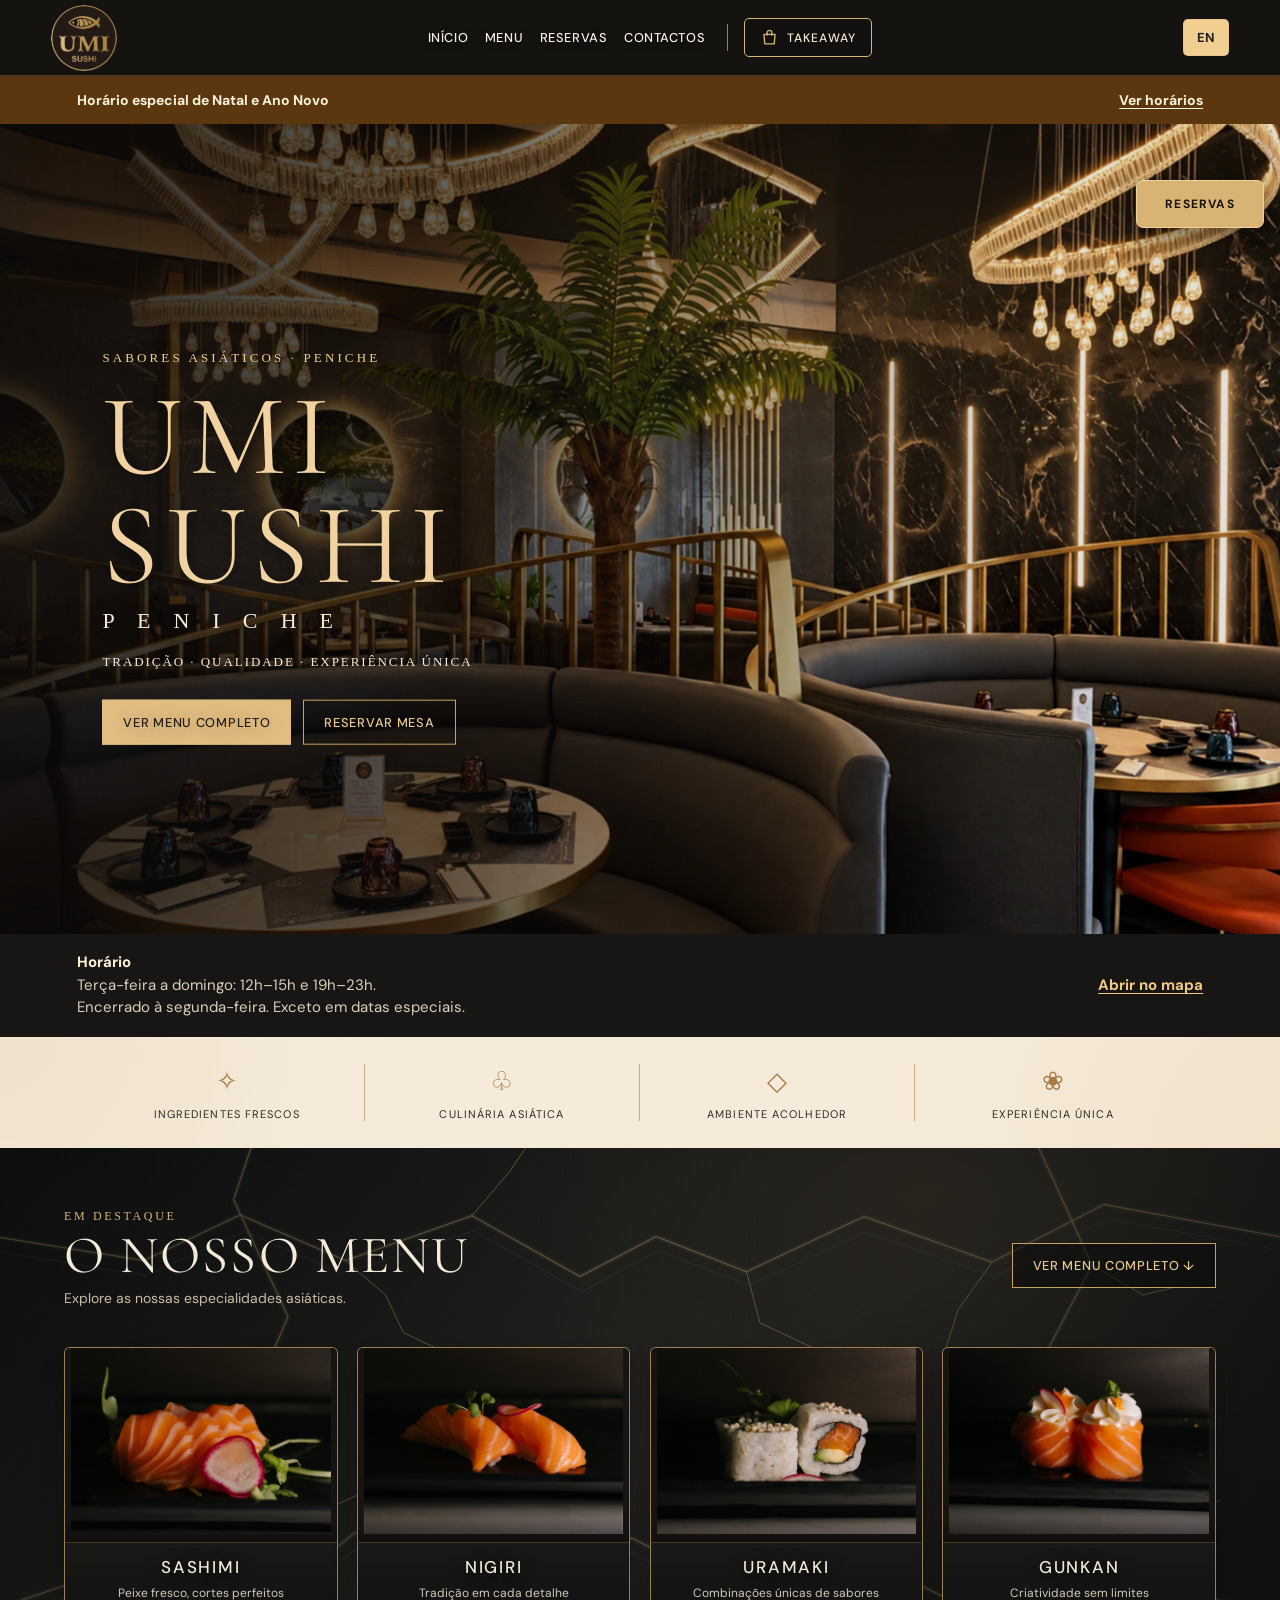
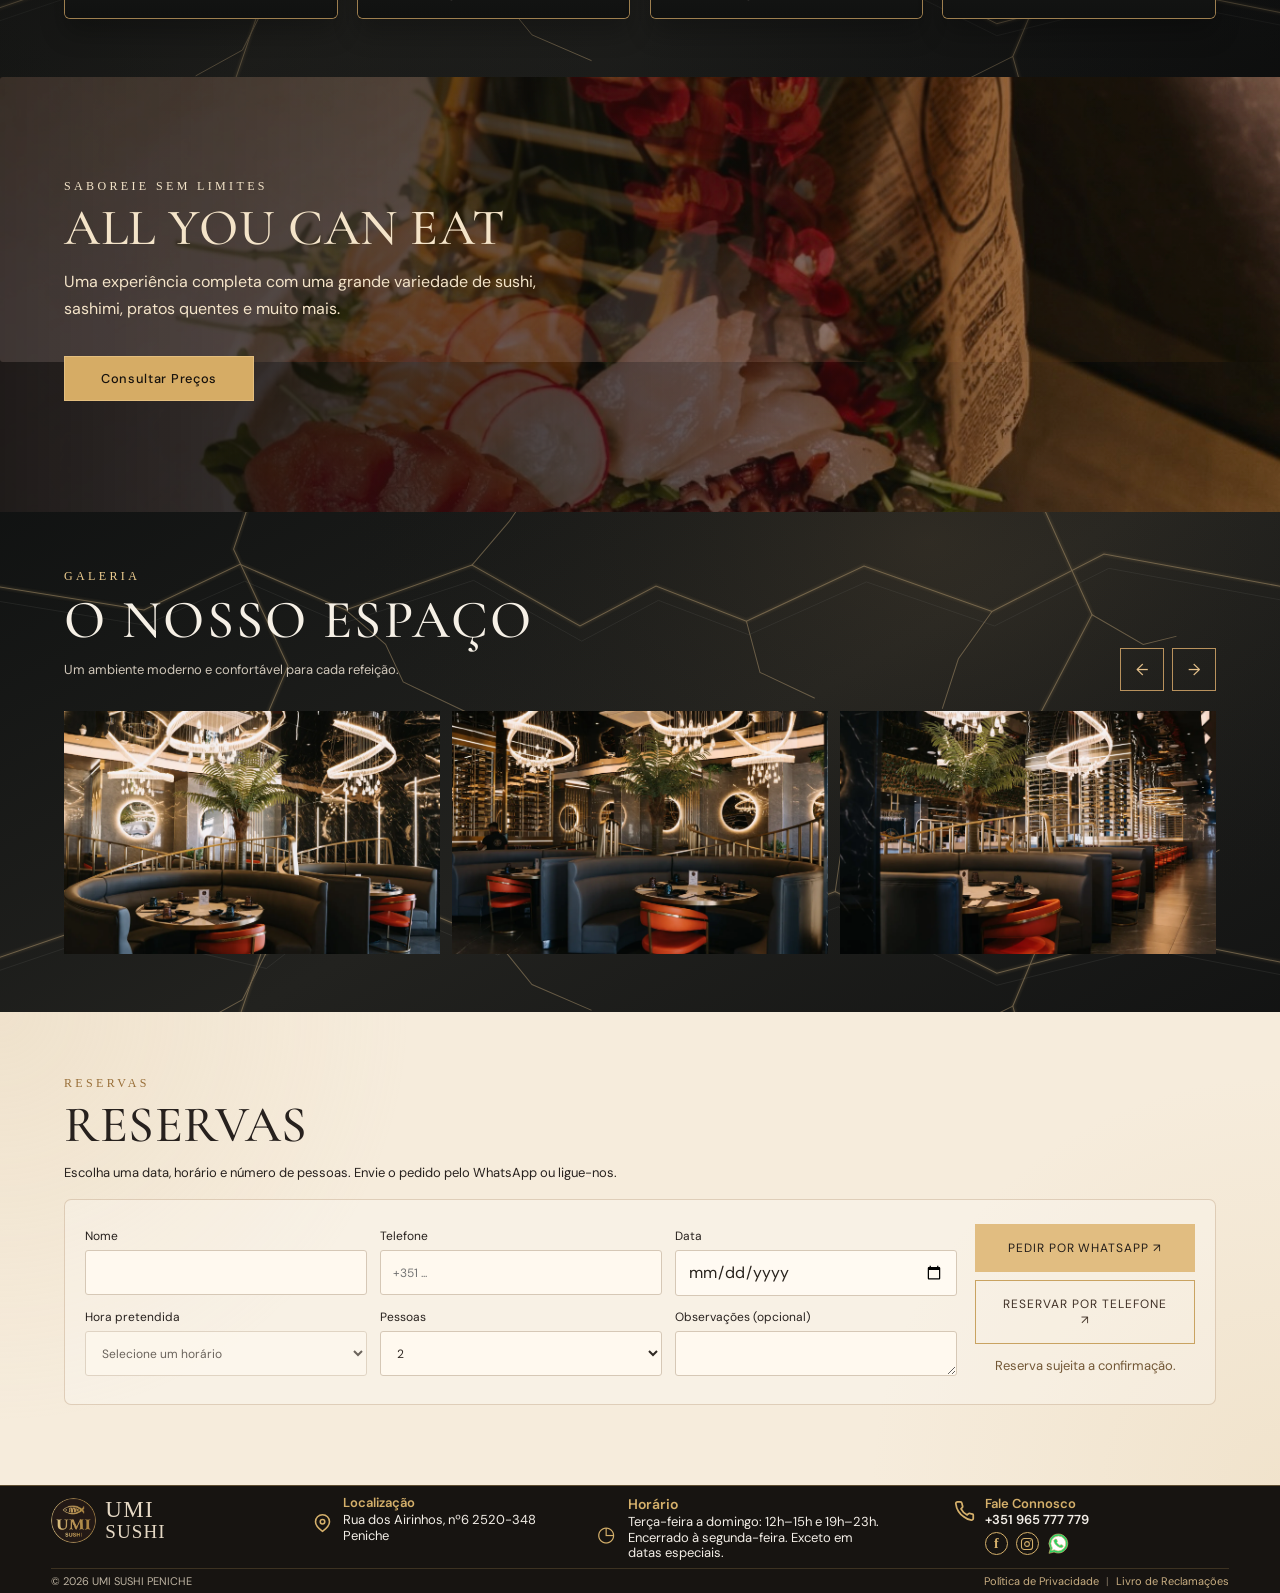
==== index.html @ 0b7741d7 "V3: restore line break in English opening hours" ====
<html lang="pt"><head><link rel="canonical" href="https://umisushipeniche.pt/">
<meta property="og:type" content="restaurant">
<meta property="og:site_name" content="UMI SUSHI PENICHE">
<meta property="og:title" content="UMI SUSHI Peniche |  All You Can Eat">
<meta property="og:description" content="UMI SUSHI Peniche – Restaurante asiático com sushi All You Can Eat, sashimi e pratos quentes. Consulte o menu, preços, reserve uma mesa ou encomende takeaway online.">
<meta property="og:url" content="https://umisushipeniche.pt/">
<meta property="og:image" content="https://umisushipeniche.pt/assets/umi-hero.png">
<meta property="og:locale" content="pt_PT">
<meta name="twitter:card" content="summary_large_image">
<link rel="icon" type="image/png" href="/assets/umi-logo-original.png"/><meta charset="utf-8"/><meta content="width=device-width,initial-scale=1" name="viewport"/><meta name="description" content="UMI SUSHI Peniche – Restaurante asiático com sushi All You Can Eat, sashimi e pratos quentes. Consulte o menu, preços, reserve uma mesa ou encomende takeaway online."><title>UMI SUSHI Peniche |  All You Can Eat</title><link href="https://fonts.googleapis.com" rel="preconnect"/><link href="https://fonts.gstatic.com" rel="preconnect" crossorigin/><link href="https://fonts.googleapis.com/css2?family=DM+Sans:wght@400;500;600;700&amp;family=Cormorant+Garamond:wght@400;500;600;700&amp;display=swap" rel="stylesheet" media="print" onload="this.media='all'"/><noscript><link href="https://fonts.googleapis.com/css2?family=DM+Sans:wght@400;500;600;700&amp;family=Cormorant+Garamond:wght@400;500;600;700&amp;display=swap" rel="stylesheet"/></noscript><link rel="preload" as="image" href="assets/umi-home-desktop.webp" type="image/webp" fetchpriority="high"/><link href="styles.css?v=v3-home-visit" rel="stylesheet"/><link href="popup.css?v=v3-season-notice" rel="stylesheet"/><script>if(location.hash==="#allDishes"){location.replace("/menu"+location.search);}</script><style>#menu #categoryTabs{display:none!important}#menu .dishGrid>.dish:nth-child(n+5){display:none!important}</style><script type="application/ld+json">{"@context":"https://schema.org","@type":"Restaurant","@id":"https://umisushipeniche.pt/#restaurant","name":"UMI SUSHI PENICHE","legalName":"UMI-UMI,UNIPESSOAL,LDA","url":"https://umisushipeniche.pt/","image":"https://umisushipeniche.pt/assets/umi-hero.png","logo":"https://umisushipeniche.pt/assets/umi-logo-original.png","telephone":"+351965777779","email":"umisushi.peniche@gmail.com","servesCuisine":["Asian","Japanese"],"menu":"https://umisushipeniche.pt/menu","address":{"@type":"PostalAddress","streetAddress":"Rua dos Airinhos nº6","postalCode":"2520-348","addressLocality":"Peniche","addressCountry":"PT"},"sameAs":["https://www.instagram.com/umisushipeniche/","https://www.facebook.com/p/Umi-Sushi-Peniche-61571923571435/"],"openingHoursSpecification":[{"@type":"OpeningHoursSpecification","dayOfWeek":["Tuesday","Wednesday","Thursday","Friday","Saturday","Sunday"],"opens":"12:00","closes":"15:00"},{"@type":"OpeningHoursSpecification","dayOfWeek":["Tuesday","Wednesday","Thursday","Friday","Saturday","Sunday"],"opens":"19:00","closes":"23:00"}],"hasMap":"https://maps.app.goo.gl/YWFvCZhDVTTmF6eE6","alternateName":"UMI SUSHI","description":"Uma experiência completa com uma grande variedade de sushi, sashimi, pratos quentes e muito mais.","acceptsReservations":true}</script><script type="application/ld+json">{"@context":"https://schema.org","@type":"WebSite","@id":"https://umisushipeniche.pt/#website","name":"UMI SUSHI Peniche","alternateName":"UMI SUSHI","url":"https://umisushipeniche.pt/","inLanguage":"pt-PT","publisher":{"@id":"https://umisushipeniche.pt/#restaurant"}}</script></head><body>
<header class="top"><a aria-label="UMI SUSHI" class="logo" href="#home"><img alt="UMI SUSHI" src="assets/umi-logo-original.png"/></a><nav><a data-t="navHome" href="#home">Início</a><a data-t="navMenu" href="#menu">Menu</a><a data-t="navBooking" href="#booking">Reservas</a><a data-t="navContact" href="#contact" aria-haspopup="dialog" aria-controls="contactDialog">Contactos</a><a class="navOrder umiNavTakeaway" href="/takeaway" id="headerTakeaway" rel="noopener noreferrer" target="_blank"><svg aria-hidden="true" class="umiTakeawayIcon" viewBox="0 0 24 24" width="19" height="19" fill="none" stroke="currentColor" stroke-width="1.65" stroke-linecap="round" stroke-linejoin="round"><path d="M5 8h14l-1 12H6L5 8Z"/><path d="M9 9V6a3 3 0 0 1 6 0v3"/></svg><span data-t="navTakeaway">TAKEAWAY</span></a></nav><div class="topActions"><button aria-label="Change language" id="lang" type="button">EN</button></div></header>
<main id="home">
<details class="seasonNotice" id="seasonNotice" hidden>
  <summary><span id="seasonTitle">Horário especial de Natal e Ano Novo</span><span class="seasonAction" id="seasonAction">Ver horários</span></summary>
  <div class="seasonDetails"><ul id="seasonDates"></ul><img id="seasonPoster" hidden alt="" loading="lazy" decoding="async"></div>
</details>
<section class="hero"><img class="heroImage" id="heroImage" src="assets/umi-home-desktop.webp" alt="" fetchpriority="high" decoding="async" width="1600" height="900"/><div class="shade"></div><div class="heroCopy"><span class="eyebrow" data-t="heroEyebrow">SABORES ASIÁTICOS · PENICHE</span><h1 id="heroTitle">UMI SUSHI</h1><div class="heroPlace">P E N I C H E</div><p id="heroSubtitle">TRADIÇÃO · QUALIDADE · EXPERIÊNCIA ÚNICA</p><div class="heroActions"><a class="btn goldbtn" data-t="seeMenu" href="/menu">Ver menu completo</a><a class="btn line" data-t="book" href="#booking">Reservar mesa</a></div></div></section>
<div class="heroVisit">
  <div><strong data-t="hours">Horário</strong><p id="heroHours">Terça-feira a domingo: 12h–15h e 19h–23h.<br>Encerrado à segunda-feira. Exceto em datas especiais.</p></div>
  <a id="heroMap" data-t="map" href="https://maps.app.goo.gl/YWFvCZhDVTTmF6eE6" target="_blank" rel="noopener">Abrir no mapa</a>
</div>
<section class="qualities light"><div>✧ <span data-t="quality1">INGREDIENTES FRESCOS</span></div><div>♧ <span data-t="quality2">CULINÁRIA ASIÁTICA</span></div><div>◇ <span data-t="quality3">AMBIENTE ACOLHEDOR</span></div><div>❀ <span data-t="quality4">EXPERIÊNCIA ÚNICA</span></div></section>
<section class="section darkSection menu" id="menu"><div class="sectionHead"><div><span class="eyebrow" data-t="menuEyebrow">EM DESTAQUE</span><h2 data-t="menuTitle">O NOSSO MENU</h2><p data-t="menuInfo">Explore as nossas especialidades.</p></div><a class="btn line" data-t="viewFullMenu" href="/menu">Ver menu completo ↓</a></div><div class="tabs" id="categoryTabs" hidden></div><div class="dishGrid" id="dishGrid"><article class="dish featuredDish"><div class="umiDishVisual umiPosterCrop" style="background-image:url('assets/menu-sashimi.jpeg')"><img src="assets/menu-sashimi.jpeg" alt="SASHIMI" loading="lazy"></div><div class="umiDishLabel"><h3>SASHIMI</h3><p class="umiDishDescription">Peixe fresco, cortes perfeitos</p></div></article><article class="dish featuredDish"><div class="umiDishVisual umiPosterCrop" style="background-image:url('assets/menu-nigiri.jpeg')"><img src="assets/menu-nigiri.jpeg" alt="NIGIRI" loading="lazy"></div><div class="umiDishLabel"><h3>NIGIRI</h3><p class="umiDishDescription">Tradição em cada detalhe</p></div></article><article class="dish featuredDish"><div class="umiDishVisual umiPosterCrop" style="background-image:url('assets/menu-uramaki.jpeg')"><img src="assets/menu-uramaki.jpeg" alt="URAMAKI" loading="lazy"></div><div class="umiDishLabel"><h3>URAMAKI</h3><p class="umiDishDescription">Combinações únicas de sabores</p></div></article><article class="dish featuredDish"><div class="umiDishVisual umiPosterCrop" style="background-image:url('assets/menu-gunkan.jpeg')"><img src="assets/menu-gunkan.jpeg" alt="GUNKAN" loading="lazy"></div><div class="umiDishLabel"><h3>GUNKAN</h3><p class="umiDishDescription">Criatividade sem limites</p></div></article></div><p class="menuEmpty" data-t="menuEmpty" hidden="" id="menuEmpty">O menu será atualizado em breve.</p></section>
<section class="prices section light" id="prices"><div><span class="eyebrow dark" data-t="pricesEyebrow">SABOREIE SEM LIMITES</span><h2>ALL YOU CAN EAT</h2><p id="introText">Uma experiência completa com uma grande variedade de sushi, sashimi, pratos quentes e muito mais.</p><button type="button" id="priceToggle" class="btn umiPriceToggle" aria-expanded="false" aria-haspopup="dialog" aria-controls="priceDialog">Consultar Preços</button></div><div class="priceVisual" id="featureImage"></div></section>
<section class="section darkSection space" id="space"><div class="sectionHead"><div><span class="eyebrow" data-t="galleryEyebrow">GALERIA</span><h2 data-t="spaceTitle">O NOSSO ESPAÇO</h2><p data-t="spaceDescription">Um ambiente moderno e confortável para cada refeição.</p></div><div class="arrows"><button aria-label="Previous photo" id="galleryPrev">←</button><button aria-label="Next photo" id="galleryNext">→</button></div></div><div class="gallery" id="gallery"></div></section>

<div class="umiContactOverlay" id="contactDialog" hidden><div class="umiContactBackdrop" data-contact-close="true"></div><section class="umiContact darkSection" id="contact" role="dialog" aria-modal="true" aria-labelledby="contactTitle" tabindex="-1"><button class="umiContactClose" id="contactClose" type="button" aria-label="Fechar">×</button><div class="umiContactIntro"><div class="umiContactBrand"><img src="assets/umi-logo-original.png" alt="UMI SUSHI Peniche" width="52" height="52"><span class="eyebrow">UMI SUSHI · PENICHE</span></div><h2 id="contactTitle">CONTACTE-NOS</h2><p id="contactDescription">Para qualquer questão mais específica, utilize o formulário em baixo. Entraremos em contacto o mais breve possível.</p><p class="umiContactAddress"><strong>Morada:</strong> Rua dos Airinhos nº6, 2520-348 Peniche</p></div><form id="contactForm" class="umiContactForm" novalidate><div class="umiContactRow"><label for="contactName"><span data-contact-label="name">Nome</span><input id="contactName" name="name" autocomplete="name" maxlength="100" required></label><label for="contactEmail"><span>Email</span><input id="contactEmail" name="email" type="email" autocomplete="email" maxlength="254" required></label></div><label for="contactPhone"><span data-contact-label="phone">Telefone</span><input id="contactPhone" name="phone" type="tel" autocomplete="tel" maxlength="30"></label><label for="contactMessage"><span data-contact-label="message">Mensagem</span><textarea id="contactMessage" name="message" rows="5" minlength="10" maxlength="3000" required></textarea></label><div class="umiContactTrap" aria-hidden="true"><label>Website<input name="website" tabindex="-1" autocomplete="off"></label></div><label class="umiContactConsent"><input id="contactConsent" type="checkbox" required><span id="contactConsentText">Li e aceito a <a href="privacy.html" target="_blank" rel="noopener">Política de Privacidade</a> relativa ao tratamento dos dados deste contacto.</span></label><div class="umiContactSubmit"><button class="btn goldbtn" type="submit" id="contactSubmit">Enviar</button><p id="contactStatus" role="status" aria-live="polite"></p></div></form></section></div>
<section class="booking section light" id="booking"><div class="bookingText"><span class="eyebrow dark" data-t="bookingEyebrow">RESERVAS</span><h2 data-t="bookingTitle">Reserve a sua mesa</h2><p data-t="bookingDesc">Envie o pedido e aguarde confirmação.</p></div><form id="bookingForm"><div class="bookingFields"><label><span data-t="name">Nome</span><input autocomplete="name" id="guestName" maxlength="80" required=""/></label><label><span data-t="guestPhoneLabel">Telefone</span><input autocomplete="tel" id="guestPhone" inputmode="tel" maxlength="25" minlength="6" placeholder="+351 ..." required="" type="tel"/></label><label><span data-t="date">Data</span><input id="bookingDate" required="" type="date"/></label><label><span data-t="time">Hora</span><select id="bookingTime" required=""></select></label><label><span data-t="guests">Pessoas</span><select id="guests" required=""></select></label><label class="notes"><span data-t="notes">Observações (opcional)</span><textarea id="notes" maxlength="350" rows="1"></textarea></label></div><div class="bookingActions"><button class="btn goldbtn" data-t="whatsapp" type="submit">Pedir reserva ↗</button><a class="btn outlinebtn" data-t="phone" id="callBtn" href="tel:+351965777779">Ligar ↗</a><p class="confirm" data-t="confirmation">Reserva sujeita a confirmação.</p><p id="bookingStatus" role="status"></p></div></form></section>

<div id="priceDialog" class="umiPriceOverlay" hidden><div class="umiPriceBackdrop" data-price-close="true"></div><section class="umiPriceDialog" role="dialog" aria-modal="true" aria-labelledby="priceDialogTitle" tabindex="-1"><button type="button" class="umiPriceClose" id="priceClose" aria-label="Fechar">×</button><div class="umiPriceContent"><span class="eyebrow">SABOREIE SEM LIMITES</span><h2 id="priceDialogTitle">ALL YOU CAN EAT</h2><p id="priceDialogIntro"></p><div aria-label="Menu tasting prices" class="tastingPrices" id="tastingPrices"></div></div></section></div></main>
<footer class="umiCompactFooter" id="contactos">
  <div class="umiFooterMain">
    <a class="footerBrand umiFooterHome" href="#home" aria-label="Voltar ao início — UMI SUSHI"><img alt="" loading="lazy" src="assets/umi-logo-original.png"/><span>UMI<small>SUSHI</small></span></a>
    <a class="footerItem" id="mapLink" href="https://maps.app.goo.gl/YWFvCZhDVTTmF6eE6" target="_blank" rel="noopener"><span class="footerIcon umiMapPin" aria-hidden="true"><svg viewBox="0 0 24 24" width="23" height="23" fill="none" stroke="currentColor" stroke-width="1.8" stroke-linecap="round" stroke-linejoin="round"><path d="M20 10c0 5.25-8 11-8 11S4 15.25 4 10a8 8 0 1 1 16 0Z"/><circle cx="12" cy="10" r="2.6"/></svg></span><span id="addressText">Rua dos Airinhos, nº6<br>2520-348 Peniche</span></a>
    <div class="footerItem footerHours"><span class="footerIcon">◷</span><span><span data-t="hours">Horário</span><span id="hoursText">Terça a domingo · 12h–15h / 19h–23h<br>Segunda-feira encerrado · Exceto dias especiais</span></span></div>
    <div class="umiFooterPhoneWrap"><a class="footerItem umiFooterPhoneButton" id="footerPhoneLink" href="tel:+351965777779"><span class="footerIcon" aria-hidden="true"><svg xmlns="http://www.w3.org/2000/svg" width="1em" height="1em" viewBox="0 0 24 24" fill="none" stroke="currentColor" stroke-width="2" stroke-linecap="round" stroke-linejoin="round" style="display:inline-block;vertical-align:-0.125em" aria-hidden="true"><path d="M22 16.92v3a2 2 0 0 1-2.18 2A19.79 19.79 0 0 1 11.19 18a19.5 19.5 0 0 1-6-6A19.79 19.79 0 0 1 2.09 3.18 2 2 0 0 1 4.08 1h3a2 2 0 0 1 2 1.72c.12.97.35 1.92.68 2.83a2 2 0 0 1-.45 2.11L8.04 8.93a16 16 0 0 0 7.03 7.03l1.27-1.27a2 2 0 0 1 2.11-.45c.91.33 1.86.56 2.83.68A2 2 0 0 1 22 16.92z"/></svg></span><span><span data-t="footerContact">Fale Connosco</span><small>+351 965 777 779</small></span></a></div>
    <div class="footerSocial"><a id="facebookLink" href="https://www.facebook.com/p/Umi-Sushi-Peniche-61571923571435/" target="_blank" rel="noopener noreferrer" aria-label="Facebook">f</a><a id="instagramLink" href="https://www.instagram.com/umisushipeniche/" target="_blank" rel="noopener noreferrer" aria-label="Instagram"><svg viewBox="0 0 24 24" width="23" height="23" fill="none" stroke="currentColor" stroke-width="1.8" stroke-linecap="round" stroke-linejoin="round" aria-hidden="true"><rect x="2.5" y="2.5" width="19" height="19" rx="5"/><circle cx="12" cy="12" r="4.1"/><circle cx="17.6" cy="6.5" r="1" fill="currentColor" stroke="none"/></svg></a><a class="footerWhatsApp" id="footerWhatsappIcon" href="https://wa.me/351965777779" target="_blank" rel="noopener noreferrer" aria-label="WhatsApp"><svg viewBox="0 0 32 32" width="22" height="22" aria-hidden="true"><path fill="#25D366" d="M16 1.5a14.5 14.5 0 0 0-12.4 22L1.5 31l7.7-2A14.5 14.5 0 1 0 16 1.5Z"/><path fill="#fff" d="M16 4.6A11.4 11.4 0 0 0 6.2 22l.4.7-1.1 4 4.1-1.1.7.4A11.4 11.4 0 1 0 16 4.6Zm-5.2 5.2c.3-.4.6-.5 1-.5h.7c.2 0 .5.1.7.6l1.1 2.5c.1.3.1.6-.1.9l-.8 1c1.1 2 2.8 3.7 5 4.7l.9-1c.3-.3.6-.4 1-.2l2.3 1.1c.4.2.5.4.5.8-.1 1.4-1.4 2.5-2.8 2.6-2.3.1-5.3-1.5-7.5-3.6-2.4-2.3-4-5.2-3.9-7.2.1-.7.7-1.3 1.9-1.7Z"/></svg></a></div>
  </div>
  <div class="umiFooterBottom"><small>© <span id="year"></span> UMI SUSHI PENICHE</small><div><a href="privacy.html" data-t="privacy">Política de Privacidade</a><span class="footerSep">|</span><a href="https://www.livroreclamacoes.pt/Inicio/" target="_blank" rel="noopener">Livro de Reclamações</a></div></div>
</footer><a aria-label="Reservas" class="floatingReserva" data-t="floatReserva" href="#booking">RESERVAS</a><script src="script.js?v=v3-home-visit-2"></script><script defer src="popup.js?v=v3-season-notice"></script><script defer src="analytics.js?v=umi-prelaunch-20261029"></script></body></html>
---- styles.css ----
:root{--dark:#201e1d;--dark2:#2b2927;--gold:#c4a06b;--goldlight:#e6c78f;--cream:#f3ecdf;--ink:#27211e}*{box-sizing:border-box}html{scroll-behavior:smooth}body{margin:0;font-family:"DM Sans",sans-serif;color:var(--ink);background:var(--cream)}h1,h2,h3,p{margin-top:0}h1,h2{font-family:"Cormorant Garamond",Georgia,serif;font-weight:500}h2{font-size:clamp(38px,4vw,62px);line-height:1.05;margin:8px 0 12px}a{color:inherit;text-decoration:none}button,input,textarea,select{font:inherit}button{cursor:pointer}.top{height:84px;background:#191919ed;color:#f8f1e7;display:flex;align-items:center;gap:32px;padding:0 5%;position:sticky;top:0;z-index:10;border-bottom:1px solid #c4a06b55;backdrop-filter:blur(12px)}.logo{flex:none;display:block}.logo img{width:72px;height:72px;object-fit:contain;border-radius:50%}.top nav{display:flex;gap:clamp(10px,1.8vw,28px);align-items:center;flex:1;justify-content:center}.top nav a{font-size:11px;letter-spacing:.09em;text-transform:uppercase;white-space:nowrap}.top nav a:hover,.footerLinks a:hover{color:var(--goldlight)}.topActions{display:flex;gap:10px;align-items:center}.navOrder{padding:13px 19px;border:1px solid var(--gold);color:var(--goldlight);font-size:12px;white-space:nowrap}.topActions button{padding:12px 14px;background:var(--goldlight);border:0;color:#201e1d}.hero{height:min(650px,75vw);min-height:480px;position:relative;color:#f7ebdc;overflow:hidden}.heroImage,.shade{position:absolute;inset:0}.heroImage{background-size:cover;background-position:center 48%}.shade{background:linear-gradient(90deg,rgba(23,19,17,.82) 0%,rgba(23,19,17,.55) 39%,rgba(23,19,17,.03) 90%)}.heroCopy{position:relative;padding:125px 8%;max-width:730px}.hero h1{font-size:clamp(65px,9vw,130px);line-height:.9;color:#f1d5a3;margin:20px 0 6px;letter-spacing:.02em}.heroPlace{font-family:Georgia,serif;font-size:23px;letter-spacing:.4em;margin:10px 0 20px}.heroCopy p{font-size:15px;letter-spacing:.12em;max-width:480px}.eyebrow{color:var(--goldlight);letter-spacing:.28em;font-family:Georgia,serif;font-size:12px}.eyebrow.dark{color:#986e37}.heroActions{display:flex;gap:14px;margin-top:32px}.btn{display:inline-flex;justify-content:center;align-items:center;gap:8px;padding:15px 25px;border:1px solid var(--gold);font-size:12px;letter-spacing:.08em;text-transform:uppercase;transition:.2s}.btn:hover{filter:brightness(1.12);transform:translateY(-1px)}.goldbtn{background:#e1bd81;color:#231d19;border-color:#e1bd81}.line{background:transparent;color:#ebc992}.light{background-color:var(--cream);background-image:radial-gradient(circle at 0 0,#dfc9a54a,transparent 30%),radial-gradient(circle at 100% 100%,#e3cda54a,transparent 30%)}.qualities{display:grid;grid-template-columns:repeat(4,1fr);padding:34px 7%;gap:0}.qualities>div{text-align:center;display:flex;flex-direction:column;gap:9px;font-size:27px;color:#a77c44;border-right:1px solid #c8aa83}.qualities>div:last-child{border:0}.qualities span{font-size:11px;color:#302924;letter-spacing:.1em}.section{padding:65px max(5%,calc((100% - 1300px)/2))}.darkSection{color:#f6f0e6;background-color:var(--dark);background-image:repeating-linear-gradient(125deg,transparent 0 180px,#b48e5420 181px,transparent 183px),radial-gradient(ellipse at 60% 20%,#4b4236 0%,transparent 60%)}.sectionHead{display:flex;justify-content:space-between;align-items:end;gap:20px;margin-bottom:25px}.sectionHead p{color:#d0c7ba;font-size:13px}.menu .tabs{display:flex;gap:9px;flex-wrap:wrap;margin:18px 0 22px}.tabs button{background:transparent;color:#e7d7bd;border:1px solid #a8875b88;padding:8px 13px;border-radius:2px;font-size:12px}.tabs button.active{background:#d5b27b;color:#221b15}.dishGrid{display:grid;grid-template-columns:repeat(4,minmax(0,1fr));gap:18px}.dish{border:1px solid #b9925d6b;background:#191919;overflow:hidden}.dish img{width:100%;height:200px;object-fit:cover;display:block}.dish>div{padding:14px;text-align:center}.dish small{color:var(--goldlight)}.dish h3{margin:5px 0 0;font-size:15px;font-weight:500}.prices{display:grid;grid-template-columns:1fr 1fr;gap:40px;align-items:center;min-height:340px}.prices p{max-width:500px;line-height:1.7}.priceText{white-space:pre-line;font-weight:600}.priceVisual{height:270px;background-size:cover;background-position:center;border-radius:3px;box-shadow:0 20px 35px #352a222b}.gallery{display:flex;gap:12px;overflow-x:auto;scroll-snap-type:x mandatory;scrollbar-width:thin}.gallery figure{margin:0;min-width:31%;scroll-snap-align:start;position:relative}.gallery img{width:100%;height:250px;object-fit:cover}.gallery figcaption{font-size:12px;color:#d8bd93}.arrows{display:flex;gap:8px}.arrows button{background:transparent;color:#e5c18b;border:1px solid #b9925d;padding:10px 15px}.booking{display:block}.bookingText{margin-bottom:18px}.bookingText p{font-size:13px}.booking form{display:grid;grid-template-columns:1fr auto;gap:18px;align-items:center;border:1px solid #b89a7666;padding:20px}.bookingFields{display:grid;grid-template-columns:repeat(3,1fr);gap:13px}.bookingFields label{font-size:12px;display:flex;flex-direction:column;gap:6px}.bookingFields input,.bookingFields select,.bookingFields textarea{width:100%;border:1px solid #d6c8b6;background:#fff9ef;color:#302923;padding:12px;min-height:45px;border-radius:3px}.bookingActions{max-width:220px;text-align:center}.bookingActions .btn{width:100%;margin:4px 0}.bookingActions .outlinebtn{color:#403127}.confirm{font-size:11px;margin:8px 0}.takeaway{display:flex;align-items:center;justify-content:space-between;gap:30px;flex-wrap:wrap}.takeaway p{color:#d8c7af}.takeaway #takeawayStatus{font-size:12px}.visit{display:grid;grid-template-columns:1fr 1fr;gap:35px}.visit h3{margin:22px 0 4px;font-size:13px}.visitImage{background-size:cover;background-position:center;min-height:260px}.visit a{color:#8b6637}footer{background:#171716;color:#e6d5b7;padding:30px 6%;display:flex;align-items:center;justify-content:space-between;gap:20px;flex-wrap:wrap;font-size:12px}.footerBrand{display:flex;align-items:center;gap:12px;font-family:Georgia,serif;font-size:20px}.footerBrand img{width:56px;height:56px;border-radius:50%}.footerBrand small{display:block;font-family:"DM Sans",sans-serif;font-size:9px;letter-spacing:.12em;margin-top:4px}.footerLinks{display:flex;gap:15px;flex-wrap:wrap}.stickyBook{display:none}#bookingStatus{font-size:11px;color:#78552e}@media(max-width:900px){.top{height:auto;min-height:75px;padding:8px 3%;gap:12px}.logo img{width:56px;height:56px}.top nav{overflow-x:auto;justify-content:flex-start;gap:15px}.top nav a{font-size:10px}.topActions{gap:4px}.navOrder{padding:10px 8px;font-size:10px}.topActions button{padding:10px}.hero{min-height:510px}.heroCopy{padding:130px 6%}.dishGrid{grid-template-columns:repeat(2,1fr)}.booking form{grid-template-columns:1fr}.bookingActions{max-width:none}.bookingActions .btn{width:auto}.gallery figure{min-width:48%}}@media(max-width:600px){.top{flex-wrap:wrap}.top nav{order:3;width:100%;flex:auto;padding:8px 0}.topActions{margin-left:auto}.hero{height:550px;min-height:0}.heroCopy{padding:140px 6% 40px}.hero h1{font-size:67px}.heroPlace{font-size:15px}.qualities{grid-template-columns:repeat(2,1fr);gap:22px}.qualities>div:nth-child(2){border:0}.section{padding:46px 5%}.sectionHead{align-items:start;flex-wrap:wrap}.dishGrid{gap:10px}.dish img{height:145px}.prices,.visit{grid-template-columns:1fr}.priceVisual{height:190px}.gallery figure{min-width:82%}.bookingFields{grid-template-columns:1fr 1fr}.bookingFields .notes{grid-column:span 2}.bookingActions .btn{width:100%}.stickyBook{display:block;position:fixed;bottom:15px;right:15px;background:#e2bf86;padding:13px 17px;z-index:9;box-shadow:0 4px 20px #0005;font-size:12px}.heroActions{flex-wrap:wrap}}
/* Original UMI photography */
.heroImage{background-position:center 42%;background-color:#211c18}
.shade{background:linear-gradient(90deg,rgba(15,13,12,.85),rgba(15,13,12,.58) 43%,rgba(15,13,12,.14))}
@media(max-width:600px){.heroImage{background-position:50% 37%}}

/* UMI V3 visual refinement: true transparent circular brand and cinematic hero */
.top .logo img{width:68px;height:68px;border-radius:50%;background:transparent;object-fit:contain;filter:drop-shadow(0 3px 9px rgba(0,0,0,.3))}
.footerBrand img{border-radius:50%;background:transparent;object-fit:contain}
.hero{isolation:isolate;background:#16110e;min-height:560px;height:min(720px,80vh)}
.heroImage{background-size:cover;background-position:50% 45%;transform:scale(1.055);animation:umiHeroBreath 19s ease-in-out infinite alternate;will-change:transform}
.shade{background:linear-gradient(90deg,rgba(14,10,8,.87) 0%,rgba(18,12,9,.70) 31%,rgba(18,12,9,.29) 63%,rgba(18,12,9,.12) 100%),linear-gradient(0deg,rgba(10,8,7,.38),transparent 35%)}
.heroCopy{padding-top:clamp(105px,13vh,160px);padding-bottom:100px;text-shadow:0 2px 20px rgba(0,0,0,.35)}
.hero h1{font-size:clamp(66px,8.5vw,124px);letter-spacing:.015em;text-shadow:0 3px 25px rgba(0,0,0,.5)}
.hero .eyebrow{font-size:13px;line-height:1.8;letter-spacing:.24em}
.heroCopy p{line-height:1.8;letter-spacing:.04em;font-size:16px;max-width:440px}
.hero:after{content:'';position:absolute;z-index:0;inset:0;pointer-events:none;background:radial-gradient(ellipse at 75% 20%,rgba(229,178,103,.13),transparent 40%);mix-blend-mode:screen}
.heroCopy{z-index:1}
@keyframes umiHeroBreath{0%{transform:scale(1.055) translate3d(0,0,0)}100%{transform:scale(1.13) translate3d(-1.2%,.7%,0)}}
@media(max-width:760px){.hero{height:650px;min-height:560px}.heroImage{background-position:51% 45%}.heroCopy{padding:145px 7% 70px}.hero h1{font-size:clamp(55px,12vw,82px)}.shade{background:linear-gradient(90deg,rgba(12,9,8,.83),rgba(12,9,8,.43)),linear-gradient(0deg,rgba(12,9,8,.5),transparent 35%)}}
@media(prefers-reduced-motion:reduce){.heroImage{animation:none;transform:none}.btn{transition:none}}

/* UMI SUSHI V3 — design aligned to supplied visual reference */
:root{--dark:#141413;--dark2:#1b1918;--gold:#c9a361;--goldlight:#f0cf91;--cream:#f4ecdf}
.top{height:76px;background:rgba(16,16,15,.97);padding:0 4%;gap:20px}
.top .logo img{width:82px;height:82px;filter:drop-shadow(0 4px 12px #0008)}
.top nav a{font-size:10px}.navOrder{border-radius:4px;padding:13px 15px;font-size:10px}.navOrder.delivery{background:transparent}
.hero{height:590px;min-height:540px}.heroImage{background-position:50% 48%;filter:saturate(1.08) contrast(1.06)}
.shade{background:linear-gradient(90deg,rgba(12,10,9,.88),rgba(12,10,9,.65) 35%,rgba(12,10,9,.13) 80%)}
.heroCopy{padding:125px 8% 60px;max-width:820px}.hero h1{font-size:clamp(70px,9vw,124px);color:#f0d3a0}
.heroPlace{font-size:22px}.heroCopy p{font-family:Georgia,serif;font-size:13px;letter-spacing:.15em;text-transform:uppercase}
.qualities{padding:27px 7%;background-color:#f6ebdb}.qualities>div{font-size:26px}
.section{padding-top:48px;padding-bottom:50px}.darkSection{background-color:#151514;background-image:radial-gradient(ellipse at 70% 10%,#6b543020,transparent 55%),repeating-linear-gradient(120deg,transparent 0 185px,#c6a16616 186px,transparent 188px)}
.sectionHead{margin-bottom:18px}.sectionHead h2{font-size:clamp(38px,4.2vw,58px);letter-spacing:.04em}
.menuEmpty{border:1px solid #c3a06a55;padding:22px;color:#d8c7aa;font-size:14px}
.prices{min-height:340px}.priceVisual{height:285px;background-color:#241d18}
.gallery figure{min-width:calc(33.33% - 8px)}.gallery img{height:255px}
.booking{background-color:#f6ecdc}.booking form{background:#ffffff44;border-radius:7px}
.footerBrand img{width:65px;height:65px}
@media(max-width:1100px){.top{gap:9px;padding:0 2%}.top nav{gap:10px}.top nav a{font-size:9px}.navOrder{padding:10px 9px}}
@media(max-width:800px){.top{height:auto;min-height:78px;flex-wrap:wrap;padding:7px 4%}.top nav{order:3;width:100%;flex:auto;overflow-x:auto;padding:8px 0}.top .logo img{width:58px;height:58px}.topActions{margin-left:auto}.hero{height:610px}.heroCopy{padding:135px 6% 55px}.gallery figure{min-width:48%}}
@media(max-width:600px){.topActions .delivery{display:none}.hero{height:590px}.heroCopy{padding:145px 6% 35px}.hero h1{font-size:clamp(59px,13vw,82px)}.heroPlace{font-size:15px}.gallery figure{min-width:84%}}
@media(prefers-reduced-motion:reduce){.heroImage{animation:none}}

/* V3 2026-10-20: compact logo, floating reservation and editable tasting prices */
.top .logo img{width:66px!important;height:66px!important;max-width:66px!important;object-fit:contain}
.top .logo{flex-shrink:0}
.floatingReserva{position:fixed;right:18px;top:50%;transform:translateY(-50%);z-index:110;background:#d8b374;color:#19140e;text-decoration:none;padding:16px 12px;border:1px solid #f0d39a;border-radius:9px;box-shadow:0 8px 28px #0008;font-weight:700;letter-spacing:.1em;writing-mode:vertical-rl;transition:background .2s,box-shadow .2s}
.floatingReserva:hover,.floatingReserva:focus-visible{background:#f0d39a;box-shadow:0 10px 30px #000a}
.tastingPrices{display:grid;grid-template-columns:repeat(2,minmax(0,1fr));gap:14px;margin-top:20px;max-width:720px}
.tastingPriceCard{padding:18px;background:rgba(255,255,255,.74);border:1px solid rgba(151,106,48,.34);border-radius:12px;color:#28201a}
.tastingPriceCard h3{font-size:1.2rem;color:#8c5d27;margin:0 0 12px}
.tastingPriceRow{display:flex;flex-direction:column;gap:3px;padding:10px 0;border-top:1px solid #c5a57955;font-size:.91rem}
.tastingPriceRow strong{font-size:1rem}
.tastingNotice{grid-column:1/-1;line-height:1.6;font-size:.92rem}
#hoursText{white-space:pre-line}
@media(max-width:750px){.top .logo img{width:48px!important;height:48px!important;max-width:48px!important}.floatingReserva{right:9px;padding:12px 9px;font-size:12px}.tastingPrices{grid-template-columns:1fr}}

/* Contact phone: easy to tap on desktop and mobile */
#contactPhoneLink,.footerPhone{font-weight:700;text-decoration:underline;text-underline-offset:4px}#contactPhoneLink:hover,.footerPhone:hover{color:#b48c52}

/* UMI V3 layout refinements — 2026-10-21 */
#headerTakeaway{text-transform:uppercase!important;letter-spacing:.1em}
.floatingReserva{writing-mode:horizontal-tb!important;top:50%;right:12px;transform:translateY(-50%);white-space:nowrap;display:inline-flex;align-items:center;justify-content:center;padding:13px 18px;border-radius:7px;font-size:12px}
.bookingFields{min-width:0}.bookingFields>label{min-width:0}
.bookingFields input,.bookingFields select,.bookingFields textarea{min-width:0;max-width:100%;box-sizing:border-box}
#bookingDate{display:block;width:100%;min-width:0;max-width:100%;font-size:16px;appearance:auto;-webkit-appearance:auto}
.booking form{min-width:0;max-width:100%}
footer{align-items:flex-start;gap:24px;padding:40px 6%;}
.footerContact{flex:1 1 240px;min-width:0;line-height:1.55}
.footerContact h3{color:var(--goldlight);font-size:14px;letter-spacing:.08em;margin:0 0 10px}
.footerContact p{margin:0 0 8px;white-space:pre-line}
.footerContact a{color:var(--goldlight);text-decoration:underline;text-underline-offset:3px}
.footerLinks{flex:1 1 200px}
@media(max-width:600px){
 .booking form{padding:14px 10px;gap:14px}
 .bookingFields{grid-template-columns:minmax(0,1fr) minmax(0,1fr);gap:10px}
 .bookingFields input,.bookingFields select,.bookingFields textarea{padding:9px 7px;font-size:16px}
 #bookingDate{padding-left:6px;padding-right:3px;letter-spacing:-.025em}
 .floatingReserva{top:auto;bottom:18px;right:10px;transform:none;padding:11px 13px;font-size:11px}
 footer{display:grid;grid-template-columns:1fr;gap:18px;padding:32px 6%}
 .footerContact,.footerLinks{width:100%}
}

/* UMI compact black-and-gold footer, inspired by restaurant's reference image */
.umiCompactFooter{display:block!important;background:#141312;color:#eee7da;padding:12px 4% 8px!important;border-top:1px solid #9d793d80;background-image:repeating-linear-gradient(128deg,transparent 0 180px,#b48e5410 181px,transparent 183px)}
.umiFooterMain{display:flex;align-items:center;justify-content:space-between;gap:16px;max-width:1450px;margin:auto}
.umiCompactFooter .footerBrand{flex:none;gap:9px;font:20px/1.05 Georgia,serif;letter-spacing:.06em;white-space:nowrap}
.umiCompactFooter .footerBrand img{width:45px;height:45px;object-fit:contain}
.umiCompactFooter .footerBrand small{font:18px/1.1 Georgia,serif;letter-spacing:.06em;margin:0}
.umiCompactFooter .footerItem{display:flex;align-items:center;gap:10px;min-width:0;font-size:11px;line-height:1.45;color:#e9e2d6}
.umiCompactFooter .footerItem:hover,.umiCompactFooter .footerSocial a:hover,.umiCompactFooter .umiFooterBottom a:hover{color:#eac789}
.umiCompactFooter .footerItem small{display:block;font-size:11px}
.umiCompactFooter .footerIcon{font-size:26px;color:#d5b06b;line-height:1;flex:none}
.umiCompactFooter #hoursText{display:block;white-space:pre-line;max-width:260px;font-size:10px;color:#d9d0c1}
.umiCompactFooter #addressText{white-space:pre-line;font-size:10px}
.umiCompactFooter .footerSocial{display:flex;align-items:center;gap:12px;flex:none}
.umiCompactFooter .footerSocial a{display:grid;place-items:center;border:1.5px solid #d5b06b;border-radius:50%;color:#d5b06b;width:29px;height:29px;font:700 18px Georgia,serif}
.umiCompactFooter .umiFooterBottom{max-width:1450px;margin:8px auto 0;display:flex;justify-content:flex-end;align-items:center;gap:20px;font-size:9px;color:#bdb3a2}
.umiCompactFooter .umiFooterBottom small{margin-right:auto;font-size:9px}
.umiCompactFooter .footerSep{margin:0 7px;color:#7c705e}
@media(max-width:900px){.umiFooterMain{flex-wrap:wrap;justify-content:center;gap:16px 24px}.umiCompactFooter{padding:15px 4%!important}.umiCompactFooter .footerItem{flex:0 1 auto}.umiCompactFooter .umiFooterBottom{justify-content:center}}
@media(max-width:600px){.umiFooterMain{display:grid;grid-template-columns:1fr 1fr;gap:15px 12px;align-items:start}.umiCompactFooter .footerBrand{grid-column:1/2}.umiCompactFooter .footerSocial{justify-content:flex-end}.umiCompactFooter .footerItem{font-size:10px}.umiCompactFooter .footerIcon{font-size:20px}.umiCompactFooter .footerHours{grid-column:1/3}.umiCompactFooter .umiFooterBottom{flex-direction:column;gap:6px;text-align:center}.umiCompactFooter .umiFooterBottom small{margin-right:0}}


/* Use crisp original logo; avoid blurry shadow/filters */
.top .logo img,.umiCompactFooter .footerBrand img,.footerBrand img{filter:none!important;image-rendering:auto;object-fit:contain;background:transparent}

/* Homepage: four featured dishes only; full catalog stays in menu.html */
#menu .dishGrid>.dish:nth-child(n+5){display:none!important}
#menu #categoryTabs{display:none!important}

/* UMI homepage refinements 2026-10-25 */
.top{background:rgba(20,18,17,.22);backdrop-filter:blur(8px);-webkit-backdrop-filter:blur(8px);border-bottom:1px solid rgba(230,199,143,.22)}
.heroCopy{background:transparent!important;box-shadow:none!important}
.floatingReserva{position:fixed!important;top:20vh!important;right:16px!important;bottom:auto!important;transform:none!important;writing-mode:horizontal-tb!important;min-width:128px!important;padding:15px 24px!important;text-align:center;white-space:nowrap;z-index:110}
#priceDetails[hidden]{display:none!important}.umiPriceToggle{margin:18px 0 6px;background:#2c251e;color:#f5d59f;border-color:#bd945c;min-width:165px}.umiPriceToggle:focus-visible{outline:3px solid #b58b50;outline-offset:3px}
.prices{background-image:linear-gradient(100deg,rgba(243,236,223,.96),rgba(243,236,223,.90)),url('assets/menu-tasting.jpeg');background-size:cover;background-position:center}.priceVisual{min-height:310px;background-position:center;background-size:cover;box-shadow:0 20px 45px rgba(36,27,17,.23)}
.footerSocial a{display:inline-flex;align-items:center;justify-content:center}.footerSocial svg{display:block}
@media(max-width:600px){.floatingReserva{top:20vh!important;right:8px!important;bottom:auto!important;min-width:106px!important;padding:12px 13px!important;font-size:11px!important}.priceVisual{min-height:230px}}

/* UMI 2026-10-25: compact price teaser, immersive independent modal */
#prices.prices{position:relative;min-height:360px;height:clamp(350px,37vw,465px);overflow:hidden;display:flex;align-items:center;background:linear-gradient(90deg,rgba(14,12,11,.92) 0%,rgba(14,12,11,.68) 53%,rgba(14,12,11,.18) 100%),url('assets/menu-tasting.jpeg') center/cover no-repeat;color:#f4e4c9}
#prices.prices>div:first-child{position:relative;z-index:2;max-width:560px}
#prices.prices h2,#prices.prices p,#prices.prices .eyebrow{color:#f4e4c9}
#prices.prices .priceVisual{position:absolute;inset:0;z-index:0;opacity:.16;pointer-events:none;box-shadow:none;min-height:0;background-size:cover;background-position:center}
#prices .umiPriceToggle{background:#d6ac65;color:#17120d;border:1px solid #e3be7e;font-weight:700;min-width:190px;text-transform:none}
.umiPriceOverlay[hidden]{display:none!important}.umiPriceOverlay{position:fixed;inset:0;z-index:10000;display:grid;place-items:center;padding:22px}.umiPriceBackdrop{position:absolute;inset:0;background:rgba(0,0,0,.78);backdrop-filter:blur(5px)}
.umiPriceDialog{position:relative;z-index:1;width:min(860px,100%);max-height:min(88dvh,850px);overflow:auto;border:1px solid #d4a85f;border-radius:14px;background:linear-gradient(90deg,rgba(9,9,9,.97) 0%,rgba(10,10,10,.94) 53%,rgba(10,10,10,.55) 100%),url('assets/menu-tasting.jpeg') center right/cover no-repeat;box-shadow:0 24px 85px rgba(0,0,0,.72);color:#f8e7c9}
.umiPriceContent{padding:clamp(25px,4vw,52px);max-width:660px}.umiPriceContent .eyebrow{color:#d7b16e}.umiPriceContent h2{font-family:'Cormorant Garamond',Georgia,serif;font-size:clamp(36px,5vw,60px);margin:8px 0 10px;color:#f1d39d}.umiPriceContent>p{color:#e5d7c4}.umiPriceContent .tastingPrices{display:grid;grid-template-columns:1fr;gap:10px;max-width:540px}.umiPriceContent .tastingPriceCard{background:rgba(0,0,0,.58);border:1px solid rgba(212,168,95,.6);border-radius:8px;padding:12px 16px;color:#f5ebdd}.umiPriceContent .tastingPriceCard h3{color:#e7bc73}.umiPriceContent .tastingPriceRow{color:#f5ebdd}.umiPriceContent .tastingNotice{color:#e5d7c4}.umiPriceClose{position:absolute;right:13px;top:9px;border:0;background:rgba(0,0,0,.45);color:#fff;font-size:31px;line-height:1;width:42px;height:42px;cursor:pointer;border-radius:50%}.umiPriceClose:focus-visible{outline:2px solid #f0d39e}.umiModalOpen{overflow:hidden}
@media(max-width:650px){#prices.prices{height:370px;min-height:370px;padding:36px 7%}#prices.prices>div:first-child{max-width:100%}.umiPriceOverlay{padding:12px}.umiPriceDialog{max-height:90dvh;background:linear-gradient(rgba(9,9,9,.87),rgba(9,9,9,.91)),url('assets/menu-tasting.jpeg') center/cover}.umiPriceContent{padding:46px 17px 20px}.umiPriceContent .tastingPriceCard{padding:10px}.floatingReserva{max-width:120px}}

/* 2026-10-25 emergency regression fixes: overlay hero and keep header transparent */
html body .top{position:fixed;top:0;left:0;right:0;width:100%;background:rgba(14,12,12,.18)!important;backdrop-filter:blur(5px);-webkit-backdrop-filter:blur(5px);border-bottom:1px solid rgba(212,168,95,.2);z-index:1000}
html body .top:has(+ main){background:rgba(14,12,12,.18)!important}
html body main#home{padding-top:0}
html body main#home>.hero{min-height:560px}
html body main#home section[id]{scroll-margin-top:88px}
html body .umiPriceDialog .tastingPrices{display:grid;grid-template-columns:1fr;gap:10px}
html body .umiPriceDialog .tastingPriceRow{display:grid;grid-template-columns:1fr;gap:3px;margin-top:8px}
html body .umiPriceDialog .tastingPriceRow strong{color:#e7bc73}
@media(max-width:700px){html body .top{background:rgba(14,12,12,.38)!important}html body main#home>.hero{min-height:520px}}

/* UMI V3 focused repair: genuinely transparent overlay navigation and compact side-by-side prices */
html body header.top{position:absolute!important;top:0!important;left:0!important;right:0!important;width:100%!important;background:transparent!important;background-color:transparent!important;background-image:none!important;backdrop-filter:none!important;-webkit-backdrop-filter:none!important;box-shadow:none!important;border-bottom:1px solid rgba(224,192,139,.23)!important;z-index:1000!important}
html body main#home{padding-top:0!important}
html body main#home>.hero{margin-top:0!important}
html body .umiPriceDialog{width:min(720px,calc(100vw - 30px))!important;max-height:86dvh!important}
html body .umiPriceContent{max-width:none!important;padding:30px 30px 24px!important}
html body .umiPriceContent h2{font-size:clamp(32px,4vw,46px)!important;margin-bottom:4px!important}
html body .umiPriceContent>p{margin-bottom:12px!important}
html body .umiPriceDialog .tastingPrices{display:grid!important;grid-template-columns:minmax(0,1.15fr) minmax(0,.85fr)!important;gap:12px!important;max-width:none!important;align-items:stretch!important}
html body .umiPriceDialog .tastingPriceCard{padding:14px!important;min-width:0!important}
html body .umiPriceDialog .tastingPriceCard h3{font-size:18px!important;margin-bottom:6px!important}
html body .umiPriceDialog .tastingPriceRow{display:grid!important;grid-template-columns:1fr!important;gap:2px!important;margin-top:4px!important;padding:7px 0!important}
html body .umiPriceDialog .tastingNotice{grid-column:1/-1;margin:0!important;font-size:12px}
@media(max-width:580px){html body header.top{background:transparent!important;backdrop-filter:none!important;-webkit-backdrop-filter:none!important}html body .umiPriceContent{padding:45px 15px 18px!important}html body .umiPriceDialog .tastingPrices{grid-template-columns:1fr 1fr!important;gap:8px!important}html body .umiPriceDialog .tastingPriceCard{padding:10px 8px!important}html body .umiPriceDialog .tastingPriceCard h3{font-size:15px!important}html body .umiPriceDialog .tastingPriceRow{font-size:11px!important}html body .umiPriceDialog .tastingPriceRow strong{font-size:12px!important}}

/* Merged from main: booking date visibility and responsive layout */
body{overflow-x:hidden}
#bookingDate{display:block!important;width:100%!important;max-width:100%!important;min-width:0!important;box-sizing:border-box!important;color:#29231d!important;background-color:#fffaf2!important;color-scheme:light!important;opacity:1!important;-webkit-text-fill-color:#29231d!important;line-height:1.4!important;height:46px!important}
#bookingDate::-webkit-date-and-time-value{text-align:left;min-height:1.2em}
#bookingDate::-webkit-calendar-picker-indicator{opacity:1;display:block;cursor:pointer}
.bookingFields,.bookingFields label,.booking form{min-width:0}
.gallery img{display:block;object-fit:cover}
@media(max-width:600px){#bookingDate{font-size:15px!important;padding:8px 4px!important}.bookingFields{grid-template-columns:minmax(0,1fr)!important}.bookingFields label{width:100%;max-width:100%}}


/* UMI hero height refinement — desktop 90vh, mobile 80vh (2026-10-28) */
html body main#home>.hero{height:90vh;height:90svh;min-height:680px;max-height:1100px}
html body main#home>.hero .heroCopy{padding-top:clamp(130px,17vh,210px);padding-bottom:65px}
@media(max-width:800px){html body main#home>.hero{height:85vh;height:85svh;min-height:600px;max-height:900px}html body main#home>.hero .heroCopy{padding-top:clamp(145px,17vh,190px)}}
@media(max-width:600px){html body main#home>.hero{height:80vh;height:80svh;min-height:600px;max-height:820px}html body main#home>.hero .heroCopy{padding-top:145px;padding-bottom:35px}}

/* UMI hero typography alignment — centered visual group, 2026-10-28 */
html body main#home>.hero .heroCopy{position:absolute;z-index:2;top:52%;left:0;width:min(820px,100%);max-width:820px;transform:translateY(-50%);padding:0 8%;margin:0}
html body main#home>.hero .heroCopy .eyebrow{display:block;margin-bottom:12px}
html body main#home>.hero .heroCopy h1{margin:0 0 8px;line-height:.95}
html body main#home>.hero .heroPlace{margin:8px 0 16px}
html body main#home>.hero .heroCopy p{margin-bottom:0}
html body main#home>.hero .heroActions{margin-top:26px}
@media(max-width:800px){html body main#home>.hero .heroCopy{top:54%;padding:0 6%;width:100%}}
@media(max-width:600px){html body main#home>.hero .heroCopy{top:56%;transform:translateY(-45%);padding:0 6%}html body main#home>.hero .heroCopy .eyebrow{margin-bottom:10px;font-size:11px}html body main#home>.hero .heroCopy h1{margin-bottom:8px;line-height:.95}html body main#home>.hero .heroPlace{margin:7px 0 14px}html body main#home>.hero .heroActions{margin-top:23px;gap:10px}}

/* UMI Contactos form — 2026-10-28 */
.umiContact{scroll-margin-top:90px;display:grid;grid-template-columns:minmax(0,.85fr) minmax(0,1.15fr);gap:clamp(30px,5vw,80px);align-items:start;padding-top:85px;padding-bottom:85px}.umiContactIntro h2{color:#f0d3a0;margin:12px 0 22px}.umiContactIntro p{line-height:1.8;color:#e1d4c1;max-width:440px}.umiContactAddress{margin-top:30px}.umiContactForm{display:grid;gap:18px}.umiContactRow{display:grid;grid-template-columns:1fr 1fr;gap:16px}.umiContactForm label:not(.umiContactConsent){display:flex;flex-direction:column;gap:8px;color:#f3e7d6;font-size:13px}.umiContactForm input:not([type=checkbox]),.umiContactForm textarea{display:block;width:100%;min-width:0;border:1px solid #9d805a;background:rgba(255,250,240,.96);color:#241d17;border-radius:3px;padding:13px 14px;font-size:15px;outline-offset:3px}.umiContactForm textarea{resize:vertical;min-height:145px}.umiContactConsent{display:flex;align-items:flex-start;gap:11px;color:#e4d6c1;font-size:12px;line-height:1.6}.umiContactConsent input{margin-top:3px;accent-color:#d7b16e;flex:none}.umiContactConsent a{text-decoration:underline;text-underline-offset:3px;color:#f0d3a0}.umiContactSubmit{display:flex;align-items:center;gap:18px;flex-wrap:wrap}.umiContactSubmit button:disabled{opacity:.6;cursor:wait}.umiContactSubmit p{margin:0;font-size:13px;color:#f0d3a0;max-width:400px}.umiContactTrap{position:absolute!important;width:1px;height:1px;overflow:hidden;clip-path:inset(50%);white-space:nowrap}.umiFooterEmail small{display:block;overflow-wrap:anywhere;font-size:11px;margin-top:4px}.umiFooterEmail:hover{color:#f0d3a0}@media(max-width:800px){.umiContact{grid-template-columns:1fr;gap:25px;padding-top:65px;padding-bottom:65px}}@media(max-width:600px){.umiContactRow{grid-template-columns:1fr}.umiContact{padding-top:48px;padding-bottom:48px}.umiContactSubmit{align-items:flex-start;flex-direction:column}}

/* Contactos as a modal: not an inline homepage section */
.umiContactOverlay[hidden]{display:none!important}.umiContactOverlay{position:fixed;inset:0;z-index:10050;display:grid;place-items:center;padding:clamp(10px,3vw,28px)}.umiContactBackdrop{position:absolute;inset:0;background:rgba(8,7,6,.8);backdrop-filter:blur(6px);-webkit-backdrop-filter:blur(6px)}html body .umiContactOverlay .umiContact{position:relative;z-index:1;display:grid;grid-template-columns:minmax(0,.8fr) minmax(0,1.2fr);gap:clamp(22px,4vw,52px);width:min(990px,100%);max-height:min(90dvh,900px);overflow-y:auto;overscroll-behavior:contain;padding:clamp(24px,4vw,48px);border:1px solid #bd965e;border-radius:12px;background:linear-gradient(135deg,#24201d,#151312);box-shadow:0 25px 90px rgba(0,0,0,.7)}.umiContactClose{position:absolute;right:14px;top:12px;z-index:3;display:grid;place-items:center;width:40px;height:40px;border:1px solid #a7895d;border-radius:50%;background:rgba(0,0,0,.35);color:#f4ddb4;font-size:28px;line-height:1}.umiContactClose:focus-visible{outline:3px solid #e5c18b;outline-offset:2px}.umiContactModalOpen{overflow:hidden}@media(max-width:800px){html body .umiContactOverlay .umiContact{grid-template-columns:1fr;gap:18px;max-height:92dvh;padding:45px 23px 24px}.umiContactIntro h2{margin:5px 0 10px}.umiContactIntro p{margin:0 0 10px}.umiContactAddress{margin-top:8px!important}.umiContactForm{gap:12px}}@media(max-width:600px){.umiContactOverlay{padding:8px}html body .umiContactOverlay .umiContact{padding:48px 17px 20px;max-height:95dvh;border-radius:9px}.umiContactIntro .eyebrow{font-size:10px}.umiContactIntro h2{font-size:35px}.umiContactForm textarea{min-height:110px}.umiContactRow{grid-template-columns:1fr}}

/* UMI featured menu — photographic food blends into charcoal canvas, 2026-10-29 */
html body #menu.menu{position:relative;isolation:isolate;overflow:hidden;background:radial-gradient(ellipse at 82% 15%,rgba(112,82,52,.23),transparent 52%),radial-gradient(ellipse at 12% 85%,rgba(91,61,38,.17),transparent 55%),linear-gradient(140deg,#171411 0%,#211b17 52%,#151311 100%);padding-top:clamp(68px,7vw,110px);padding-bottom:clamp(76px,8vw,120px)}
html body #menu.menu:before{content:'';pointer-events:none;position:absolute;inset:0;opacity:.24;background:repeating-linear-gradient(110deg,transparent 0,transparent 5px,rgba(220,186,139,.018) 6px,transparent 7px);z-index:-1}
html body #menu .sectionHead{position:relative;z-index:2;align-items:end;margin-bottom:32px}
html body #menu .sectionHead h2{color:#f4e6d2}
html body #menu .sectionHead p{color:#cbbba6}
html body #menu .dishGrid{position:relative;z-index:1;gap:clamp(10px,1.5vw,22px);align-items:end}
html body #menu .dishGrid>.dish.featuredDish{position:relative;overflow:visible;border:0!important;border-radius:0;background:transparent!important;box-shadow:none!important;min-width:0;isolation:isolate;transition:transform .35s ease}
html body #menu .dishGrid>.dish.featuredDish:hover{transform:translateY(-7px)}
html body #menu .dishGrid>.dish.featuredDish img{width:100%;height:clamp(240px,25vw,365px);display:block;object-fit:cover;object-position:center 77%;border:0;filter:contrast(1.05) saturate(1.08);-webkit-mask-image:linear-gradient(to bottom,transparent 0%,#000 16%,#000 68%,transparent 99%);mask-image:linear-gradient(to bottom,transparent 0%,#000 16%,#000 68%,transparent 99%)}
html body #menu .dishGrid>.dish.featuredDish>div{position:relative;margin-top:-24px;padding:10px 6px 8px;text-align:center;background:transparent!important}
html body #menu .dishGrid>.dish.featuredDish h3{color:#e9c38b;font-size:clamp(16px,1.6vw,22px);font-weight:600;letter-spacing:.16em;text-shadow:0 2px 15px #000}
html body #menu .dishGrid>.dish.featuredDish h3:after{content:'';display:block;width:30px;height:1px;margin:13px auto 0;background:#b48a56}
@media(max-width:800px){html body #menu .dishGrid{grid-template-columns:repeat(2,minmax(0,1fr));row-gap:26px}html body #menu .dishGrid>.dish.featuredDish img{height:clamp(240px,45vw,360px)}}
@media(max-width:480px){html body #menu.menu{padding-top:60px;padding-bottom:65px}html body #menu .sectionHead{gap:15px;margin-bottom:18px}html body #menu .dishGrid{column-gap:8px;row-gap:18px}html body #menu .dishGrid>.dish.featuredDish img{height:clamp(210px,58vw,275px);object-position:center 76%}html body #menu .dishGrid>.dish.featuredDish h3{font-size:13px;letter-spacing:.09em}html body #menu .dishGrid>.dish.featuredDish>div{margin-top:-15px}}
@media(prefers-reduced-motion:reduce){html body #menu .dishGrid>.dish.featuredDish{transition:none}}

/* Consistent homepage section rhythm — compact desktop, flexible mobile (2026-10-29) */
html body #menu.menu{padding-top:clamp(48px,5vw,68px);padding-bottom:clamp(48px,5vw,70px);min-height:0}
html body #menu .sectionHead{margin-bottom:20px}
html body #menu .dishGrid>.dish.featuredDish img{height:clamp(210px,21vw,300px)}
html body #space.space{padding-top:clamp(45px,4.5vw,64px);padding-bottom:clamp(45px,4.5vw,64px)}
html body #space .sectionHead{margin-bottom:20px}
html body #space .gallery img{height:clamp(200px,19vw,260px)}
html body #booking.booking{padding-top:clamp(48px,5vw,70px);padding-bottom:clamp(48px,5vw,70px)}
html body #prices.prices{height:clamp(340px,34vw,440px);min-height:340px}
@media(max-width:800px){html body #menu.menu,html body #space.space,html body #booking.booking{padding-top:46px;padding-bottom:48px}html body #menu .dishGrid>.dish.featuredDish img{height:clamp(205px,38vw,295px)}html body #space .gallery img{height:220px}html body #prices.prices{height:auto;min-height:350px}}
@media(max-width:480px){html body #menu.menu,html body #space.space,html body #booking.booking{padding-top:38px;padding-bottom:42px}html body #menu .dishGrid>.dish.featuredDish img{height:clamp(190px,55vw,245px)}html body #menu .sectionHead{margin-bottom:12px}html body #space .gallery img{height:190px}html body #prices.prices{height:auto;min-height:340px}}

/* UMI menu v4 — deliberate crop to dish-only part of original photographs; no embedded heading/logo */
html body #menu.menu{height:clamp(410px,42vw,590px);min-height:0;display:flex;flex-direction:column;justify-content:center;padding:35px max(5%,calc((100% - 1300px)/2));background:radial-gradient(ellipse at 50% 80%,#32251b 0%,#1b1714 55%,#141210 100%)}
html body #menu .sectionHead{width:100%;margin:0 0 16px;flex-shrink:0}
html body #menu .dishGrid{width:100%;grid-template-columns:repeat(4,minmax(0,1fr));gap:clamp(8px,1.7vw,25px);align-items:end}
html body #menu .dishGrid>.dish.featuredDish{height:auto;display:flex;flex-direction:column;align-items:stretch;border:0!important;background:none!important;overflow:visible!important}
html body #menu .dishGrid>.dish.featuredDish .umiDishVisual{position:relative;height:clamp(205px,22vw,315px);width:100%;overflow:hidden;background:transparent;isolation:isolate;-webkit-mask-image:radial-gradient(ellipse 73% 57% at 50% 55%,#000 51%,transparent 99%);mask-image:radial-gradient(ellipse 73% 57% at 50% 55%,#000 51%,transparent 99%)}
html body #menu .dishGrid>.dish.featuredDish .umiDishVisual img{position:absolute;display:block;max-width:none;width:100%;height:260%;top:-98%;left:0;object-fit:cover;object-position:center center;filter:brightness(1.12) contrast(1.05) saturate(1.1);-webkit-mask-image:none;mask-image:none}
html body #menu .dishGrid>.dish.featuredDish .umiDishLabel{margin:0;padding:0 0 8px;background:none!important;text-align:center}
html body #menu .dishGrid>.dish.featuredDish h3{font-size:clamp(13px,1.4vw,19px);color:#e7c28d;letter-spacing:.13em;margin:0}
html body #menu .dishGrid>.dish.featuredDish h3:after{margin:9px auto 0}
@media(max-width:800px){html body #menu.menu{height:auto;min-height:0;padding:45px 5% 48px}html body #menu .dishGrid{grid-template-columns:repeat(2,minmax(0,1fr));row-gap:12px}html body #menu .dishGrid>.dish.featuredDish .umiDishVisual{height:clamp(190px,35vw,270px)}}
@media(max-width:480px){html body #menu.menu{padding:38px 4% 40px}html body #menu .dishGrid{gap:8px}html body #menu .dishGrid>.dish.featuredDish .umiDishVisual{height:clamp(150px,45vw,205px)}html body #menu .dishGrid>.dish.featuredDish h3{font-size:12px}}

/* Menu composition v5: equal-size photographic windows, no oversized zoom */
html body #menu.menu{height:clamp(445px,40vw,565px);background:radial-gradient(ellipse at 16% 14%,rgba(150,106,63,.18),transparent 42%),radial-gradient(ellipse at 85% 85%,rgba(102,67,38,.2),transparent 45%),linear-gradient(115deg,#151310 0%,#211b16 48%,#121110 100%)}
html body #menu.menu:before{opacity:.38;background:repeating-linear-gradient(160deg,transparent 0 13px,rgba(215,174,112,.012) 14px 15px,transparent 16px 28px)}
html body #menu .dishGrid{align-items:stretch;gap:clamp(12px,1.8vw,26px)}
html body #menu .dishGrid>.dish.featuredDish{height:100%;display:grid;grid-template-rows:minmax(0,1fr) 42px;align-items:stretch;transform:none!important}
html body #menu .dishGrid>.dish.featuredDish .umiDishVisual{height:clamp(205px,20vw,275px);width:100%;overflow:hidden;position:relative;-webkit-mask-image:linear-gradient(to bottom,transparent 0%,#000 17%,#000 71%,transparent 99%);mask-image:linear-gradient(to bottom,transparent 0%,#000 17%,#000 71%,transparent 99%)}
html body #menu .dishGrid>.dish.featuredDish .umiDishVisual img{position:absolute;top:0;left:0;width:100%;height:100%;max-width:100%;object-fit:cover;object-position:50% 63%;transform:scale(1);filter:brightness(1.14) saturate(1.07);-webkit-mask-image:none;mask-image:none}
html body #menu .dishGrid>.dish.featuredDish .umiDishLabel{height:42px;display:flex;align-items:center;flex-direction:column;justify-content:flex-start;margin:0;padding:0}
html body #menu .dishGrid>.dish.featuredDish h3{font-size:clamp(13px,1.25vw,18px);line-height:1.3;margin:0}
html body #menu .dishGrid>.dish.featuredDish h3:after{margin:8px auto 0}
@media(max-width:800px){html body #menu.menu{height:auto}html body #menu .dishGrid>.dish.featuredDish .umiDishVisual{height:clamp(205px,35vw,270px)}html body #menu .dishGrid>.dish.featuredDish{grid-template-rows:minmax(0,1fr) 38px}}
@media(max-width:480px){html body #menu .dishGrid{gap:12px 10px}html body #menu .dishGrid>.dish.featuredDish .umiDishVisual{height:clamp(170px,46vw,225px)}html body #menu .dishGrid>.dish.featuredDish{grid-template-rows:minmax(0,1fr) 34px}}

/* Menu v6: equal image stage and restrained food scale, with integrated ambient lighting */
html body #menu.menu{height:clamp(450px,39vw,540px);background:radial-gradient(ellipse 60% 65% at 52% 63%,rgba(88,60,37,.30),transparent 82%),radial-gradient(ellipse 48% 58% at 95% 10%,rgba(127,89,53,.18),transparent 85%),linear-gradient(115deg,#100f0e 0%,#211b16 55%,#12100f 100%)}
html body #menu .dishGrid{grid-template-columns:repeat(4,minmax(0,1fr));align-items:end;gap:clamp(10px,1.6vw,22px)}
html body #menu .dishGrid>.dish.featuredDish{height:auto;min-width:0;grid-template-rows:220px 38px;align-items:end;transition:none}
html body #menu .dishGrid>.dish.featuredDish .umiDishVisual{height:220px;width:100%;overflow:hidden;position:relative;background:transparent;-webkit-mask-image:radial-gradient(ellipse 75% 50% at 50% 52%,#000 54%,transparent 100%);mask-image:radial-gradient(ellipse 75% 50% at 50% 52%,#000 54%,transparent 100%)}
html body #menu .dishGrid>.dish.featuredDish .umiDishVisual img{position:absolute;left:0;top:-72%;width:100%;height:auto;max-width:none;object-fit:initial;object-position:initial;transform:none!important;filter:brightness(1.07) saturate(1.05)}
html body #menu .dishGrid>.dish.featuredDish .umiDishLabel{height:38px;align-items:center;justify-content:flex-start;padding:0;margin:0}
html body #menu .dishGrid>.dish.featuredDish h3{margin:0;font-size:clamp(13px,1.3vw,17px)}
@media(min-width:1100px){html body #menu .dishGrid>.dish.featuredDish{grid-template-rows:245px 38px}html body #menu .dishGrid>.dish.featuredDish .umiDishVisual{height:245px}}
@media(max-width:800px){html body #menu.menu{height:auto}html body #menu .dishGrid{grid-template-columns:repeat(2,minmax(0,1fr));gap:15px 12px}html body #menu .dishGrid>.dish.featuredDish{grid-template-rows:clamp(155px,30vw,215px) 35px}html body #menu .dishGrid>.dish.featuredDish .umiDishVisual{height:clamp(155px,30vw,215px)}}
@media(max-width:480px){html body #menu .dishGrid>.dish.featuredDish{grid-template-rows:clamp(145px,39vw,180px) 32px}html body #menu .dishGrid>.dish.featuredDish .umiDishVisual{height:clamp(145px,39vw,180px)}html body #menu .dishGrid>.dish.featuredDish .umiDishVisual img{top:-67%}}

/* Menu v7: prepared for individually cut-out featured-*.webp files. No cropping/zoom. */
html body #menu.menu{height:auto;min-height:460px;padding:52px max(5%,calc((100% - 1300px)/2)) 56px;background:radial-gradient(ellipse at 48% 72%,rgba(109,76,45,.26),transparent 62%),radial-gradient(ellipse at 92% 10%,rgba(148,101,53,.16),transparent 42%),linear-gradient(130deg,#0c0c0b,#201914 56%,#0c0c0b)}
html body #menu .dishGrid{display:grid;grid-template-columns:repeat(4,minmax(0,1fr));align-items:stretch;gap:clamp(10px,2vw,28px)}
html body #menu .dishGrid>.dish.featuredDish{display:grid;grid-template-rows:240px 40px;min-height:0;height:auto;align-items:end;background:transparent!important;border:0!important;box-shadow:none!important;transform:none!important}
html body #menu .dishGrid>.dish.featuredDish .umiDishVisual{height:240px;width:100%;position:relative;overflow:visible;background:none!important;-webkit-mask-image:none;mask-image:none;display:flex;align-items:flex-end;justify-content:center}
html body #menu .dishGrid>.dish.featuredDish .umiDishVisual img{position:static;display:block;width:100%;height:100%;max-width:100%;object-fit:contain;object-position:center bottom;transform:none!important;filter:drop-shadow(0 13px 14px rgba(0,0,0,.34));-webkit-mask-image:none;mask-image:none}
html body #menu .dishGrid>.dish.featuredDish .umiDishLabel{height:40px;display:flex;align-items:center;justify-content:flex-start;background:none!important;margin:0;padding:0}
html body #menu .dishGrid>.dish.featuredDish h3{font-size:clamp(13px,1.4vw,18px);letter-spacing:.11em;color:#e5c18b}
@media(max-width:800px){html body #menu.menu{min-height:0;padding:44px 5% 48px}html body #menu .dishGrid{grid-template-columns:repeat(2,minmax(0,1fr));gap:16px 14px}html body #menu .dishGrid>.dish.featuredDish{grid-template-rows:200px 36px}html body #menu .dishGrid>.dish.featuredDish .umiDishVisual{height:200px}}
@media(max-width:480px){html body #menu.menu{padding:35px 4% 40px}html body #menu .dishGrid{gap:12px 8px}html body #menu .dishGrid>.dish.featuredDish{grid-template-rows:155px 32px}html body #menu .dishGrid>.dish.featuredDish .umiDishVisual{height:155px}}

/* Menu v8 — subtle Japanese gold linework; align URAMAKI with neighboring dishes */
html body #menu.menu{
  position:relative;isolation:isolate;overflow:hidden;
  background:
    radial-gradient(ellipse 54% 62% at 51% 67%,rgba(104,72,40,.27),transparent 75%),
    radial-gradient(ellipse 32% 48% at 92% 16%,rgba(151,102,44,.15),transparent 77%),
    radial-gradient(ellipse 37% 46% at 8% 88%,rgba(105,73,38,.13),transparent 78%),
    linear-gradient(115deg,#0c0b0b 0%,#201913 52%,#0c0c0b 100%);
}
html body #menu.menu::before{
  content:"";position:absolute;inset:0;z-index:0;pointer-events:none;opacity:.85;
  background:
    radial-gradient(ellipse 56% 27% at -9% 65%,transparent 92%,rgba(184,131,64,.34) 93%,transparent 94%,transparent 96%,rgba(198,148,82,.18) 97%,transparent 98%),
    radial-gradient(ellipse 57% 30% at 105% 28%,transparent 91%,rgba(198,148,82,.4) 92%,transparent 93%,transparent 96%,rgba(198,148,82,.18) 97%,transparent 98%),
    linear-gradient(90deg,transparent 8%,rgba(177,133,70,.11) 45%,transparent 88%);
}
html body #menu.menu::after{
  content:"";position:absolute;inset:0;z-index:0;pointer-events:none;opacity:.35;
  background:repeating-linear-gradient(145deg,transparent 0 48px,rgba(207,169,105,.012) 49px,transparent 50px 96px);
}
html body #menu .sectionHead,html body #menu .dishGrid,html body #menu .menuEmpty{position:relative;z-index:1}
html body #menu .dishGrid>.dish.featuredDish .umiDishVisual{overflow:visible}
html body #menu .dishGrid>.dish.featuredDish:nth-child(3) .umiDishVisual img{
  transform:translateY(15px)!important;
}
@media(max-width:800px){
  html body #menu .dishGrid>.dish.featuredDish:nth-child(3) .umiDishVisual img{transform:translateY(10px)!important}
}
@media(max-width:480px){
  html body #menu .dishGrid>.dish.featuredDish:nth-child(3) .umiDishVisual img{transform:translateY(7px)!important}
}

/* UI refinement: headings, CTAs, footer home link, compact contact heading and centered weekend prices */
html body .top nav a{font-size:clamp(12px,1vw,15px)!important;font-weight:700;letter-spacing:.045em;text-shadow:0 1px 7px #0009;transition:color .2s ease}
html body .top nav a:hover,html body .top nav a:focus-visible{color:#efd29e;text-decoration:underline;text-decoration-color:#d8af72;text-underline-offset:6px}
html body .top #lang{font-size:13px;font-weight:700;border:1px solid rgba(229,194,142,.7);border-radius:5px;padding:9px 13px}
html body .heroCopy h1{font-weight:600;letter-spacing:.06em;text-shadow:0 3px 18px rgba(0,0,0,.58)}
html body h2{letter-spacing:.012em}
html body .heroActions{display:flex;align-items:center;flex-wrap:wrap;gap:12px}
html body .heroActions .btn,html body #menu .sectionHead .btn,html body .umiPriceToggle{font-size:clamp(12px,1vw,15px);font-weight:700;letter-spacing:.055em;min-height:45px;display:inline-flex;align-items:center;justify-content:center;padding:12px 20px;transition:transform .2s ease,background-color .2s ease,box-shadow .2s ease}
html body .heroActions .btn:hover,html body #menu .sectionHead .btn:hover,html body .umiPriceToggle:hover{transform:translateY(-2px);box-shadow:0 9px 23px #0005}
html body .heroActions .umiHeroTakeaway{background:linear-gradient(115deg,#dfbc7e,#c89b55);color:#20160e;border:1px solid #f0d39d;box-shadow:0 5px 20px #0005}
html body .heroActions .umiHeroTakeaway:hover,html body .heroActions .umiHeroTakeaway:focus-visible{background:#f1d49b;color:#17110b}
html body .umiCompactFooter .umiFooterHome{display:inline-flex;align-items:center;text-decoration:none;color:inherit;border-radius:4px;cursor:pointer;transition:opacity .2s ease,transform .2s ease}
html body .umiCompactFooter .umiFooterHome:hover{opacity:.82;transform:translateY(-2px)}
html body .umiCompactFooter .umiFooterHome:focus-visible{outline:2px solid #e9c48b;outline-offset:4px}
html body .umiContactIntro .umiContactBrand{display:flex;align-items:center;gap:12px;margin:0 0 14px}
html body .umiContactIntro .umiContactBrand img{width:52px;height:52px;object-fit:contain;flex:none}
html body .umiContactIntro .umiContactBrand .eyebrow{font-size:11px;letter-spacing:.13em}
html body .umiContactOverlay .umiContactIntro h2{font-size:clamp(27px,3vw,40px)!important;line-height:1.1;margin:8px 0 18px!important}
html body .umiPriceDialog .tastingPriceWeekend{text-align:center;display:flex;flex-direction:column;align-items:center;justify-content:center}
html body .umiPriceDialog .tastingPriceWeekend .tastingPriceRow{width:100%;display:flex!important;flex-direction:column;align-items:center;justify-content:center;gap:8px!important;margin-top:8px!important}
html body .umiPriceDialog .tastingPriceWeekend .tastingPriceRow strong{font-size:15px!important;color:#f0d39d}
html body .umiPriceDialog .tastingPriceWeekend .tastingPriceRow span{display:block;font-size:clamp(13px,1.5vw,17px);line-height:1.5}
@media(max-width:800px){html body .top nav a{font-size:13px!important}html body .heroActions{gap:9px}html body .heroActions .btn{min-height:42px;padding:11px 14px}}
@media(max-width:480px){html body .heroActions{max-width:100%;gap:8px}html body .heroActions .btn{font-size:11px;padding:10px 12px;min-height:41px}html body .umiContactIntro .umiContactBrand img{width:42px;height:42px}html body .umiContactOverlay .umiContactIntro h2{font-size:28px!important}html body .umiPriceDialog .tastingPriceWeekend .tastingPriceRow span{font-size:12px}}
@media(prefers-reduced-motion:reduce){html body .heroActions .btn,html body .umiCompactFooter .umiFooterHome{transition:none}}

/* UMI UI v2: lighter typography, takeaway next to Contactos, balanced dialogs */
html body .top nav a:not(.umiNavTakeaway){font-weight:500!important}
html body .heroCopy h1{font-weight:400!important}
html body .heroActions .btn,html body #menu .sectionHead .btn,html body .umiPriceToggle{font-weight:500!important}
html body .top nav{display:flex;align-items:center;gap:clamp(10px,1.3vw,24px)}
html body .top nav .umiNavTakeaway{display:inline-flex!important;align-items:center;justify-content:center;flex:none;font-size:clamp(11px,.95vw,14px)!important;font-weight:500!important;letter-spacing:.055em;padding:9px 15px;border:1px solid rgba(230,192,123,.85);border-radius:4px;background:rgba(202,157,89,.95);color:#19130d!important;text-shadow:none!important;min-height:38px;white-space:nowrap}
html body .top nav .umiNavTakeaway:hover,html body .top nav .umiNavTakeaway:focus-visible{background:#f0d39e;color:#15110d!important;text-decoration:none;box-shadow:0 4px 16px #0005}
html body .umiContactOverlay .umiContactIntro .umiContactBrand{gap:14px;margin-bottom:10px}
html body .umiContactOverlay .umiContactIntro .umiContactBrand img{width:78px!important;height:78px!important;object-fit:contain}
html body .umiContactOverlay .umiContactIntro .umiContactBrand .eyebrow{font-size:11px;font-weight:500;line-height:1.4}
html body .umiContactOverlay .umiContactIntro h2{font-size:clamp(25px,2.6vw,34px)!important;font-weight:400!important;margin:4px 0 13px!important}
html body .umiContactOverlay .umiContactIntro p{font-size:13px;line-height:1.6;margin-bottom:12px}
html body .umiContactOverlay .umiContactIntro .umiContactAddress{margin-top:20px}
html body .umiContactOverlay .umiContactForm{gap:12px}
html body .umiContactOverlay .umiContactForm label:not(.umiContactConsent){font-size:12px;gap:5px}
html body .umiContactOverlay .umiContactForm input:not([type=checkbox]),html body .umiContactOverlay .umiContactForm textarea{font-size:13px;padding:10px 12px}
html body .umiContactOverlay .umiContactForm .umiContactConsent{font-size:11px;line-height:1.5}
html body .umiContactOverlay .umiContactForm textarea{min-height:96px}
html body .umiPriceDialog .tastingPrices{display:grid!important;grid-template-columns:minmax(0,1fr) minmax(0,1fr)!important;gap:14px!important;align-items:stretch!important}
html body .umiPriceDialog .tastingPriceCard{min-width:0;width:100%;padding:16px 14px!important;display:flex;flex-direction:column;align-items:stretch;justify-content:flex-start}
html body .umiPriceDialog .tastingPriceCard h3{text-align:center;font-size:clamp(15px,1.7vw,19px)!important;font-weight:600;line-height:1.3;min-height:48px;display:flex;align-items:center;justify-content:center;margin:0 0 8px!important}
html body .umiPriceDialog .tastingPriceCard .tastingPriceRow{font-size:clamp(12px,1.2vw,14px)!important;line-height:1.45;padding:8px 4px!important;margin:0!important;min-width:0}
html body .umiPriceDialog .tastingPriceCard .tastingPriceRow strong{font-size:clamp(12px,1.25vw,15px)!important}
html body .umiPriceDialog .tastingPriceWeekend{justify-content:flex-start}
html body .umiPriceDialog .tastingPriceWeekend .tastingPriceRow{display:flex!important;flex-direction:column;align-items:center;justify-content:center;gap:7px!important;flex:1;text-align:center}
html body .umiPriceDialog .tastingPriceWeekend .tastingPriceRow span{font-size:clamp(12px,1.2vw,14px)!important;overflow-wrap:anywhere}
html body .umiCompactFooter .umiMapPin{display:inline-flex;align-items:center;justify-content:center;width:26px;height:28px;color:#d5b06b}
html body .umiCompactFooter .umiMapPin svg{display:block}
@media(max-width:800px){
 html body .top nav{gap:12px;flex-wrap:nowrap}
 html body .top nav .umiNavTakeaway{font-size:12px!important;padding:8px 12px}
 html body .umiContactOverlay .umiContactIntro .umiContactBrand img{width:66px!important;height:66px!important}
}
@media(max-width:580px){
 html body .umiPriceDialog .tastingPrices{gap:8px!important;grid-template-columns:minmax(0,1fr) minmax(0,1fr)!important}
 html body .umiPriceDialog .tastingPriceCard{padding:10px 8px!important}
 html body .umiPriceDialog .tastingPriceCard h3{font-size:13px!important;min-height:56px}
 html body .umiPriceDialog .tastingPriceCard .tastingPriceRow,html body .umiPriceDialog .tastingPriceWeekend .tastingPriceRow span{font-size:11px!important}
 html body .umiPriceDialog .tastingPriceCard .tastingPriceRow strong{font-size:12px!important}
 html body .umiContactOverlay .umiContactIntro .umiContactBrand img{width:64px!important;height:64px!important}
 html body .umiContactOverlay .umiContactIntro h2{font-size:27px!important}
 html body .umiContactOverlay .umiContactIntro p{font-size:12px}
}
@media(max-width:360px){html body .umiPriceDialog .tastingPrices{grid-template-columns:1fr!important}html body .umiPriceDialog .tastingPriceCard h3{min-height:0}}

/* Takeaway navigation: gold-outline action separated from Contactos. */
html body .top nav .umiNavTakeaway{
 position:relative;display:inline-flex!important;align-items:center;justify-content:center;gap:8px;
 margin-left:clamp(14px,1.7vw,26px);
 padding:9px 15px!important;min-height:39px;
 border:1px solid #d6b575!important;border-radius:5px;
 background:rgba(15,13,12,.38)!important;color:#f7e8d2!important;
 font-weight:500!important;text-decoration:none!important;white-space:nowrap;
}
html body .top nav .umiNavTakeaway::before{
 content:"";position:absolute;left:calc(-1 * clamp(13px,1.4vw,22px));top:5px;bottom:5px;
 width:1px;background:rgba(225,194,143,.64);pointer-events:none;
}
html body .top nav .umiNavTakeaway .umiTakeawayIcon{
 display:block;flex:none;color:#d6b575;stroke:currentColor;
}
html body .top nav .umiNavTakeaway:hover,html body .top nav .umiNavTakeaway:focus-visible{
 background:rgba(214,181,117,.18)!important;border-color:#f0d39e!important;color:#fff3db!important;
}
@media(max-width:800px){
 html body .top nav .umiNavTakeaway{margin-left:13px;padding:8px 10px!important;gap:6px;min-height:36px;font-size:11px!important}
 html body .top nav .umiNavTakeaway::before{left:-12px;top:5px;bottom:5px}
 html body .top nav .umiNavTakeaway .umiTakeawayIcon{width:16px;height:16px}
}

/* UMI menu gallery reference layout, editable food cards, black marble. 2026-10-29 */
html body #menu.menu{
  display:block!important;height:auto!important;min-height:0!important;
  padding:clamp(38px,4.8vw,66px) max(5%,calc((100% - 1300px)/2)) clamp(42px,4.5vw,65px)!important;
  background:#111312 url('assets/umi-black-marble.svg') center center / cover no-repeat!important;
  isolation:isolate;
}
html body #menu.menu::before{
 content:"";position:absolute;inset:0;background:linear-gradient(90deg,rgba(6,7,7,.36),rgba(6,7,7,.04) 48%,rgba(6,7,7,.4));opacity:1!important;z-index:0;pointer-events:none
}
html body #menu.menu::after{display:none!important}
html body #menu .sectionHead{display:flex;justify-content:space-between;align-items:center;margin-bottom:25px!important;gap:20px;position:relative;z-index:1}
html body #menu .sectionHead .eyebrow{color:#d7b17c;letter-spacing:.22em}
html body #menu .sectionHead h2{color:#f4ead9;font-size:clamp(39px,4.1vw,58px);font-weight:400;margin:4px 0 5px}
html body #menu .sectionHead p{font-size:14px;line-height:1.45}
html body #menu .sectionHead .btn{border:1px solid #c6a16a!important;color:#eac894!important;background:rgba(8,8,8,.48);white-space:nowrap;font-weight:500!important}
html body #menu .dishGrid{display:grid!important;grid-template-columns:repeat(4,minmax(0,1fr))!important;align-items:stretch!important;gap:clamp(12px,1.5vw,22px)!important;position:relative;z-index:1}
html body #menu .dishGrid>.dish.featuredDish{
 display:flex!important;flex-direction:column;align-items:stretch!important;justify-content:flex-start;
 min-width:0;height:100%!important;overflow:hidden!important;border:1px solid rgba(205,163,99,.75)!important;
 border-radius:6px!important;background:#141414!important;
 box-shadow:0 15px 24px rgba(0,0,0,.24)!important;transform:none!important;transition:border-color .2s ease,box-shadow .2s ease!important
}
html body #menu .dishGrid>.dish.featuredDish:hover{border-color:#edc58a!important;box-shadow:0 16px 26px rgba(0,0,0,.45)!important}
html body #menu .dishGrid>.dish.featuredDish .umiDishVisual{
 position:relative;display:flex!important;justify-content:center!important;align-items:flex-end!important;overflow:hidden!important;
 width:100%!important;height:clamp(160px,17vw,224px)!important;flex:none;
 background:radial-gradient(ellipse 80% 80% at 50% 73%,rgba(104,76,50,.45),transparent 80%),linear-gradient(150deg,#25211d,#151515 70%)!important;
 mask-image:none!important;-webkit-mask-image:none!important;
}
html body #menu .dishGrid>.dish.featuredDish .umiDishVisual::after{content:"";position:absolute;bottom:0;left:0;right:0;height:24px;background:linear-gradient(transparent,rgba(8,8,8,.34));pointer-events:none}
html body #menu .dishGrid>.dish.featuredDish .umiDishVisual img{
 position:static!important;display:block!important;height:100%!important;width:100%!important;
 max-width:100%!important;object-fit:contain!important;object-position:center bottom!important;
 transform:none!important;filter:drop-shadow(0 9px 9px rgba(0,0,0,.3))!important;
 mask-image:none!important;-webkit-mask-image:none!important;
}
html body #menu .dishGrid>.dish.featuredDish:nth-child(3) .umiDishVisual img{transform:none!important}
html body #menu .dishGrid>.dish.featuredDish .umiDishLabel{
 margin:0!important;padding:13px 9px 14px!important;height:auto!important;min-height:76px;
 background:linear-gradient(180deg,#191918,#101110)!important;display:flex!important;flex-direction:column;
 align-items:center;justify-content:center!important;text-align:center;border-top:1px solid rgba(189,147,87,.30)
}
html body #menu .dishGrid>.dish.featuredDish h3{margin:0 0 7px!important;color:#f1e7d7!important;font-size:clamp(14px,1.4vw,17px)!important;font-weight:500!important;letter-spacing:.10em!important;line-height:1.15}
html body #menu .dishGrid>.dish.featuredDish h3::after{display:none!important}
html body #menu .dishGrid>.dish.featuredDish .umiDishDescription{display:block;margin:0!important;font-size:clamp(10px,.95vw,12px)!important;line-height:1.4;color:#d5c8b8!important;font-weight:400}
html body #space.space{background:#111312 url('assets/umi-black-marble.svg') center center / cover no-repeat}
@media(max-width:800px){
 html body #menu.menu{padding:42px 5% 48px!important}
 html body #menu .dishGrid{grid-template-columns:repeat(2,minmax(0,1fr))!important;gap:14px!important}
 html body #menu .dishGrid>.dish.featuredDish .umiDishVisual{height:clamp(165px,28vw,235px)!important}
 html body #menu .dishGrid>.dish.featuredDish .umiDishDescription{font-size:12px!important}
}
@media(max-width:480px){
 html body #menu.menu{padding:35px 4% 42px!important}
 html body #menu .sectionHead{align-items:flex-start;flex-direction:column;gap:13px;margin-bottom:18px!important}
 html body #menu .sectionHead h2{font-size:38px}
 html body #menu .sectionHead .btn{font-size:12px;padding:10px 15px}
 html body #menu .dishGrid{gap:10px!important}
 html body #menu .dishGrid>.dish.featuredDish .umiDishVisual{height:clamp(125px,39vw,190px)!important}
 html body #menu .dishGrid>.dish.featuredDish .umiDishLabel{min-height:76px;padding:12px 6px!important}
 html body #menu .dishGrid>.dish.featuredDish h3{font-size:14px!important}
 html body #menu .dishGrid>.dish.featuredDish .umiDishDescription{font-size:10px!important}
}

/* Featured menu: photographic JPEG cards, identical crop and aligned baselines */
html body #menu .dishGrid>.dish.featuredDish .umiDishVisual{background-color:#171411!important}
html body #menu .dishGrid>.dish.featuredDish .umiDishVisual img{
 position:static!important;display:block!important;width:100%!important;height:100%!important;
 object-fit:cover!important;object-position:center 50%!important;max-width:none!important;
 filter:none!important;transform:none!important;
}
html body #menu .dishGrid>.dish.featuredDish:nth-child(3) .umiDishVisual img{transform:none!important}

/* Real photo vs promotional poster: use a calibrated visual crop for vertical posters.
   When later supplied a normal landscape photo, it displays normally without poster crop. */
html body #menu .dishGrid>.dish.featuredDish .umiDishVisual{
 background-color:#181615!important;background-repeat:no-repeat!important;
}
html body #menu .dishGrid>.dish.featuredDish .umiDishVisual.umiPosterCrop{
 background-size:150% auto!important;background-position:center 58%!important;
}
html body #menu .dishGrid>.dish.featuredDish:nth-child(2) .umiDishVisual.umiPosterCrop{
 background-size:150% auto!important;background-position:center 60%!important;
}
html body #menu .dishGrid>.dish.featuredDish:nth-child(3) .umiDishVisual.umiPosterCrop{
 background-size:150% auto!important;background-position:center 62%!important;
}
html body #menu .dishGrid>.dish.featuredDish:nth-child(4) .umiDishVisual.umiPosterCrop{
 background-size:190% auto!important;background-position:center 58%!important;
}
html body #menu .dishGrid>.dish.featuredDish .umiDishVisual.umiPosterCrop img{
 opacity:0!important;visibility:hidden!important;
}
html body #menu .dishGrid>.dish.featuredDish .umiDishVisual:not(.umiPosterCrop) img{
 opacity:1!important;visibility:visible!important;object-fit:cover!important;object-position:center!important;
}

/* Fix v10: explicit photo background wins, with visible image fallback. */
html body #menu .dishGrid>.dish.featuredDish .umiDishVisual.umiPosterCrop{background-color:#171411!important;background-repeat:no-repeat!important}
html body #menu .dishGrid>.dish.featuredDish .umiDishVisual.umiPosterCrop img{opacity:1!important;visibility:visible!important;object-fit:cover!important;object-position:center 53%!important}
html body #menu .dishGrid>.dish.featuredDish .umiDishVisual.umiPosterCrop{background-image:none!important}

/* Mobile polish: prevent navigation clipping on narrow iPhones. */
@media(max-width:600px){
 html body header.top{display:grid!important;grid-template-columns:1fr auto;grid-template-rows:auto auto;column-gap:10px;row-gap:4px;height:auto!important;padding:8px 4% 10px!important;align-items:center}
 html body header.top>.logo{grid-column:1;grid-row:1;justify-self:start}
 html body header.top>.topActions{grid-column:2;grid-row:1;margin:0!important;justify-self:end}
 html body header.top nav{grid-column:1/-1;grid-row:2;display:grid!important;grid-template-columns:repeat(4,minmax(0,1fr));justify-items:center;align-items:center;gap:5px!important;width:100%;max-width:100%;min-width:0;overflow:visible!important;padding:4px 0 0!important;margin:0!important}
 html body header.top nav a:not(.umiNavTakeaway){font-size:clamp(10px,2.75vw,13px)!important;letter-spacing:.015em!important;min-width:0;max-width:100%;white-space:nowrap}
 html body header.top nav .umiNavTakeaway{grid-column:3/5;grid-row:2;justify-self:end;margin:4px 0 1px!important;padding:7px 16px!important;font-size:12px!important;min-height:35px}
 html body header.top nav .umiNavTakeaway::before{display:none}
}
@media(max-width:360px){html body header.top nav a:not(.umiNavTakeaway){font-size:10px!important}}
/* Price dialog: legible labels on small mobile screens while retaining two columns. */
@media(min-width:361px) and (max-width:580px){
 html body .umiPriceDialog .tastingPriceCard h3{font-size:clamp(13px,3.35vw,16px)!important;line-height:1.3}
 html body .umiPriceDialog .tastingPriceCard .tastingPriceRow,
 html body .umiPriceDialog .tastingPriceWeekend .tastingPriceRow span{font-size:clamp(12px,3.1vw,14px)!important;line-height:1.5}
 html body .umiPriceDialog .tastingPriceCard .tastingPriceRow strong{font-size:clamp(13px,3.3vw,15px)!important}
}
html body .booking .confirm{font-size:13px;line-height:1.5;color:#725735}
html body #bookingStatus:empty{display:none}
/* Compact footer: explicit telephone or WhatsApp action instead of a forced redirect. */
.umiFooterPhoneWrap{position:relative;min-width:0;display:flex;flex-direction:column;gap:8px}
.umiFooterPhoneButton{border:0;background:transparent;cursor:pointer;text-align:left;padding:0;font:inherit;width:100%;color:inherit}
.umiFooterPhoneButton:hover,.umiFooterPhoneButton:focus-visible{color:#eac789}
.umiFooterPhoneChoices{display:flex;gap:8px;flex-wrap:wrap}
.umiFooterPhoneChoices[hidden]{display:none!important}
.umiFooterPhoneChoices a{display:inline-flex;align-items:center;padding:9px 12px;border:1px solid #c4a06b;color:#ead4af;border-radius:4px;font-size:12px;background:#201d19;white-space:nowrap}
.umiFooterPhoneChoices a:hover{background:#3a3022}
.umiCompactFooter .umiFooterPhoneWrap{min-width:0}

/* Homepage hero: real image enables immediate discovery and LCP prioritization. */
img.heroImage{display:block;width:100%;height:100%;object-fit:cover;object-position:50% 48%;}
@media(max-width:760px){img.heroImage{object-position:51% 45%;}}


/* V3 footer refinement — preview branch only, 2026-11-08 */
html body .umiCompactFooter{background:#171411!important;background-image:none!important;border-top:1px solid rgba(194,156,93,.42);padding:26px clamp(18px,4vw,62px) 12px!important;color:#e6d9c5}
html body .umiCompactFooter::before,html body .umiCompactFooter::after{display:none!important}
html body .umiCompactFooter .umiFooterMain{display:grid!important;grid-template-columns:minmax(150px,1.05fr) minmax(170px,1.15fr) minmax(205px,1.5fr) minmax(180px,1.2fr)!important;gap:18px 26px!important;align-items:center!important;max-width:1360px;margin:0 auto;padding:0 0 24px!important;background:none!important}
html body .umiCompactFooter .footerBrand{grid-column:1;grid-row:1/3;align-self:center}
html body .umiCompactFooter #mapLink{grid-column:2;grid-row:1}
html body .umiCompactFooter .footerHours{grid-column:3;grid-row:1/3}
html body .umiCompactFooter .umiFooterPhoneWrap{grid-column:4;grid-row:1}
html body .umiCompactFooter .umiFooterEmail{grid-column:2;grid-row:2;opacity:.77}
html body .umiCompactFooter .footerSocial{grid-column:4;grid-row:2;justify-content:flex-start!important}
html body .umiCompactFooter .footerItem{background:none!important;border:0!important;padding:0!important;min-width:0;box-shadow:none!important}
html body .umiCompactFooter .footerIcon{color:#c5a065!important}
html body .umiCompactFooter .footerItem span,html body .umiCompactFooter .footerItem small{line-height:1.55}
html body .umiCompactFooter .umiFooterBottom{max-width:1360px;margin:auto;border-top:1px solid rgba(194,156,93,.22);padding:13px 0 0!important;display:flex;align-items:center;justify-content:space-between;gap:12px;flex-wrap:wrap;background:none!important}
html body .umiCompactFooter .umiFooterBottom a{color:#c9ae82}
@media(max-width:1050px){
 html body .umiCompactFooter .umiFooterMain{grid-template-columns:repeat(2,minmax(0,1fr))!important;gap:20px 26px!important}
 html body .umiCompactFooter .footerBrand,html body .umiCompactFooter #mapLink,html body .umiCompactFooter .footerHours,html body .umiCompactFooter .umiFooterPhoneWrap,html body .umiCompactFooter .umiFooterEmail,html body .umiCompactFooter .footerSocial{grid-column:auto;grid-row:auto}
}
@media(max-width:560px){
 html body .umiCompactFooter{padding:24px 20px 14px!important}
 html body .umiCompactFooter .umiFooterMain{grid-template-columns:minmax(0,1fr)!important;gap:17px!important}
 html body .umiCompactFooter .footerBrand{margin-bottom:3px}
 html body .umiCompactFooter .umiFooterEmail{order:5}
 html body .umiCompactFooter .footerSocial{order:6}
 html body .umiCompactFooter .umiFooterBottom{justify-content:center;text-align:center;font-size:11px}
}


/* V3 footer adjustment: narrower content, clearly larger text */
html body .umiCompactFooter .umiFooterMain,
html body .umiCompactFooter .umiFooterBottom{max-width:1080px!important;width:100%!important}
html body .umiCompactFooter .umiFooterMain{grid-template-columns:150px minmax(180px,1.1fr) minmax(245px,1.45fr) minmax(190px,1.15fr)!important;column-gap:22px!important}
html body .umiCompactFooter .footerItem,
html body .umiCompactFooter .footerItem span:not(.footerIcon),
html body .umiCompactFooter .footerItem small,
html body .umiCompactFooter #hoursText,
html body .umiCompactFooter #addressText{font-size:13px!important;line-height:1.6!important}
html body .umiCompactFooter .umiFooterPhoneButton>span:last-child,
html body .umiCompactFooter .footerHours>span:last-child>span:first-child{font-size:14px!important;font-weight:600!important}
html body .umiCompactFooter .footerBrand{font-size:23px!important}
html body .umiCompactFooter .footerBrand small{font-size:19px!important}
html body .umiCompactFooter .umiFooterBottom,
html body .umiCompactFooter .umiFooterBottom small,
html body .umiCompactFooter .umiFooterBottom a{font-size:11px!important}
@media(max-width:1100px){
 html body .umiCompactFooter .umiFooterMain{grid-template-columns:repeat(2,minmax(0,1fr))!important;max-width:740px!important}
 html body .umiCompactFooter .umiFooterBottom{max-width:740px!important}
}
@media(max-width:560px){
 html body .umiCompactFooter .umiFooterMain{grid-template-columns:minmax(0,1fr)!important;max-width:390px!important}
 html body .umiCompactFooter .umiFooterBottom{max-width:390px!important}
}


/* V3 footer: reduce vertical footprint, retain approved font sizes */
@media(min-width:1101px){
 html body .umiCompactFooter{padding-top:14px!important;padding-bottom:8px!important}
 html body .umiCompactFooter .umiFooterMain{max-width:1360px!important;grid-template-columns:minmax(140px,1fr) minmax(180px,1.1fr) minmax(230px,1.4fr) minmax(180px,1.15fr)!important;row-gap:5px!important;column-gap:22px!important;padding-bottom:10px!important}
 html body .umiCompactFooter .umiFooterBottom{max-width:1360px!important;padding-top:8px!important;margin-top:0!important}
 html body .umiCompactFooter .footerItem span:not(.footerIcon),html body .umiCompactFooter .footerItem small,html body .umiCompactFooter #hoursText,html body .umiCompactFooter #addressText{line-height:1.35!important}
}
@media(min-width:561px) and (max-width:1100px){
 html body .umiCompactFooter{padding-top:16px!important;padding-bottom:9px!important}
 html body .umiCompactFooter .umiFooterMain{row-gap:10px!important;padding-bottom:12px!important}
 html body .umiCompactFooter .umiFooterBottom{padding-top:8px!important}
}
@media(max-width:560px){
 html body .umiCompactFooter{padding-top:18px!important;padding-bottom:10px!important}
 html body .umiCompactFooter .umiFooterMain{gap:10px!important;padding-bottom:12px!important}
 html body .umiCompactFooter .umiFooterBottom{padding-top:9px!important}
}


/* V3 footer typography: gold headings, white details */
html body .umiCompactFooter .footerHours>span:last-child>span:first-child,
html body .umiCompactFooter .umiFooterPhoneButton>span:last-child,
html body .umiCompactFooter #mapLink::before{color:#d5b06b!important}
html body .umiCompactFooter #mapLink{position:relative;align-items:flex-start!important}
html body .umiCompactFooter #mapLink::before{content:"Localização";display:block;position:absolute;left:0;top:-19px;font-size:13px;font-weight:600}
html body .umiCompactFooter #mapLink .footerIcon{display:none!important}
html body .umiCompactFooter #mapLink #addressText{color:#f3eee7!important}
html body .umiCompactFooter #hoursText,
html body .umiCompactFooter .umiFooterPhoneButton small{color:#f3eee7!important}
html body .umiCompactFooter .footerSocial a{color:#d5b06b!important}
html body .umiCompactFooter .umiFooterPhoneWrap{margin-top:0}
html body .umiCompactFooter #mapLink{margin-top:18px}


/* V3 footer: consistent icon size and shared muted-gold palette */
html body .umiCompactFooter{--umi-footer-gold:#d5b06b}
html body .umiCompactFooter .footerIcon,
html body .umiCompactFooter .footerIcon svg,
html body .umiCompactFooter .umiMapPin,
html body .umiCompactFooter .umiMapPin svg{width:21px!important;height:21px!important;min-width:21px!important;font-size:21px!important;color:var(--umi-footer-gold)!important;stroke:currentColor}
html body .umiCompactFooter .footerSocial a{width:29px!important;height:29px!important;border:1.5px solid var(--umi-footer-gold)!important;color:var(--umi-footer-gold)!important;font-size:17px!important}
html body .umiCompactFooter .footerSocial a svg{width:18px!important;height:18px!important;stroke:currentColor!important}
html body .umiCompactFooter .footerHours>span:last-child>span:first-child,
html body .umiCompactFooter .umiFooterPhoneButton>span:last-child,
html body .umiCompactFooter #mapLink::before{color:var(--umi-footer-gold)!important}
html body .umiCompactFooter #mapLink .footerIcon{display:inline-flex!important}
html body .umiCompactFooter #mapLink{margin-top:0!important;align-items:center!important}
html body .umiCompactFooter #mapLink::before{display:none!important}


/* V3 footer: restore Localização label and reduce social icons */
html body .umiCompactFooter #mapLink{position:relative!important;align-items:center!important;margin-top:16px!important}
html body .umiCompactFooter #mapLink::before{content:"Localização"!important;display:block!important;position:absolute!important;left:31px!important;top:-17px!important;font-size:13px!important;font-weight:600!important;line-height:1.2!important;color:var(--umi-footer-gold,#d5b06b)!important}
html body .umiCompactFooter .footerSocial{gap:8px!important}
html body .umiCompactFooter .footerSocial a{width:23px!important;height:23px!important;min-width:23px!important;border-width:1.2px!important;font-size:14px!important}
html body .umiCompactFooter .footerSocial a svg{width:14px!important;height:14px!important}


/* V3 footer alignment: headings share a top baseline; social links sit under the number */
@media(min-width:1101px){
 html body .umiCompactFooter .umiFooterMain{align-items:start!important;grid-template-rows:auto auto!important;row-gap:3px!important}
 html body .umiCompactFooter #mapLink{grid-column:2!important;grid-row:1/3!important;align-self:start!important;margin-top:0!important;padding-top:21px!important;position:relative!important;align-items:flex-start!important}
 html body .umiCompactFooter #mapLink::before{top:0!important;left:31px!important}
 html body .umiCompactFooter #mapLink .footerIcon{margin-top:1px!important}
 html body .umiCompactFooter .footerHours{grid-column:3!important;grid-row:1/3!important;align-self:start!important}
 html body .umiCompactFooter .umiFooterPhoneWrap{grid-column:4!important;grid-row:1!important;align-self:start!important}
 html body .umiCompactFooter .footerSocial{grid-column:4!important;grid-row:2!important;justify-content:flex-start!important;margin-left:31px!important;margin-top:0!important;align-self:start!important}
}


/* V3 compact footer for desktop and mobile, preserve font sizes */
html body .umiCompactFooter{padding-top:9px!important;padding-bottom:5px!important}
html body .umiCompactFooter .umiFooterMain{padding-bottom:7px!important;row-gap:0!important;align-items:center!important}
html body .umiCompactFooter .umiFooterBottom{padding-top:5px!important;margin-top:0!important}
html body .umiCompactFooter #hoursText{line-height:1.22!important;white-space:pre-line!important}
html body .umiCompactFooter #addressText{line-height:1.25!important}
html body .umiCompactFooter .footerItem small{line-height:1.25!important}
html body .umiCompactFooter .footerSocial{margin-top:0!important}
@media(min-width:1101px){
 html body .umiCompactFooter .umiFooterMain{grid-template-rows:auto auto!important;row-gap:0!important}
 html body .umiCompactFooter #mapLink{padding-top:17px!important}
 html body .umiCompactFooter #mapLink::before{top:0!important}
 html body .umiCompactFooter .footerHours{align-self:center!important}
 html body .umiCompactFooter .footerSocial{margin-top:-2px!important}
}
@media(min-width:561px) and (max-width:1100px){
 html body .umiCompactFooter .umiFooterMain{row-gap:6px!important;padding-bottom:8px!important}
}
@media(max-width:560px){
 html body .umiCompactFooter{padding:12px 16px 7px!important}
 html body .umiCompactFooter .umiFooterMain{display:grid!important;grid-template-columns:repeat(2,minmax(0,1fr))!important;gap:8px 14px!important;max-width:430px!important;padding-bottom:8px!important;align-items:start!important}
 html body .umiCompactFooter .footerBrand{grid-column:1!important;grid-row:1!important;margin:0!important}
 html body .umiCompactFooter #mapLink{grid-column:1/-1!important;grid-row:2!important;margin-top:0!important;padding-top:17px!important}
 html body .umiCompactFooter #mapLink::before{left:31px!important;top:0!important}
 html body .umiCompactFooter .footerHours{grid-column:1/-1!important;grid-row:3!important}
 html body .umiCompactFooter .umiFooterPhoneWrap{grid-column:2!important;grid-row:1!important}
 html body .umiCompactFooter .footerSocial{grid-column:2!important;grid-row:2!important;margin-left:0!important;align-self:start!important}
 html body .umiCompactFooter .umiFooterBottom{padding-top:6px!important;gap:3px!important}
}


/* Mobile footer: keep social icons immediately below phone, never overlap address */
@media(max-width:560px){
 html body .umiCompactFooter .umiFooterMain{
  display:grid!important;
  grid-template-columns:minmax(0,1fr) minmax(0,1.15fr)!important;
  grid-template-rows:auto auto auto!important;
  column-gap:12px!important;
  row-gap:11px!important;
  align-items:start!important;
 }
 html body .umiCompactFooter .footerBrand{grid-column:1!important;grid-row:1!important;align-self:start!important}
 html body .umiCompactFooter .umiFooterPhoneWrap{grid-column:2!important;grid-row:1!important;align-self:start!important}
 html body .umiCompactFooter .footerSocial{
  grid-column:2!important;grid-row:1!important;
  align-self:start!important;justify-self:start!important;
  margin:57px 0 0 31px!important;
  position:relative!important;z-index:1!important;
 }
 html body .umiCompactFooter #mapLink{
  grid-column:1/-1!important;grid-row:2!important;
  margin:0!important;padding-top:18px!important;
  align-self:start!important;
 }
 html body .umiCompactFooter .footerHours{
  grid-column:1/-1!important;grid-row:3!important;
  margin:0!important;align-self:start!important;
 }
}


/* Footer option A: compact direct-call contacts with brand-color WhatsApp */
html body .umiCompactFooter .umiFooterPhoneButton{cursor:pointer!important;text-decoration:none!important}
html body .umiCompactFooter .umiFooterPhoneButton>span:last-child{color:var(--umi-footer-gold,#d5b06b)!important}
html body .umiCompactFooter .umiFooterPhoneButton small{color:#f3eee7!important}
html body .umiCompactFooter .umiFooterPhoneChoices{display:none!important}
html body .umiCompactFooter .footerSocial .footerWhatsApp{border:0!important;width:23px!important;height:23px!important;background:transparent!important}
html body .umiCompactFooter .footerSocial .footerWhatsApp svg{width:21px!important;height:21px!important}
@media(max-width:560px){
 html body .umiCompactFooter .footerSocial{margin-top:49px!important;gap:8px!important}
}


/* Final compact footer contact alignment: social icons under number on all screens */
html body .umiCompactFooter .footerSocial{display:flex!important;flex-direction:row!important;align-items:center!important;justify-content:flex-start!important;gap:8px!important}
html body .umiCompactFooter .footerSocial #facebookLink{order:1!important}
html body .umiCompactFooter .footerSocial #instagramLink{order:2!important}
html body .umiCompactFooter .footerSocial #footerWhatsappIcon{order:3!important;border:0!important;background:transparent!important;box-shadow:none!important}
html body .umiCompactFooter .footerSocial #footerWhatsappIcon svg{width:21px!important;height:21px!important}
@media(max-width:560px){
 html body .umiCompactFooter .umiFooterMain{grid-template-rows:auto auto auto!important}
 html body .umiCompactFooter .footerSocial{grid-column:2!important;grid-row:1!important;justify-self:start!important;align-self:start!important;margin:49px 0 0 31px!important;position:relative!important;z-index:1!important}
 html body .umiCompactFooter #mapLink{grid-column:1/-1!important;grid-row:2!important}
 html body .umiCompactFooter .footerHours{grid-column:1/-1!important;grid-row:3!important}
}


/* V3 tablet footer: clear two-column grouping, avoid social icons under hours */
@media (min-width:561px) and (max-width:1100px){
 html body .umiCompactFooter{padding:16px 24px 9px!important}
 html body .umiCompactFooter .umiFooterMain{
  display:grid!important;
  grid-template-columns:minmax(0,1fr) minmax(0,1fr)!important;
  grid-template-rows:auto auto auto!important;
  gap:10px 28px!important;
  max-width:900px!important;
  align-items:start!important;
  padding-bottom:12px!important;
 }
 html body .umiCompactFooter .footerBrand{
  grid-column:1!important;grid-row:1!important;
  align-self:center!important;margin:0!important;
 }
 html body .umiCompactFooter #mapLink{
  grid-column:1!important;grid-row:2!important;
  align-self:start!important;margin:0!important;
  padding-top:19px!important;position:relative!important;
 }
 html body .umiCompactFooter #mapLink::before{
  display:block!important;content:"Localização"!important;
  top:0!important;left:31px!important;
  color:var(--umi-footer-gold,#d5b06b)!important;
  font-size:13px!important;font-weight:600!important;
 }
 html body .umiCompactFooter .umiFooterPhoneWrap{
  grid-column:2!important;grid-row:1!important;
  align-self:start!important;margin:0!important;
 }
 html body .umiCompactFooter .footerSocial{
  grid-column:2!important;grid-row:2!important;
  align-self:start!important;justify-self:start!important;
  margin:0 0 0 31px!important;
  position:static!important;
 }
 html body .umiCompactFooter .footerHours{
  grid-column:1/-1!important;grid-row:3!important;
  align-self:start!important;max-width:none!important;
  margin:0!important;
 }
 html body .umiCompactFooter #hoursText{
  white-space:pre-line!important;
  line-height:1.35!important;
 }
 html body .umiCompactFooter .umiFooterBottom{
  max-width:900px!important;padding-top:8px!important;
 }
}


/* Translate CSS-generated footer location label consistently on every breakpoint */
html[lang="en"] body .umiCompactFooter #mapLink::before{content:"Location"!important}
html[lang="pt"] body .umiCompactFooter #mapLink::before{content:"Localização"!important}

/* Desktop footer: lift logo slightly to align visually with column headings */
@media(min-width:1101px){html body .umiCompactFooter .footerBrand{transform:translateY(-8px)!important}}


/* Mobile-only footer height reduction: no font-size changes or overlapping controls */
@media(max-width:560px){
 html body .umiCompactFooter{padding:8px 14px 5px!important}
 html body .umiCompactFooter .umiFooterMain{
  grid-template-columns:minmax(0,0.95fr) minmax(0,1.15fr)!important;
  column-gap:10px!important;row-gap:5px!important;
  padding-bottom:5px!important;
 }
 html body .umiCompactFooter .footerBrand{align-self:start!important;margin:0!important}
 html body .umiCompactFooter .footerBrand img{width:39px!important;height:39px!important}
 html body .umiCompactFooter .umiFooterPhoneWrap{margin:0!important}
 html body .umiCompactFooter .footerSocial{margin:43px 0 0 31px!important;gap:7px!important}
 html body .umiCompactFooter #mapLink{padding-top:15px!important;margin:0!important}
 html body .umiCompactFooter #mapLink::before{top:0!important}
 html body .umiCompactFooter .footerHours{margin:0!important}
 html body .umiCompactFooter #hoursText{line-height:1.18!important}
 html body .umiCompactFooter #addressText{line-height:1.2!important}
 html body .umiCompactFooter .umiFooterBottom{padding-top:5px!important;gap:1px!important;line-height:1.2!important}
}


/* Mobile navigation only: bring four labels closer without changing other header elements */
@media(max-width:600px){
 html body header.top nav{
  grid-template-columns:repeat(4,minmax(0,1fr))!important;
  width:min(100%,360px)!important;
  max-width:360px!important;
  justify-self:center!important;
  column-gap:2px!important;
 }
 html body header.top nav .umiNavTakeaway{
  justify-self:end!important;
 }
}


/* UMI Ambiente gallery: visually hide scrollbar and image captions; keep horizontal navigation. */
html body #space #gallery{scrollbar-width:none!important;-ms-overflow-style:none!important;}
html body #space #gallery::-webkit-scrollbar{display:none!important;width:0!important;height:0!important;}
html body #space #gallery figcaption{display:none!important;}

/* V3 homepage: keep the seasonal notice, hero actions and visit details in order. */
html body header.top{position:relative!important;background:#151310!important}
.heroVisit{display:flex;flex-wrap:wrap;align-items:center;justify-content:space-between;gap:8px 22px;padding:18px 6%;background:#181614;color:#fff1d9;font-size:15px}
.heroVisit p{margin:3px 0 0;color:#ddcfbb;white-space:pre-line;line-height:1.45}
.heroVisit a{display:inline-flex;align-items:center;min-height:44px;color:#f2ca84;font-weight:700;text-decoration:underline;text-underline-offset:.2em}
@media(max-width:600px){
  html body main#home>.hero{height:clamp(370px,53svh,480px);min-height:0}
  html body main#home>.hero .heroCopy{top:auto;bottom:8%;transform:none}
  html body main#home>.hero .heroActions .btn{min-height:44px;font-size:clamp(11px,3.2vw,14px);padding-inline:10px;text-align:center}
  .heroVisit{padding-block:14px}
  .floatingReserva{display:none!important}
}
---- popup.css ----
.seasonNotice{background:#5b370f;color:#fff1d9}
.seasonNotice[hidden],.seasonNotice [hidden]{display:none}
.seasonNotice summary{display:flex;align-items:center;justify-content:space-between;gap:8px 20px;flex-wrap:wrap;min-height:48px;padding:10px 6%;font-size:14px;font-weight:700;cursor:pointer;list-style:none}
.seasonNotice summary::-webkit-details-marker{display:none}
.seasonNotice summary:focus-visible{outline:2px solid #fff1d9;outline-offset:-4px}
.seasonAction{text-decoration:underline;text-underline-offset:.2em}
.seasonDetails{background:#211910;padding:16px 6% 24px;color:#fff1d9;font-size:16px}
.seasonDetails ul{padding-inline-start:22px;margin:0 auto 18px;max-width:560px;line-height:1.65}
.seasonDetails img{display:block;width:100%;max-width:560px;height:auto;margin:auto}
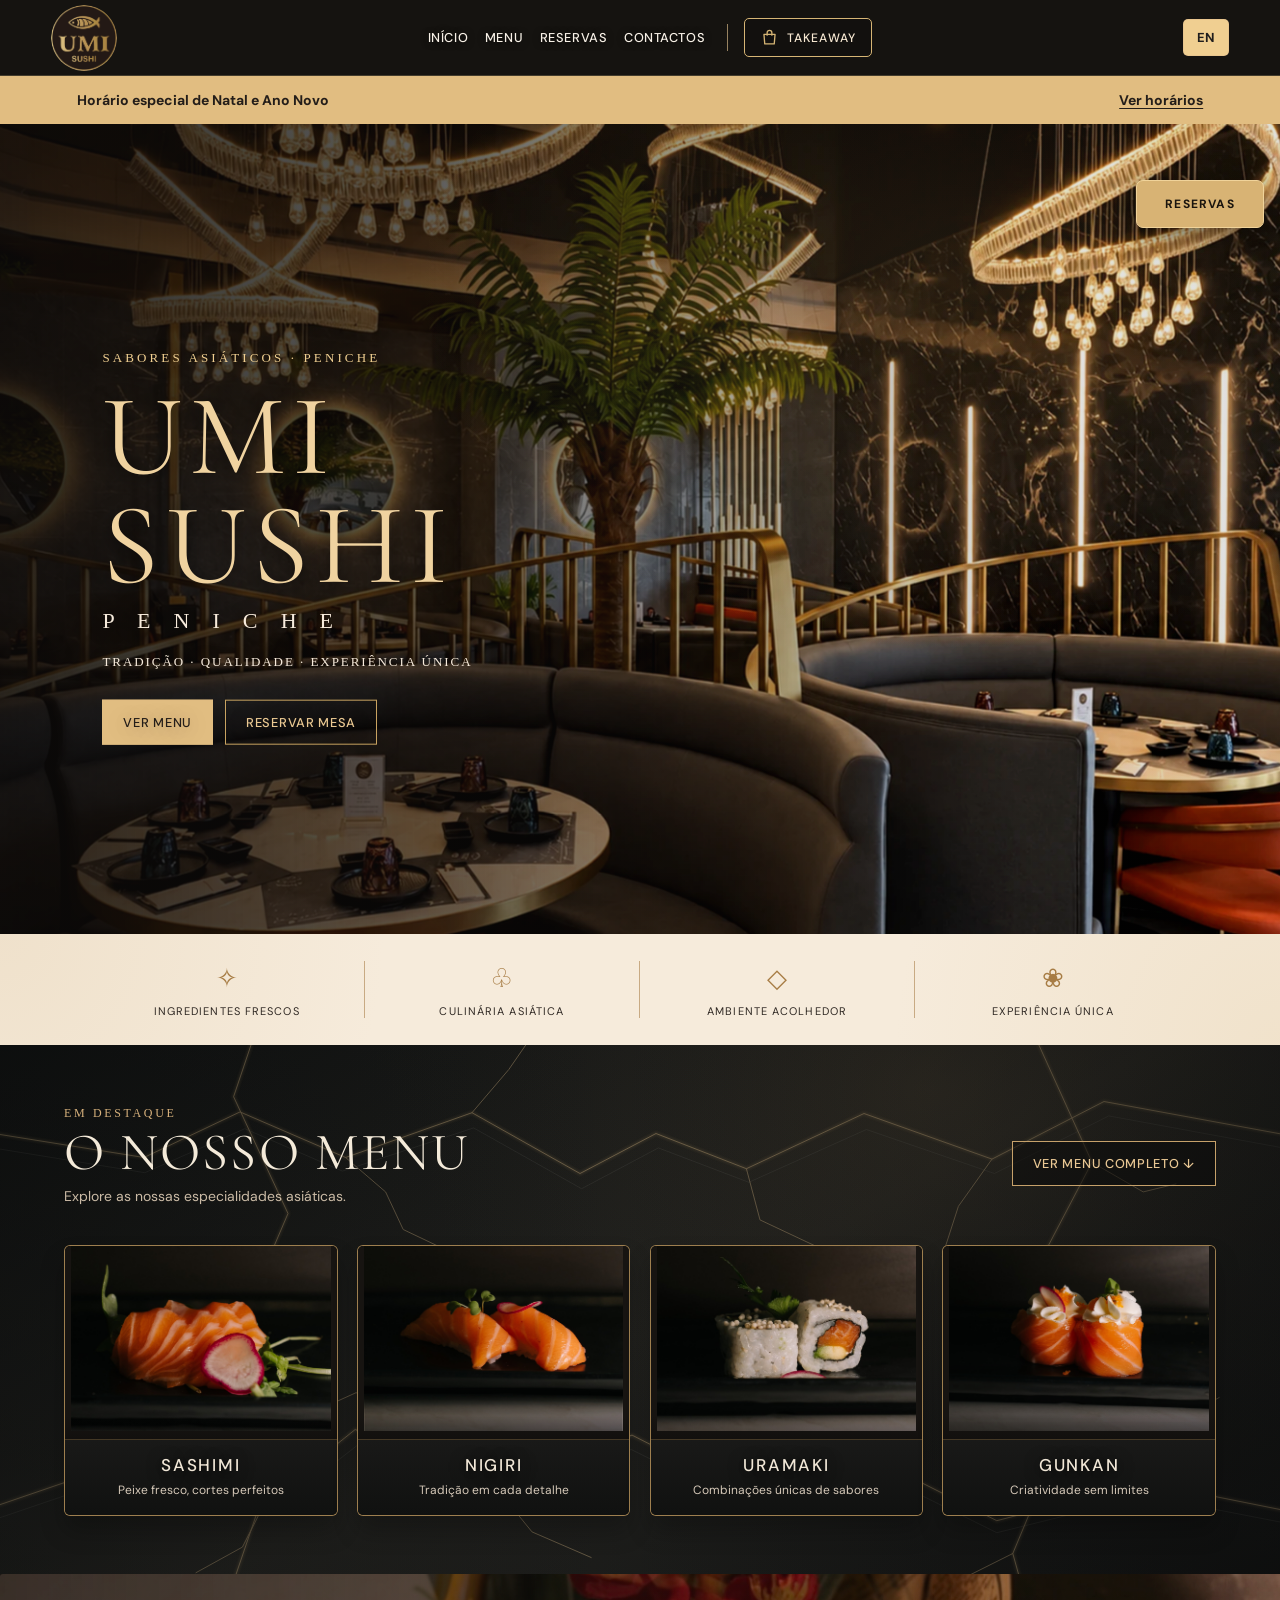
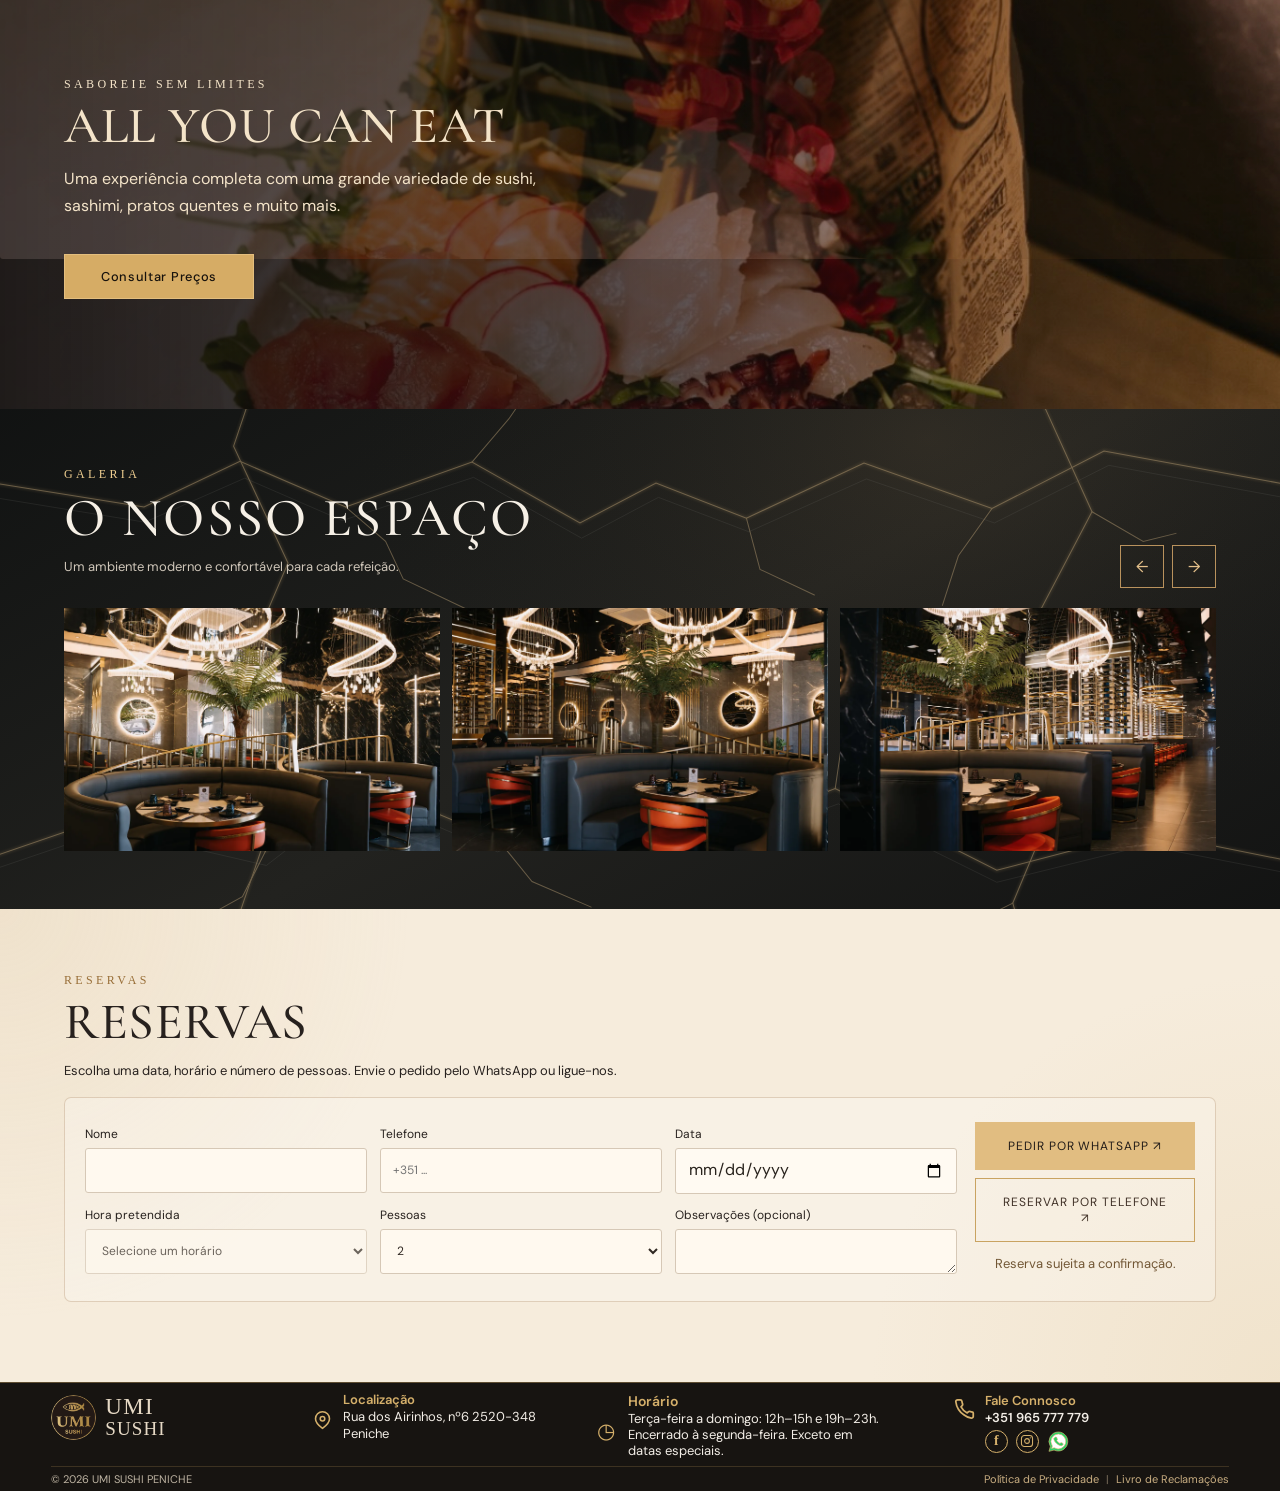
==== commit 15a91f85: "V3: refine seasonal banner and homepage actions" ====
--- a/index.html
+++ b/index.html
@@ -7,18 +7,14 @@
 <meta property="og:image" content="https://umisushipeniche.pt/assets/umi-hero.png">
 <meta property="og:locale" content="pt_PT">
 <meta name="twitter:card" content="summary_large_image">
-<link rel="icon" type="image/png" href="/assets/umi-logo-original.png"/><meta charset="utf-8"/><meta content="width=device-width,initial-scale=1" name="viewport"/><meta name="description" content="UMI SUSHI Peniche – Restaurante asiático com sushi All You Can Eat, sashimi e pratos quentes. Consulte o menu, preços, reserve uma mesa ou encomende takeaway online."><title>UMI SUSHI Peniche |  All You Can Eat</title><link href="https://fonts.googleapis.com" rel="preconnect"/><link href="https://fonts.gstatic.com" rel="preconnect" crossorigin/><link href="https://fonts.googleapis.com/css2?family=DM+Sans:wght@400;500;600;700&amp;family=Cormorant+Garamond:wght@400;500;600;700&amp;display=swap" rel="stylesheet" media="print" onload="this.media='all'"/><noscript><link href="https://fonts.googleapis.com/css2?family=DM+Sans:wght@400;500;600;700&amp;family=Cormorant+Garamond:wght@400;500;600;700&amp;display=swap" rel="stylesheet"/></noscript><link rel="preload" as="image" href="assets/umi-home-desktop.webp" type="image/webp" fetchpriority="high"/><link href="styles.css?v=v3-home-visit" rel="stylesheet"/><link href="popup.css?v=v3-season-notice" rel="stylesheet"/><script>if(location.hash==="#allDishes"){location.replace("/menu"+location.search);}</script><style>#menu #categoryTabs{display:none!important}#menu .dishGrid>.dish:nth-child(n+5){display:none!important}</style><script type="application/ld+json">{"@context":"https://schema.org","@type":"Restaurant","@id":"https://umisushipeniche.pt/#restaurant","name":"UMI SUSHI PENICHE","legalName":"UMI-UMI,UNIPESSOAL,LDA","url":"https://umisushipeniche.pt/","image":"https://umisushipeniche.pt/assets/umi-hero.png","logo":"https://umisushipeniche.pt/assets/umi-logo-original.png","telephone":"+351965777779","email":"umisushi.peniche@gmail.com","servesCuisine":["Asian","Japanese"],"menu":"https://umisushipeniche.pt/menu","address":{"@type":"PostalAddress","streetAddress":"Rua dos Airinhos nº6","postalCode":"2520-348","addressLocality":"Peniche","addressCountry":"PT"},"sameAs":["https://www.instagram.com/umisushipeniche/","https://www.facebook.com/p/Umi-Sushi-Peniche-61571923571435/"],"openingHoursSpecification":[{"@type":"OpeningHoursSpecification","dayOfWeek":["Tuesday","Wednesday","Thursday","Friday","Saturday","Sunday"],"opens":"12:00","closes":"15:00"},{"@type":"OpeningHoursSpecification","dayOfWeek":["Tuesday","Wednesday","Thursday","Friday","Saturday","Sunday"],"opens":"19:00","closes":"23:00"}],"hasMap":"https://maps.app.goo.gl/YWFvCZhDVTTmF6eE6","alternateName":"UMI SUSHI","description":"Uma experiência completa com uma grande variedade de sushi, sashimi, pratos quentes e muito mais.","acceptsReservations":true}</script><script type="application/ld+json">{"@context":"https://schema.org","@type":"WebSite","@id":"https://umisushipeniche.pt/#website","name":"UMI SUSHI Peniche","alternateName":"UMI SUSHI","url":"https://umisushipeniche.pt/","inLanguage":"pt-PT","publisher":{"@id":"https://umisushipeniche.pt/#restaurant"}}</script></head><body>
+<link rel="icon" type="image/png" href="/assets/umi-logo-original.png"/><meta charset="utf-8"/><meta content="width=device-width,initial-scale=1" name="viewport"/><meta name="description" content="UMI SUSHI Peniche – Restaurante asiático com sushi All You Can Eat, sashimi e pratos quentes. Consulte o menu, preços, reserve uma mesa ou encomende takeaway online."><title>UMI SUSHI Peniche |  All You Can Eat</title><link href="https://fonts.googleapis.com" rel="preconnect"/><link href="https://fonts.gstatic.com" rel="preconnect" crossorigin/><link href="https://fonts.googleapis.com/css2?family=DM+Sans:wght@400;500;600;700&amp;family=Cormorant+Garamond:wght@400;500;600;700&amp;display=swap" rel="stylesheet" media="print" onload="this.media='all'"/><noscript><link href="https://fonts.googleapis.com/css2?family=DM+Sans:wght@400;500;600;700&amp;family=Cormorant+Garamond:wght@400;500;600;700&amp;display=swap" rel="stylesheet"/></noscript><link rel="preload" as="image" href="assets/umi-home-desktop.webp" type="image/webp" fetchpriority="high"/><link href="styles.css?v=v3-home-feedback" rel="stylesheet"/><link href="popup.css?v=v3-season-gold" rel="stylesheet"/><script>if(location.hash==="#allDishes"){location.replace("/menu"+location.search);}</script><style>#menu #categoryTabs{display:none!important}#menu .dishGrid>.dish:nth-child(n+5){display:none!important}</style><script type="application/ld+json">{"@context":"https://schema.org","@type":"Restaurant","@id":"https://umisushipeniche.pt/#restaurant","name":"UMI SUSHI PENICHE","legalName":"UMI-UMI,UNIPESSOAL,LDA","url":"https://umisushipeniche.pt/","image":"https://umisushipeniche.pt/assets/umi-hero.png","logo":"https://umisushipeniche.pt/assets/umi-logo-original.png","telephone":"+351965777779","email":"umisushi.peniche@gmail.com","servesCuisine":["Asian","Japanese"],"menu":"https://umisushipeniche.pt/menu","address":{"@type":"PostalAddress","streetAddress":"Rua dos Airinhos nº6","postalCode":"2520-348","addressLocality":"Peniche","addressCountry":"PT"},"sameAs":["https://www.instagram.com/umisushipeniche/","https://www.facebook.com/p/Umi-Sushi-Peniche-61571923571435/"],"openingHoursSpecification":[{"@type":"OpeningHoursSpecification","dayOfWeek":["Tuesday","Wednesday","Thursday","Friday","Saturday","Sunday"],"opens":"12:00","closes":"15:00"},{"@type":"OpeningHoursSpecification","dayOfWeek":["Tuesday","Wednesday","Thursday","Friday","Saturday","Sunday"],"opens":"19:00","closes":"23:00"}],"hasMap":"https://maps.app.goo.gl/YWFvCZhDVTTmF6eE6","alternateName":"UMI SUSHI","description":"Uma experiência completa com uma grande variedade de sushi, sashimi, pratos quentes e muito mais.","acceptsReservations":true}</script><script type="application/ld+json">{"@context":"https://schema.org","@type":"WebSite","@id":"https://umisushipeniche.pt/#website","name":"UMI SUSHI Peniche","alternateName":"UMI SUSHI","url":"https://umisushipeniche.pt/","inLanguage":"pt-PT","publisher":{"@id":"https://umisushipeniche.pt/#restaurant"}}</script></head><body>
 <header class="top"><a aria-label="UMI SUSHI" class="logo" href="#home"><img alt="UMI SUSHI" src="assets/umi-logo-original.png"/></a><nav><a data-t="navHome" href="#home">Início</a><a data-t="navMenu" href="#menu">Menu</a><a data-t="navBooking" href="#booking">Reservas</a><a data-t="navContact" href="#contact" aria-haspopup="dialog" aria-controls="contactDialog">Contactos</a><a class="navOrder umiNavTakeaway" href="/takeaway" id="headerTakeaway" rel="noopener noreferrer" target="_blank"><svg aria-hidden="true" class="umiTakeawayIcon" viewBox="0 0 24 24" width="19" height="19" fill="none" stroke="currentColor" stroke-width="1.65" stroke-linecap="round" stroke-linejoin="round"><path d="M5 8h14l-1 12H6L5 8Z"/><path d="M9 9V6a3 3 0 0 1 6 0v3"/></svg><span data-t="navTakeaway">TAKEAWAY</span></a></nav><div class="topActions"><button aria-label="Change language" id="lang" type="button">EN</button></div></header>
 <main id="home">
 <details class="seasonNotice" id="seasonNotice" hidden>
   <summary><span id="seasonTitle">Horário especial de Natal e Ano Novo</span><span class="seasonAction" id="seasonAction">Ver horários</span></summary>
   <div class="seasonDetails"><ul id="seasonDates"></ul><img id="seasonPoster" hidden alt="" loading="lazy" decoding="async"></div>
 </details>
-<section class="hero"><img class="heroImage" id="heroImage" src="assets/umi-home-desktop.webp" alt="" fetchpriority="high" decoding="async" width="1600" height="900"/><div class="shade"></div><div class="heroCopy"><span class="eyebrow" data-t="heroEyebrow">SABORES ASIÁTICOS · PENICHE</span><h1 id="heroTitle">UMI SUSHI</h1><div class="heroPlace">P E N I C H E</div><p id="heroSubtitle">TRADIÇÃO · QUALIDADE · EXPERIÊNCIA ÚNICA</p><div class="heroActions"><a class="btn goldbtn" data-t="seeMenu" href="/menu">Ver menu completo</a><a class="btn line" data-t="book" href="#booking">Reservar mesa</a></div></div></section>
-<div class="heroVisit">
-  <div><strong data-t="hours">Horário</strong><p id="heroHours">Terça-feira a domingo: 12h–15h e 19h–23h.<br>Encerrado à segunda-feira. Exceto em datas especiais.</p></div>
-  <a id="heroMap" data-t="map" href="https://maps.app.goo.gl/YWFvCZhDVTTmF6eE6" target="_blank" rel="noopener">Abrir no mapa</a>
-</div>
+<section class="hero"><img class="heroImage" id="heroImage" src="assets/umi-home-desktop.webp" alt="" fetchpriority="high" decoding="async" width="1600" height="900"/><div class="shade"></div><div class="heroCopy"><span class="eyebrow" data-t="heroEyebrow">SABORES ASIÁTICOS · PENICHE</span><h1 id="heroTitle">UMI SUSHI</h1><div class="heroPlace">P E N I C H E</div><p id="heroSubtitle">TRADIÇÃO · QUALIDADE · EXPERIÊNCIA ÚNICA</p><div class="heroActions"><a class="btn goldbtn" data-t="seeMenu" href="/menu">Ver menu</a><a class="btn line" data-t="book" href="#booking">Reservar mesa</a></div></div></section>
 <section class="qualities light"><div>✧ <span data-t="quality1">INGREDIENTES FRESCOS</span></div><div>♧ <span data-t="quality2">CULINÁRIA ASIÁTICA</span></div><div>◇ <span data-t="quality3">AMBIENTE ACOLHEDOR</span></div><div>❀ <span data-t="quality4">EXPERIÊNCIA ÚNICA</span></div></section>
 <section class="section darkSection menu" id="menu"><div class="sectionHead"><div><span class="eyebrow" data-t="menuEyebrow">EM DESTAQUE</span><h2 data-t="menuTitle">O NOSSO MENU</h2><p data-t="menuInfo">Explore as nossas especialidades.</p></div><a class="btn line" data-t="viewFullMenu" href="/menu">Ver menu completo ↓</a></div><div class="tabs" id="categoryTabs" hidden></div><div class="dishGrid" id="dishGrid"><article class="dish featuredDish"><div class="umiDishVisual umiPosterCrop" style="background-image:url('assets/menu-sashimi.jpeg')"><img src="assets/menu-sashimi.jpeg" alt="SASHIMI" loading="lazy"></div><div class="umiDishLabel"><h3>SASHIMI</h3><p class="umiDishDescription">Peixe fresco, cortes perfeitos</p></div></article><article class="dish featuredDish"><div class="umiDishVisual umiPosterCrop" style="background-image:url('assets/menu-nigiri.jpeg')"><img src="assets/menu-nigiri.jpeg" alt="NIGIRI" loading="lazy"></div><div class="umiDishLabel"><h3>NIGIRI</h3><p class="umiDishDescription">Tradição em cada detalhe</p></div></article><article class="dish featuredDish"><div class="umiDishVisual umiPosterCrop" style="background-image:url('assets/menu-uramaki.jpeg')"><img src="assets/menu-uramaki.jpeg" alt="URAMAKI" loading="lazy"></div><div class="umiDishLabel"><h3>URAMAKI</h3><p class="umiDishDescription">Combinações únicas de sabores</p></div></article><article class="dish featuredDish"><div class="umiDishVisual umiPosterCrop" style="background-image:url('assets/menu-gunkan.jpeg')"><img src="assets/menu-gunkan.jpeg" alt="GUNKAN" loading="lazy"></div><div class="umiDishLabel"><h3>GUNKAN</h3><p class="umiDishDescription">Criatividade sem limites</p></div></article></div><p class="menuEmpty" data-t="menuEmpty" hidden="" id="menuEmpty">O menu será atualizado em breve.</p></section>
 <section class="prices section light" id="prices"><div><span class="eyebrow dark" data-t="pricesEyebrow">SABOREIE SEM LIMITES</span><h2>ALL YOU CAN EAT</h2><p id="introText">Uma experiência completa com uma grande variedade de sushi, sashimi, pratos quentes e muito mais.</p><button type="button" id="priceToggle" class="btn umiPriceToggle" aria-expanded="false" aria-haspopup="dialog" aria-controls="priceDialog">Consultar Preços</button></div><div class="priceVisual" id="featureImage"></div></section>
@@ -37,5 +33,5 @@
     <div class="footerSocial"><a id="facebookLink" href="https://www.facebook.com/p/Umi-Sushi-Peniche-61571923571435/" target="_blank" rel="noopener noreferrer" aria-label="Facebook">f</a><a id="instagramLink" href="https://www.instagram.com/umisushipeniche/" target="_blank" rel="noopener noreferrer" aria-label="Instagram"><svg viewBox="0 0 24 24" width="23" height="23" fill="none" stroke="currentColor" stroke-width="1.8" stroke-linecap="round" stroke-linejoin="round" aria-hidden="true"><rect x="2.5" y="2.5" width="19" height="19" rx="5"/><circle cx="12" cy="12" r="4.1"/><circle cx="17.6" cy="6.5" r="1" fill="currentColor" stroke="none"/></svg></a><a class="footerWhatsApp" id="footerWhatsappIcon" href="https://wa.me/351965777779" target="_blank" rel="noopener noreferrer" aria-label="WhatsApp"><svg viewBox="0 0 32 32" width="22" height="22" aria-hidden="true"><path fill="#25D366" d="M16 1.5a14.5 14.5 0 0 0-12.4 22L1.5 31l7.7-2A14.5 14.5 0 1 0 16 1.5Z"/><path fill="#fff" d="M16 4.6A11.4 11.4 0 0 0 6.2 22l.4.7-1.1 4 4.1-1.1.7.4A11.4 11.4 0 1 0 16 4.6Zm-5.2 5.2c.3-.4.6-.5 1-.5h.7c.2 0 .5.1.7.6l1.1 2.5c.1.3.1.6-.1.9l-.8 1c1.1 2 2.8 3.7 5 4.7l.9-1c.3-.3.6-.4 1-.2l2.3 1.1c.4.2.5.4.5.8-.1 1.4-1.4 2.5-2.8 2.6-2.3.1-5.3-1.5-7.5-3.6-2.4-2.3-4-5.2-3.9-7.2.1-.7.7-1.3 1.9-1.7Z"/></svg></a></div>
   </div>
   <div class="umiFooterBottom"><small>© <span id="year"></span> UMI SUSHI PENICHE</small><div><a href="privacy.html" data-t="privacy">Política de Privacidade</a><span class="footerSep">|</span><a href="https://www.livroreclamacoes.pt/Inicio/" target="_blank" rel="noopener">Livro de Reclamações</a></div></div>
-</footer><a aria-label="Reservas" class="floatingReserva" data-t="floatReserva" href="#booking">RESERVAS</a><script src="script.js?v=v3-home-visit-2"></script><script defer src="popup.js?v=v3-season-notice"></script><script defer src="analytics.js?v=umi-prelaunch-20261029"></script></body></html>
+</footer><a aria-label="Reservas" class="floatingReserva" data-t="floatReserva" href="#booking">RESERVAS</a><script src="script.js?v=v3-home-feedback"></script><script defer src="popup.js?v=v3-season-notice"></script><script defer src="analytics.js?v=umi-prelaunch-20261029"></script></body></html>
 
--- a/styles.css
+++ b/styles.css
@@ -845,15 +845,11 @@
 html body #space #gallery::-webkit-scrollbar{display:none!important;width:0!important;height:0!important;}
 html body #space #gallery figcaption{display:none!important;}
 
-/* V3 homepage: keep the seasonal notice, hero actions and visit details in order. */
+/* V3 homepage: keep the seasonal notice above the hero. */
 html body header.top{position:relative!important;background:#151310!important}
-.heroVisit{display:flex;flex-wrap:wrap;align-items:center;justify-content:space-between;gap:8px 22px;padding:18px 6%;background:#181614;color:#fff1d9;font-size:15px}
-.heroVisit p{margin:3px 0 0;color:#ddcfbb;white-space:pre-line;line-height:1.45}
-.heroVisit a{display:inline-flex;align-items:center;min-height:44px;color:#f2ca84;font-weight:700;text-decoration:underline;text-underline-offset:.2em}
 @media(max-width:600px){
   html body main#home>.hero{height:clamp(370px,53svh,480px);min-height:0}
   html body main#home>.hero .heroCopy{top:auto;bottom:8%;transform:none}
   html body main#home>.hero .heroActions .btn{min-height:44px;font-size:clamp(11px,3.2vw,14px);padding-inline:10px;text-align:center}
-  .heroVisit{padding-block:14px}
   .floatingReserva{display:none!important}
 }
--- a/popup.css
+++ b/popup.css
@@ -1,9 +1,9 @@
-.seasonNotice{background:#5b370f;color:#fff1d9}
-.seasonNotice[hidden],.seasonNotice [hidden]{display:none}
-.seasonNotice summary{display:flex;align-items:center;justify-content:space-between;gap:8px 20px;flex-wrap:wrap;min-height:48px;padding:10px 6%;font-size:14px;font-weight:700;cursor:pointer;list-style:none}
-.seasonNotice summary::-webkit-details-marker{display:none}
-.seasonNotice summary:focus-visible{outline:2px solid #fff1d9;outline-offset:-4px}
-.seasonAction{text-decoration:underline;text-underline-offset:.2em}
-.seasonDetails{background:#211910;padding:16px 6% 24px;color:#fff1d9;font-size:16px}
-.seasonDetails ul{padding-inline-start:22px;margin:0 auto 18px;max-width:560px;line-height:1.65}
-.seasonDetails img{display:block;width:100%;max-width:560px;height:auto;margin:auto}
+.seasonNotice{background:#e1bd81;color:#231d19}
+.seasonNotice[hidden],.seasonNotice [hidden]{display:none}
+.seasonNotice summary{display:flex;align-items:center;justify-content:space-between;gap:8px 20px;flex-wrap:wrap;min-height:48px;padding:10px 6%;font-size:14px;font-weight:700;cursor:pointer;list-style:none}
+.seasonNotice summary::-webkit-details-marker{display:none}
+.seasonNotice summary:focus-visible{outline:2px solid #231d19;outline-offset:-4px}
+.seasonAction{text-decoration:underline;text-underline-offset:.2em}
+.seasonDetails{background:#211910;padding:16px 6% 24px;color:#fff1d9;font-size:16px}
+.seasonDetails ul{padding-inline-start:22px;margin:0 auto 18px;max-width:560px;line-height:1.65}
+.seasonDetails img{display:block;width:100%;max-width:560px;height:auto;margin:auto}
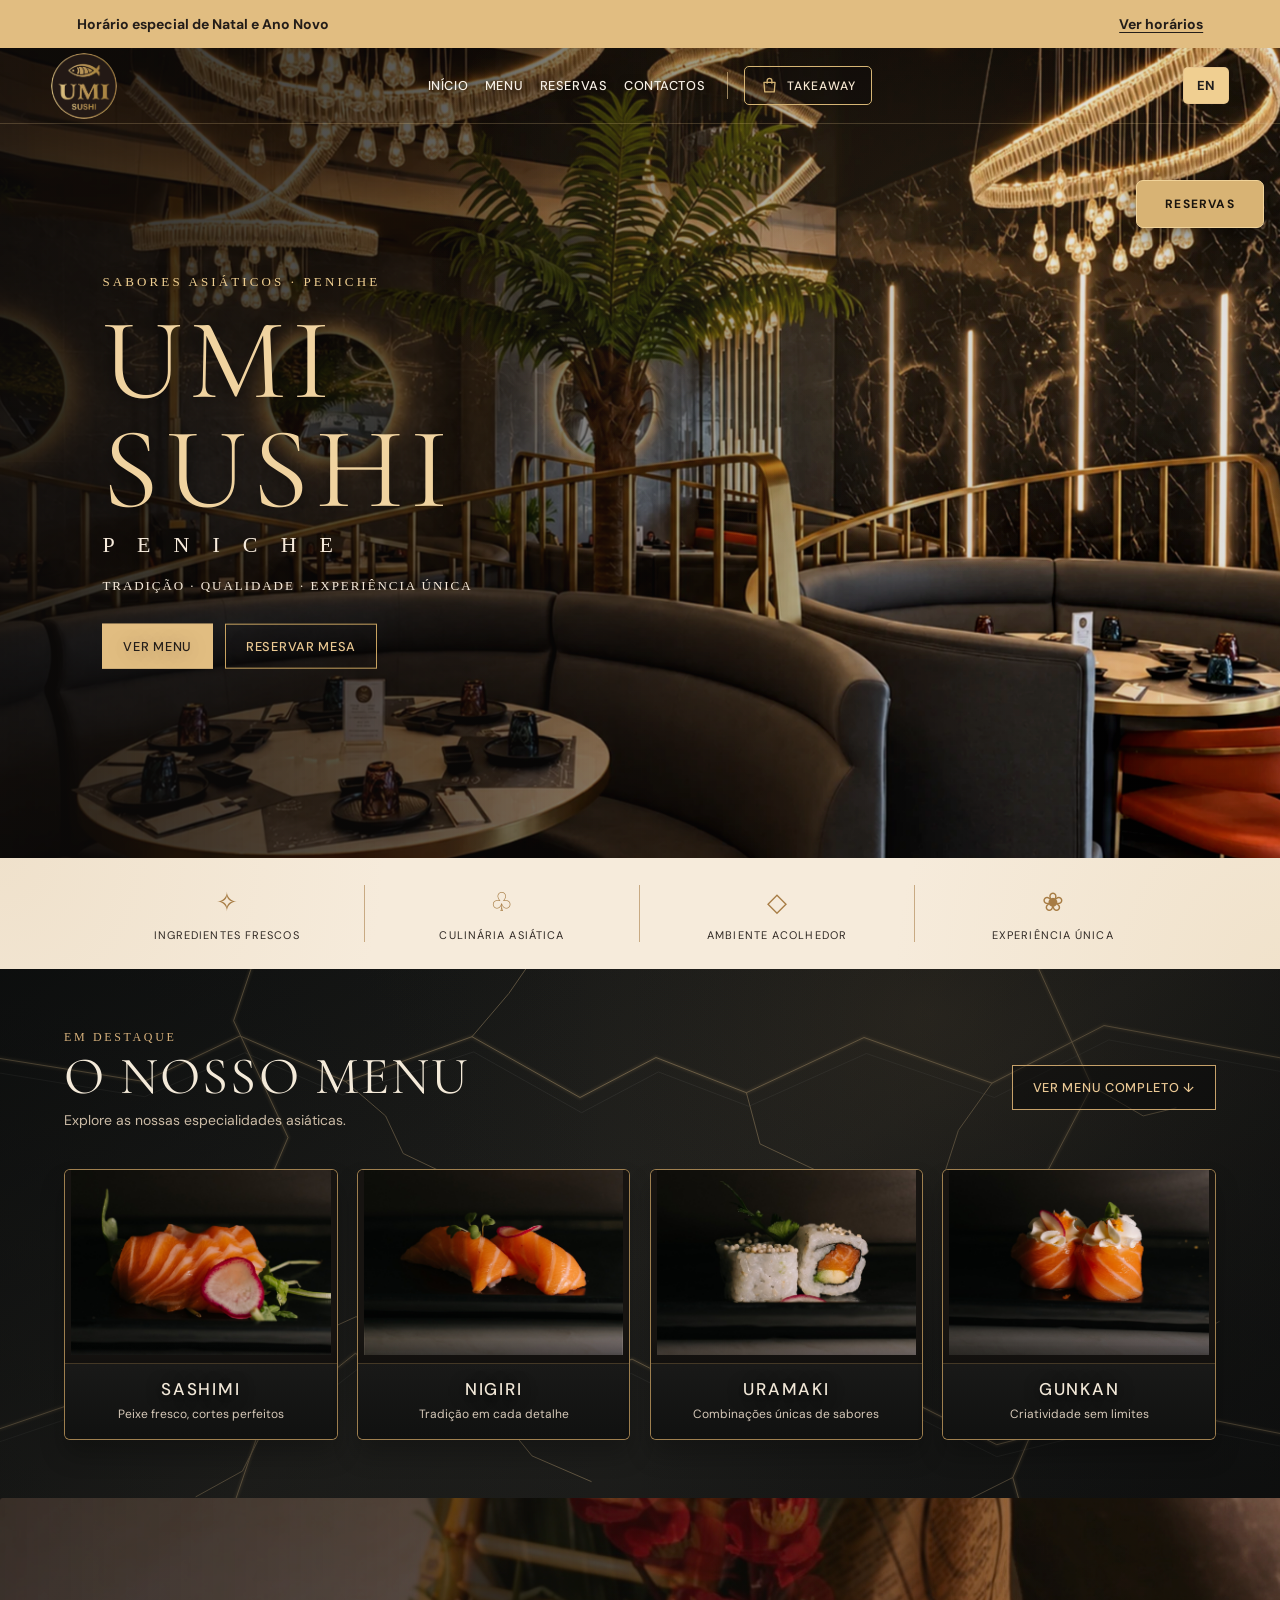
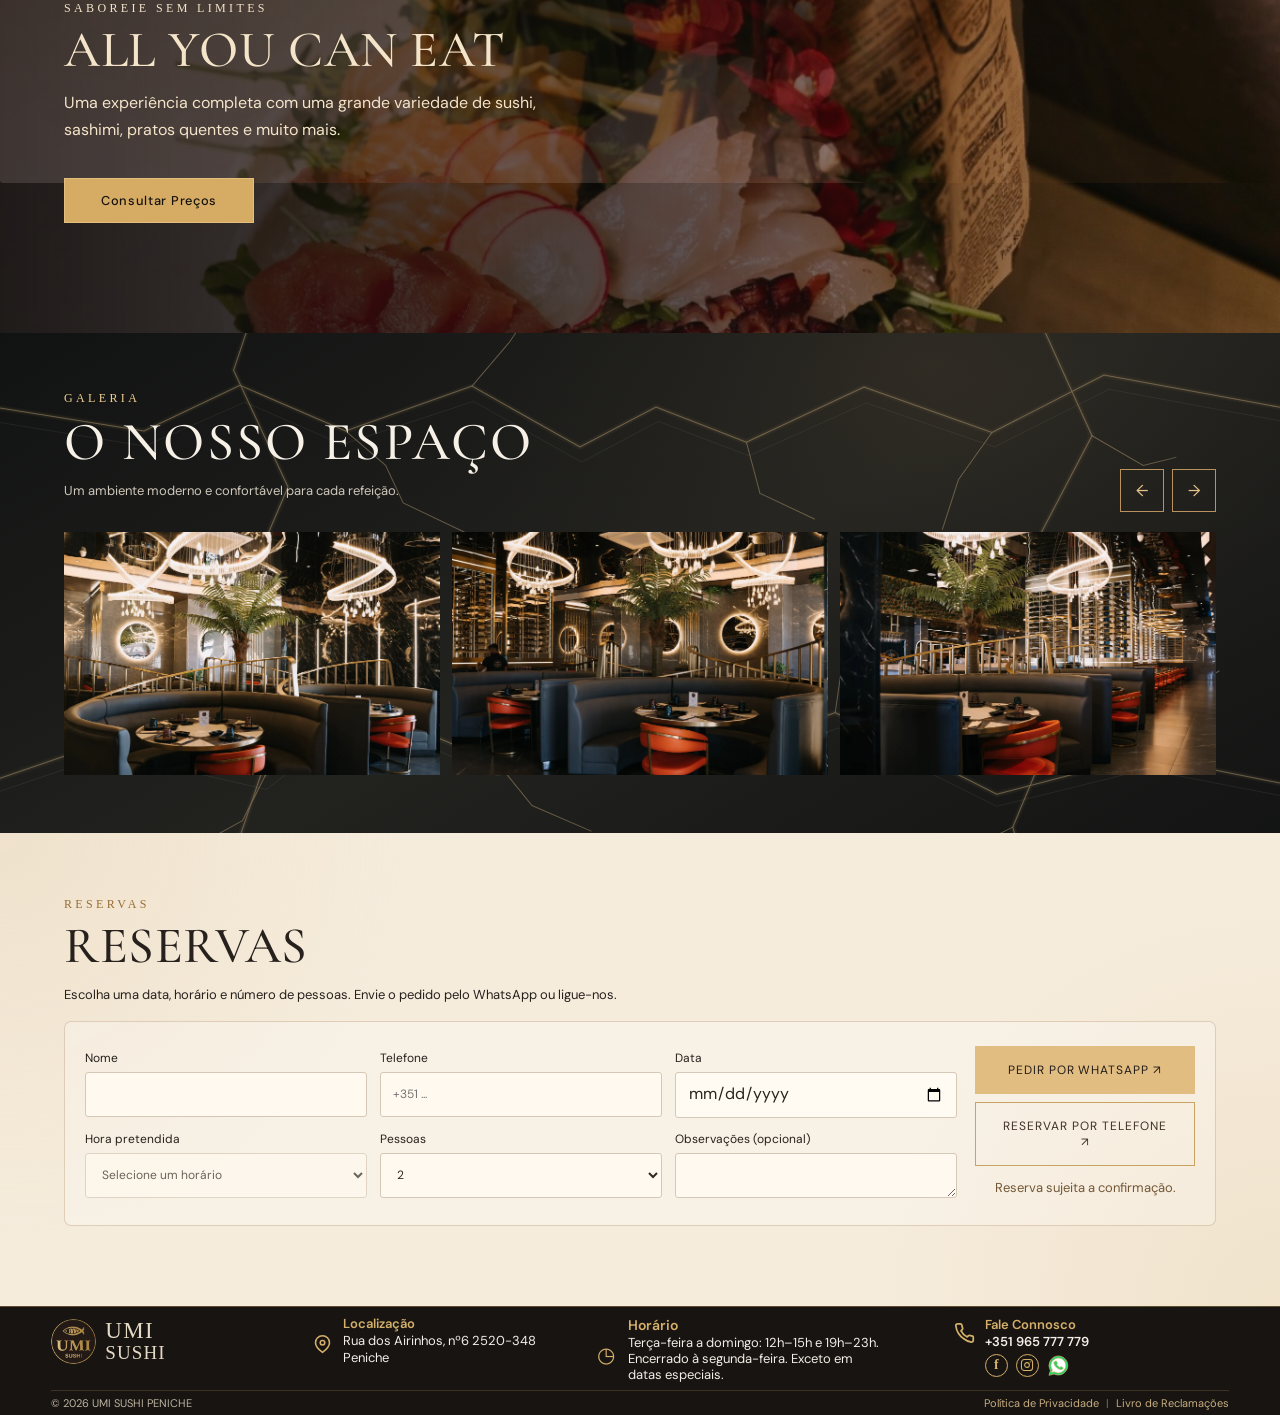
==== commit 458d4abd: "V3: restore transparent navigation and mobile reservation button" ====
--- a/index.html
+++ b/index.html
@@ -7,13 +7,14 @@
 <meta property="og:image" content="https://umisushipeniche.pt/assets/umi-hero.png">
 <meta property="og:locale" content="pt_PT">
 <meta name="twitter:card" content="summary_large_image">
-<link rel="icon" type="image/png" href="/assets/umi-logo-original.png"/><meta charset="utf-8"/><meta content="width=device-width,initial-scale=1" name="viewport"/><meta name="description" content="UMI SUSHI Peniche – Restaurante asiático com sushi All You Can Eat, sashimi e pratos quentes. Consulte o menu, preços, reserve uma mesa ou encomende takeaway online."><title>UMI SUSHI Peniche |  All You Can Eat</title><link href="https://fonts.googleapis.com" rel="preconnect"/><link href="https://fonts.gstatic.com" rel="preconnect" crossorigin/><link href="https://fonts.googleapis.com/css2?family=DM+Sans:wght@400;500;600;700&amp;family=Cormorant+Garamond:wght@400;500;600;700&amp;display=swap" rel="stylesheet" media="print" onload="this.media='all'"/><noscript><link href="https://fonts.googleapis.com/css2?family=DM+Sans:wght@400;500;600;700&amp;family=Cormorant+Garamond:wght@400;500;600;700&amp;display=swap" rel="stylesheet"/></noscript><link rel="preload" as="image" href="assets/umi-home-desktop.webp" type="image/webp" fetchpriority="high"/><link href="styles.css?v=v3-home-feedback" rel="stylesheet"/><link href="popup.css?v=v3-season-gold" rel="stylesheet"/><script>if(location.hash==="#allDishes"){location.replace("/menu"+location.search);}</script><style>#menu #categoryTabs{display:none!important}#menu .dishGrid>.dish:nth-child(n+5){display:none!important}</style><script type="application/ld+json">{"@context":"https://schema.org","@type":"Restaurant","@id":"https://umisushipeniche.pt/#restaurant","name":"UMI SUSHI PENICHE","legalName":"UMI-UMI,UNIPESSOAL,LDA","url":"https://umisushipeniche.pt/","image":"https://umisushipeniche.pt/assets/umi-hero.png","logo":"https://umisushipeniche.pt/assets/umi-logo-original.png","telephone":"+351965777779","email":"umisushi.peniche@gmail.com","servesCuisine":["Asian","Japanese"],"menu":"https://umisushipeniche.pt/menu","address":{"@type":"PostalAddress","streetAddress":"Rua dos Airinhos nº6","postalCode":"2520-348","addressLocality":"Peniche","addressCountry":"PT"},"sameAs":["https://www.instagram.com/umisushipeniche/","https://www.facebook.com/p/Umi-Sushi-Peniche-61571923571435/"],"openingHoursSpecification":[{"@type":"OpeningHoursSpecification","dayOfWeek":["Tuesday","Wednesday","Thursday","Friday","Saturday","Sunday"],"opens":"12:00","closes":"15:00"},{"@type":"OpeningHoursSpecification","dayOfWeek":["Tuesday","Wednesday","Thursday","Friday","Saturday","Sunday"],"opens":"19:00","closes":"23:00"}],"hasMap":"https://maps.app.goo.gl/YWFvCZhDVTTmF6eE6","alternateName":"UMI SUSHI","description":"Uma experiência completa com uma grande variedade de sushi, sashimi, pratos quentes e muito mais.","acceptsReservations":true}</script><script type="application/ld+json">{"@context":"https://schema.org","@type":"WebSite","@id":"https://umisushipeniche.pt/#website","name":"UMI SUSHI Peniche","alternateName":"UMI SUSHI","url":"https://umisushipeniche.pt/","inLanguage":"pt-PT","publisher":{"@id":"https://umisushipeniche.pt/#restaurant"}}</script></head><body>
-<header class="top"><a aria-label="UMI SUSHI" class="logo" href="#home"><img alt="UMI SUSHI" src="assets/umi-logo-original.png"/></a><nav><a data-t="navHome" href="#home">Início</a><a data-t="navMenu" href="#menu">Menu</a><a data-t="navBooking" href="#booking">Reservas</a><a data-t="navContact" href="#contact" aria-haspopup="dialog" aria-controls="contactDialog">Contactos</a><a class="navOrder umiNavTakeaway" href="/takeaway" id="headerTakeaway" rel="noopener noreferrer" target="_blank"><svg aria-hidden="true" class="umiTakeawayIcon" viewBox="0 0 24 24" width="19" height="19" fill="none" stroke="currentColor" stroke-width="1.65" stroke-linecap="round" stroke-linejoin="round"><path d="M5 8h14l-1 12H6L5 8Z"/><path d="M9 9V6a3 3 0 0 1 6 0v3"/></svg><span data-t="navTakeaway">TAKEAWAY</span></a></nav><div class="topActions"><button aria-label="Change language" id="lang" type="button">EN</button></div></header>
-<main id="home">
+<link rel="icon" type="image/png" href="/assets/umi-logo-original.png"/><meta charset="utf-8"/><meta content="width=device-width,initial-scale=1" name="viewport"/><meta name="description" content="UMI SUSHI Peniche – Restaurante asiático com sushi All You Can Eat, sashimi e pratos quentes. Consulte o menu, preços, reserve uma mesa ou encomende takeaway online."><title>UMI SUSHI Peniche |  All You Can Eat</title><link href="https://fonts.googleapis.com" rel="preconnect"/><link href="https://fonts.gstatic.com" rel="preconnect" crossorigin/><link href="https://fonts.googleapis.com/css2?family=DM+Sans:wght@400;500;600;700&amp;family=Cormorant+Garamond:wght@400;500;600;700&amp;display=swap" rel="stylesheet" media="print" onload="this.media='all'"/><noscript><link href="https://fonts.googleapis.com/css2?family=DM+Sans:wght@400;500;600;700&amp;family=Cormorant+Garamond:wght@400;500;600;700&amp;display=swap" rel="stylesheet"/></noscript><link rel="preload" as="image" href="assets/umi-home-desktop.webp" type="image/webp" fetchpriority="high"/><link href="styles.css?v=v3-transparent-header" rel="stylesheet"/><link href="popup.css?v=v3-season-gold" rel="stylesheet"/><script>if(location.hash==="#allDishes"){location.replace("/menu"+location.search);}</script><style>#menu #categoryTabs{display:none!important}#menu .dishGrid>.dish:nth-child(n+5){display:none!important}</style><script type="application/ld+json">{"@context":"https://schema.org","@type":"Restaurant","@id":"https://umisushipeniche.pt/#restaurant","name":"UMI SUSHI PENICHE","legalName":"UMI-UMI,UNIPESSOAL,LDA","url":"https://umisushipeniche.pt/","image":"https://umisushipeniche.pt/assets/umi-hero.png","logo":"https://umisushipeniche.pt/assets/umi-logo-original.png","telephone":"+351965777779","email":"umisushi.peniche@gmail.com","servesCuisine":["Asian","Japanese"],"menu":"https://umisushipeniche.pt/menu","address":{"@type":"PostalAddress","streetAddress":"Rua dos Airinhos nº6","postalCode":"2520-348","addressLocality":"Peniche","addressCountry":"PT"},"sameAs":["https://www.instagram.com/umisushipeniche/","https://www.facebook.com/p/Umi-Sushi-Peniche-61571923571435/"],"openingHoursSpecification":[{"@type":"OpeningHoursSpecification","dayOfWeek":["Tuesday","Wednesday","Thursday","Friday","Saturday","Sunday"],"opens":"12:00","closes":"15:00"},{"@type":"OpeningHoursSpecification","dayOfWeek":["Tuesday","Wednesday","Thursday","Friday","Saturday","Sunday"],"opens":"19:00","closes":"23:00"}],"hasMap":"https://maps.app.goo.gl/YWFvCZhDVTTmF6eE6","alternateName":"UMI SUSHI","description":"Uma experiência completa com uma grande variedade de sushi, sashimi, pratos quentes e muito mais.","acceptsReservations":true}</script><script type="application/ld+json">{"@context":"https://schema.org","@type":"WebSite","@id":"https://umisushipeniche.pt/#website","name":"UMI SUSHI Peniche","alternateName":"UMI SUSHI","url":"https://umisushipeniche.pt/","inLanguage":"pt-PT","publisher":{"@id":"https://umisushipeniche.pt/#restaurant"}}</script></head><body>
 <details class="seasonNotice" id="seasonNotice" hidden>
   <summary><span id="seasonTitle">Horário especial de Natal e Ano Novo</span><span class="seasonAction" id="seasonAction">Ver horários</span></summary>
   <div class="seasonDetails"><ul id="seasonDates"></ul><img id="seasonPoster" hidden alt="" loading="lazy" decoding="async"></div>
 </details>
+<div class="homeShell">
+<header class="top"><a aria-label="UMI SUSHI" class="logo" href="#home"><img alt="UMI SUSHI" src="assets/umi-logo-original.png"/></a><nav><a data-t="navHome" href="#home">Início</a><a data-t="navMenu" href="#menu">Menu</a><a data-t="navBooking" href="#booking">Reservas</a><a data-t="navContact" href="#contact" aria-haspopup="dialog" aria-controls="contactDialog">Contactos</a><a class="navOrder umiNavTakeaway" href="/takeaway" id="headerTakeaway" rel="noopener noreferrer" target="_blank"><svg aria-hidden="true" class="umiTakeawayIcon" viewBox="0 0 24 24" width="19" height="19" fill="none" stroke="currentColor" stroke-width="1.65" stroke-linecap="round" stroke-linejoin="round"><path d="M5 8h14l-1 12H6L5 8Z"/><path d="M9 9V6a3 3 0 0 1 6 0v3"/></svg><span data-t="navTakeaway">TAKEAWAY</span></a></nav><div class="topActions"><button aria-label="Change language" id="lang" type="button">EN</button></div></header>
+<main id="home">
 <section class="hero"><img class="heroImage" id="heroImage" src="assets/umi-home-desktop.webp" alt="" fetchpriority="high" decoding="async" width="1600" height="900"/><div class="shade"></div><div class="heroCopy"><span class="eyebrow" data-t="heroEyebrow">SABORES ASIÁTICOS · PENICHE</span><h1 id="heroTitle">UMI SUSHI</h1><div class="heroPlace">P E N I C H E</div><p id="heroSubtitle">TRADIÇÃO · QUALIDADE · EXPERIÊNCIA ÚNICA</p><div class="heroActions"><a class="btn goldbtn" data-t="seeMenu" href="/menu">Ver menu</a><a class="btn line" data-t="book" href="#booking">Reservar mesa</a></div></div></section>
 <section class="qualities light"><div>✧ <span data-t="quality1">INGREDIENTES FRESCOS</span></div><div>♧ <span data-t="quality2">CULINÁRIA ASIÁTICA</span></div><div>◇ <span data-t="quality3">AMBIENTE ACOLHEDOR</span></div><div>❀ <span data-t="quality4">EXPERIÊNCIA ÚNICA</span></div></section>
 <section class="section darkSection menu" id="menu"><div class="sectionHead"><div><span class="eyebrow" data-t="menuEyebrow">EM DESTAQUE</span><h2 data-t="menuTitle">O NOSSO MENU</h2><p data-t="menuInfo">Explore as nossas especialidades.</p></div><a class="btn line" data-t="viewFullMenu" href="/menu">Ver menu completo ↓</a></div><div class="tabs" id="categoryTabs" hidden></div><div class="dishGrid" id="dishGrid"><article class="dish featuredDish"><div class="umiDishVisual umiPosterCrop" style="background-image:url('assets/menu-sashimi.jpeg')"><img src="assets/menu-sashimi.jpeg" alt="SASHIMI" loading="lazy"></div><div class="umiDishLabel"><h3>SASHIMI</h3><p class="umiDishDescription">Peixe fresco, cortes perfeitos</p></div></article><article class="dish featuredDish"><div class="umiDishVisual umiPosterCrop" style="background-image:url('assets/menu-nigiri.jpeg')"><img src="assets/menu-nigiri.jpeg" alt="NIGIRI" loading="lazy"></div><div class="umiDishLabel"><h3>NIGIRI</h3><p class="umiDishDescription">Tradição em cada detalhe</p></div></article><article class="dish featuredDish"><div class="umiDishVisual umiPosterCrop" style="background-image:url('assets/menu-uramaki.jpeg')"><img src="assets/menu-uramaki.jpeg" alt="URAMAKI" loading="lazy"></div><div class="umiDishLabel"><h3>URAMAKI</h3><p class="umiDishDescription">Combinações únicas de sabores</p></div></article><article class="dish featuredDish"><div class="umiDishVisual umiPosterCrop" style="background-image:url('assets/menu-gunkan.jpeg')"><img src="assets/menu-gunkan.jpeg" alt="GUNKAN" loading="lazy"></div><div class="umiDishLabel"><h3>GUNKAN</h3><p class="umiDishDescription">Criatividade sem limites</p></div></article></div><p class="menuEmpty" data-t="menuEmpty" hidden="" id="menuEmpty">O menu será atualizado em breve.</p></section>
@@ -23,7 +24,7 @@
 <div class="umiContactOverlay" id="contactDialog" hidden><div class="umiContactBackdrop" data-contact-close="true"></div><section class="umiContact darkSection" id="contact" role="dialog" aria-modal="true" aria-labelledby="contactTitle" tabindex="-1"><button class="umiContactClose" id="contactClose" type="button" aria-label="Fechar">×</button><div class="umiContactIntro"><div class="umiContactBrand"><img src="assets/umi-logo-original.png" alt="UMI SUSHI Peniche" width="52" height="52"><span class="eyebrow">UMI SUSHI · PENICHE</span></div><h2 id="contactTitle">CONTACTE-NOS</h2><p id="contactDescription">Para qualquer questão mais específica, utilize o formulário em baixo. Entraremos em contacto o mais breve possível.</p><p class="umiContactAddress"><strong>Morada:</strong> Rua dos Airinhos nº6, 2520-348 Peniche</p></div><form id="contactForm" class="umiContactForm" novalidate><div class="umiContactRow"><label for="contactName"><span data-contact-label="name">Nome</span><input id="contactName" name="name" autocomplete="name" maxlength="100" required></label><label for="contactEmail"><span>Email</span><input id="contactEmail" name="email" type="email" autocomplete="email" maxlength="254" required></label></div><label for="contactPhone"><span data-contact-label="phone">Telefone</span><input id="contactPhone" name="phone" type="tel" autocomplete="tel" maxlength="30"></label><label for="contactMessage"><span data-contact-label="message">Mensagem</span><textarea id="contactMessage" name="message" rows="5" minlength="10" maxlength="3000" required></textarea></label><div class="umiContactTrap" aria-hidden="true"><label>Website<input name="website" tabindex="-1" autocomplete="off"></label></div><label class="umiContactConsent"><input id="contactConsent" type="checkbox" required><span id="contactConsentText">Li e aceito a <a href="privacy.html" target="_blank" rel="noopener">Política de Privacidade</a> relativa ao tratamento dos dados deste contacto.</span></label><div class="umiContactSubmit"><button class="btn goldbtn" type="submit" id="contactSubmit">Enviar</button><p id="contactStatus" role="status" aria-live="polite"></p></div></form></section></div>
 <section class="booking section light" id="booking"><div class="bookingText"><span class="eyebrow dark" data-t="bookingEyebrow">RESERVAS</span><h2 data-t="bookingTitle">Reserve a sua mesa</h2><p data-t="bookingDesc">Envie o pedido e aguarde confirmação.</p></div><form id="bookingForm"><div class="bookingFields"><label><span data-t="name">Nome</span><input autocomplete="name" id="guestName" maxlength="80" required=""/></label><label><span data-t="guestPhoneLabel">Telefone</span><input autocomplete="tel" id="guestPhone" inputmode="tel" maxlength="25" minlength="6" placeholder="+351 ..." required="" type="tel"/></label><label><span data-t="date">Data</span><input id="bookingDate" required="" type="date"/></label><label><span data-t="time">Hora</span><select id="bookingTime" required=""></select></label><label><span data-t="guests">Pessoas</span><select id="guests" required=""></select></label><label class="notes"><span data-t="notes">Observações (opcional)</span><textarea id="notes" maxlength="350" rows="1"></textarea></label></div><div class="bookingActions"><button class="btn goldbtn" data-t="whatsapp" type="submit">Pedir reserva ↗</button><a class="btn outlinebtn" data-t="phone" id="callBtn" href="tel:+351965777779">Ligar ↗</a><p class="confirm" data-t="confirmation">Reserva sujeita a confirmação.</p><p id="bookingStatus" role="status"></p></div></form></section>
 
-<div id="priceDialog" class="umiPriceOverlay" hidden><div class="umiPriceBackdrop" data-price-close="true"></div><section class="umiPriceDialog" role="dialog" aria-modal="true" aria-labelledby="priceDialogTitle" tabindex="-1"><button type="button" class="umiPriceClose" id="priceClose" aria-label="Fechar">×</button><div class="umiPriceContent"><span class="eyebrow">SABOREIE SEM LIMITES</span><h2 id="priceDialogTitle">ALL YOU CAN EAT</h2><p id="priceDialogIntro"></p><div aria-label="Menu tasting prices" class="tastingPrices" id="tastingPrices"></div></div></section></div></main>
+<div id="priceDialog" class="umiPriceOverlay" hidden><div class="umiPriceBackdrop" data-price-close="true"></div><section class="umiPriceDialog" role="dialog" aria-modal="true" aria-labelledby="priceDialogTitle" tabindex="-1"><button type="button" class="umiPriceClose" id="priceClose" aria-label="Fechar">×</button><div class="umiPriceContent"><span class="eyebrow">SABOREIE SEM LIMITES</span><h2 id="priceDialogTitle">ALL YOU CAN EAT</h2><p id="priceDialogIntro"></p><div aria-label="Menu tasting prices" class="tastingPrices" id="tastingPrices"></div></div></section></div></main></div>
 <footer class="umiCompactFooter" id="contactos">
   <div class="umiFooterMain">
     <a class="footerBrand umiFooterHome" href="#home" aria-label="Voltar ao início — UMI SUSHI"><img alt="" loading="lazy" src="assets/umi-logo-original.png"/><span>UMI<small>SUSHI</small></span></a>
--- a/styles.css
+++ b/styles.css
@@ -845,11 +845,11 @@
 html body #space #gallery::-webkit-scrollbar{display:none!important;width:0!important;height:0!important;}
 html body #space #gallery figcaption{display:none!important;}
 
-/* V3 homepage: keep the seasonal notice above the hero. */
-html body header.top{position:relative!important;background:#151310!important}
+/* Keep the transparent navigation over the hero, below the seasonal notice. */
+.homeShell{position:relative}
 @media(max-width:600px){
   html body main#home>.hero{height:clamp(370px,53svh,480px);min-height:0}
   html body main#home>.hero .heroCopy{top:auto;bottom:8%;transform:none}
   html body main#home>.hero .heroActions .btn{min-height:44px;font-size:clamp(11px,3.2vw,14px);padding-inline:10px;text-align:center}
-  .floatingReserva{display:none!important}
+  .floatingReserva{top:max(20vh,205px)!important}
 }
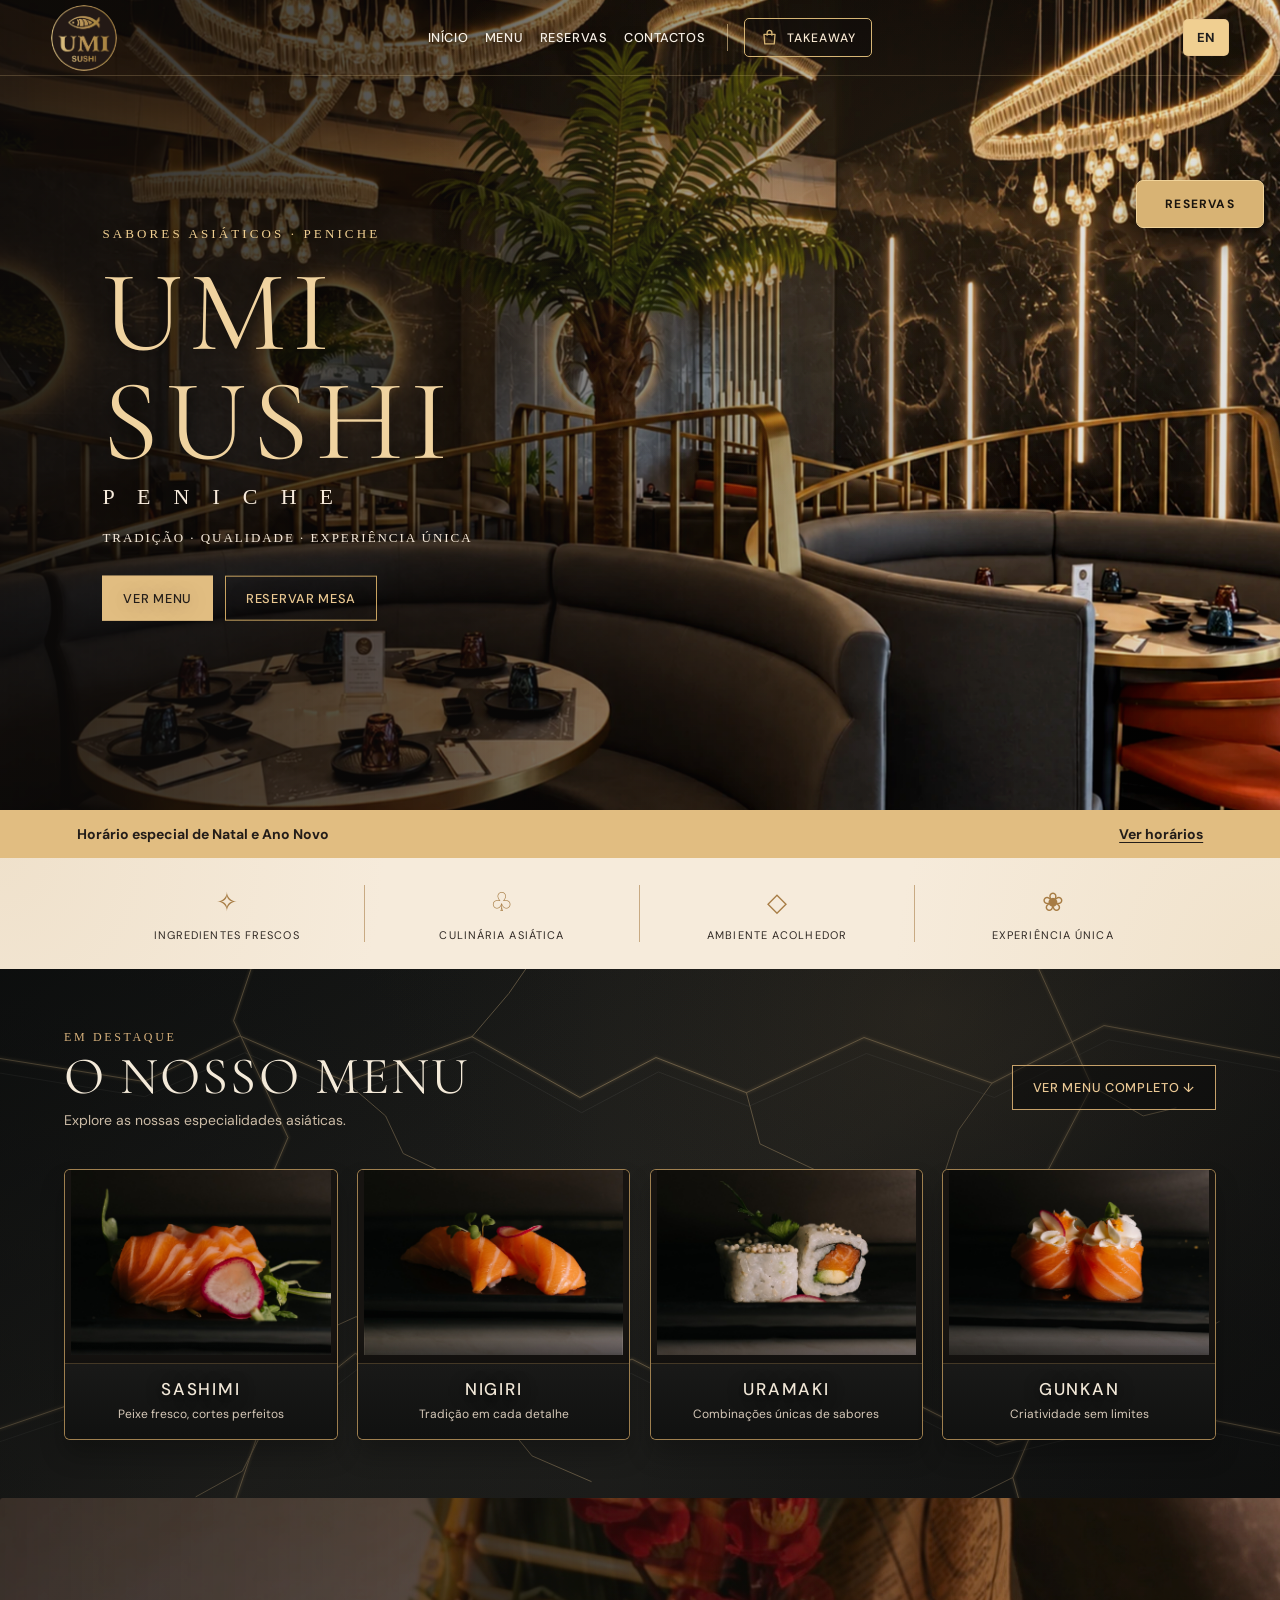
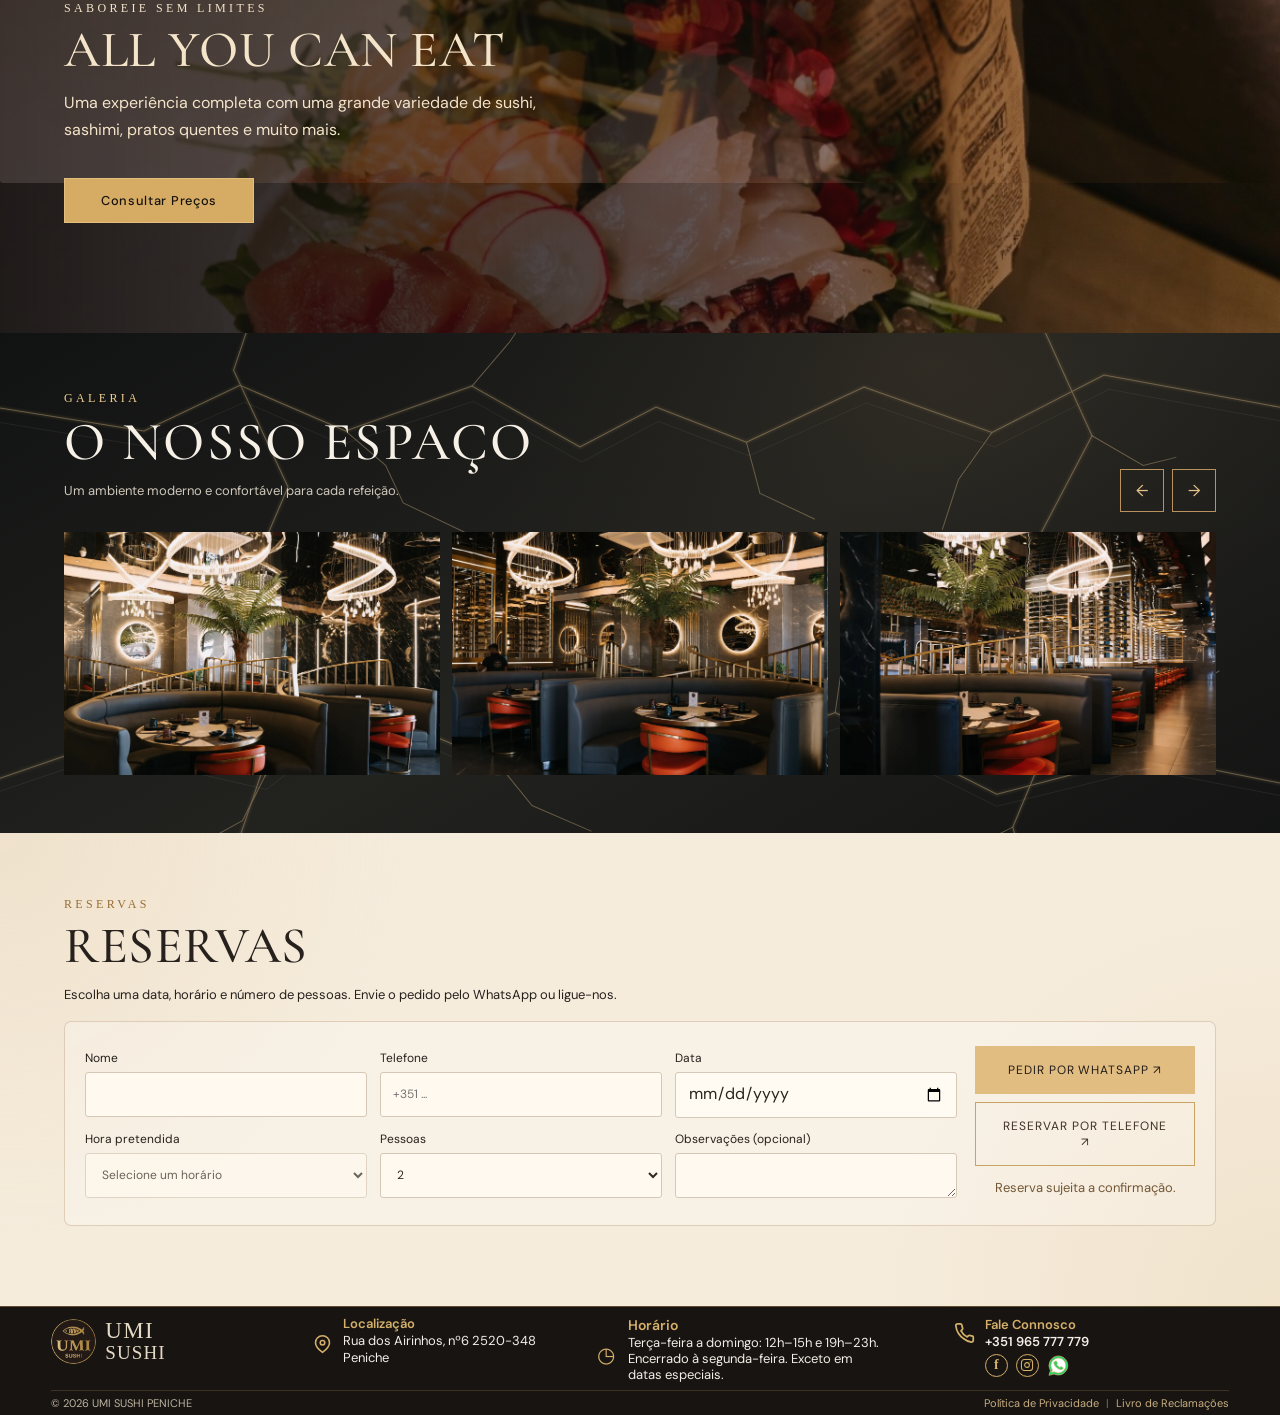
==== commit 5f117a00: "V3: move seasonal notice below the homepage hero" ====
--- a/index.html
+++ b/index.html
@@ -8,14 +8,14 @@
 <meta property="og:locale" content="pt_PT">
 <meta name="twitter:card" content="summary_large_image">
 <link rel="icon" type="image/png" href="/assets/umi-logo-original.png"/><meta charset="utf-8"/><meta content="width=device-width,initial-scale=1" name="viewport"/><meta name="description" content="UMI SUSHI Peniche – Restaurante asiático com sushi All You Can Eat, sashimi e pratos quentes. Consulte o menu, preços, reserve uma mesa ou encomende takeaway online."><title>UMI SUSHI Peniche |  All You Can Eat</title><link href="https://fonts.googleapis.com" rel="preconnect"/><link href="https://fonts.gstatic.com" rel="preconnect" crossorigin/><link href="https://fonts.googleapis.com/css2?family=DM+Sans:wght@400;500;600;700&amp;family=Cormorant+Garamond:wght@400;500;600;700&amp;display=swap" rel="stylesheet" media="print" onload="this.media='all'"/><noscript><link href="https://fonts.googleapis.com/css2?family=DM+Sans:wght@400;500;600;700&amp;family=Cormorant+Garamond:wght@400;500;600;700&amp;display=swap" rel="stylesheet"/></noscript><link rel="preload" as="image" href="assets/umi-home-desktop.webp" type="image/webp" fetchpriority="high"/><link href="styles.css?v=v3-transparent-header" rel="stylesheet"/><link href="popup.css?v=v3-season-gold" rel="stylesheet"/><script>if(location.hash==="#allDishes"){location.replace("/menu"+location.search);}</script><style>#menu #categoryTabs{display:none!important}#menu .dishGrid>.dish:nth-child(n+5){display:none!important}</style><script type="application/ld+json">{"@context":"https://schema.org","@type":"Restaurant","@id":"https://umisushipeniche.pt/#restaurant","name":"UMI SUSHI PENICHE","legalName":"UMI-UMI,UNIPESSOAL,LDA","url":"https://umisushipeniche.pt/","image":"https://umisushipeniche.pt/assets/umi-hero.png","logo":"https://umisushipeniche.pt/assets/umi-logo-original.png","telephone":"+351965777779","email":"umisushi.peniche@gmail.com","servesCuisine":["Asian","Japanese"],"menu":"https://umisushipeniche.pt/menu","address":{"@type":"PostalAddress","streetAddress":"Rua dos Airinhos nº6","postalCode":"2520-348","addressLocality":"Peniche","addressCountry":"PT"},"sameAs":["https://www.instagram.com/umisushipeniche/","https://www.facebook.com/p/Umi-Sushi-Peniche-61571923571435/"],"openingHoursSpecification":[{"@type":"OpeningHoursSpecification","dayOfWeek":["Tuesday","Wednesday","Thursday","Friday","Saturday","Sunday"],"opens":"12:00","closes":"15:00"},{"@type":"OpeningHoursSpecification","dayOfWeek":["Tuesday","Wednesday","Thursday","Friday","Saturday","Sunday"],"opens":"19:00","closes":"23:00"}],"hasMap":"https://maps.app.goo.gl/YWFvCZhDVTTmF6eE6","alternateName":"UMI SUSHI","description":"Uma experiência completa com uma grande variedade de sushi, sashimi, pratos quentes e muito mais.","acceptsReservations":true}</script><script type="application/ld+json">{"@context":"https://schema.org","@type":"WebSite","@id":"https://umisushipeniche.pt/#website","name":"UMI SUSHI Peniche","alternateName":"UMI SUSHI","url":"https://umisushipeniche.pt/","inLanguage":"pt-PT","publisher":{"@id":"https://umisushipeniche.pt/#restaurant"}}</script></head><body>
-<details class="seasonNotice" id="seasonNotice" hidden>
-  <summary><span id="seasonTitle">Horário especial de Natal e Ano Novo</span><span class="seasonAction" id="seasonAction">Ver horários</span></summary>
-  <div class="seasonDetails"><ul id="seasonDates"></ul><img id="seasonPoster" hidden alt="" loading="lazy" decoding="async"></div>
-</details>
-<div class="homeShell">
-<header class="top"><a aria-label="UMI SUSHI" class="logo" href="#home"><img alt="UMI SUSHI" src="assets/umi-logo-original.png"/></a><nav><a data-t="navHome" href="#home">Início</a><a data-t="navMenu" href="#menu">Menu</a><a data-t="navBooking" href="#booking">Reservas</a><a data-t="navContact" href="#contact" aria-haspopup="dialog" aria-controls="contactDialog">Contactos</a><a class="navOrder umiNavTakeaway" href="/takeaway" id="headerTakeaway" rel="noopener noreferrer" target="_blank"><svg aria-hidden="true" class="umiTakeawayIcon" viewBox="0 0 24 24" width="19" height="19" fill="none" stroke="currentColor" stroke-width="1.65" stroke-linecap="round" stroke-linejoin="round"><path d="M5 8h14l-1 12H6L5 8Z"/><path d="M9 9V6a3 3 0 0 1 6 0v3"/></svg><span data-t="navTakeaway">TAKEAWAY</span></a></nav><div class="topActions"><button aria-label="Change language" id="lang" type="button">EN</button></div></header>
-<main id="home">
+<div class="homeShell">
+<header class="top"><a aria-label="UMI SUSHI" class="logo" href="#home"><img alt="UMI SUSHI" src="assets/umi-logo-original.png"/></a><nav><a data-t="navHome" href="#home">Início</a><a data-t="navMenu" href="#menu">Menu</a><a data-t="navBooking" href="#booking">Reservas</a><a data-t="navContact" href="#contact" aria-haspopup="dialog" aria-controls="contactDialog">Contactos</a><a class="navOrder umiNavTakeaway" href="/takeaway" id="headerTakeaway" rel="noopener noreferrer" target="_blank"><svg aria-hidden="true" class="umiTakeawayIcon" viewBox="0 0 24 24" width="19" height="19" fill="none" stroke="currentColor" stroke-width="1.65" stroke-linecap="round" stroke-linejoin="round"><path d="M5 8h14l-1 12H6L5 8Z"/><path d="M9 9V6a3 3 0 0 1 6 0v3"/></svg><span data-t="navTakeaway">TAKEAWAY</span></a></nav><div class="topActions"><button aria-label="Change language" id="lang" type="button">EN</button></div></header>
+<main id="home">
 <section class="hero"><img class="heroImage" id="heroImage" src="assets/umi-home-desktop.webp" alt="" fetchpriority="high" decoding="async" width="1600" height="900"/><div class="shade"></div><div class="heroCopy"><span class="eyebrow" data-t="heroEyebrow">SABORES ASIÁTICOS · PENICHE</span><h1 id="heroTitle">UMI SUSHI</h1><div class="heroPlace">P E N I C H E</div><p id="heroSubtitle">TRADIÇÃO · QUALIDADE · EXPERIÊNCIA ÚNICA</p><div class="heroActions"><a class="btn goldbtn" data-t="seeMenu" href="/menu">Ver menu</a><a class="btn line" data-t="book" href="#booking">Reservar mesa</a></div></div></section>
+<details class="seasonNotice" id="seasonNotice" hidden>
+  <summary><span id="seasonTitle">Horário especial de Natal e Ano Novo</span><span class="seasonAction" id="seasonAction">Ver horários</span></summary>
+  <div class="seasonDetails"><ul id="seasonDates"></ul><img id="seasonPoster" hidden alt="" loading="lazy" decoding="async"></div>
+</details>
 <section class="qualities light"><div>✧ <span data-t="quality1">INGREDIENTES FRESCOS</span></div><div>♧ <span data-t="quality2">CULINÁRIA ASIÁTICA</span></div><div>◇ <span data-t="quality3">AMBIENTE ACOLHEDOR</span></div><div>❀ <span data-t="quality4">EXPERIÊNCIA ÚNICA</span></div></section>
 <section class="section darkSection menu" id="menu"><div class="sectionHead"><div><span class="eyebrow" data-t="menuEyebrow">EM DESTAQUE</span><h2 data-t="menuTitle">O NOSSO MENU</h2><p data-t="menuInfo">Explore as nossas especialidades.</p></div><a class="btn line" data-t="viewFullMenu" href="/menu">Ver menu completo ↓</a></div><div class="tabs" id="categoryTabs" hidden></div><div class="dishGrid" id="dishGrid"><article class="dish featuredDish"><div class="umiDishVisual umiPosterCrop" style="background-image:url('assets/menu-sashimi.jpeg')"><img src="assets/menu-sashimi.jpeg" alt="SASHIMI" loading="lazy"></div><div class="umiDishLabel"><h3>SASHIMI</h3><p class="umiDishDescription">Peixe fresco, cortes perfeitos</p></div></article><article class="dish featuredDish"><div class="umiDishVisual umiPosterCrop" style="background-image:url('assets/menu-nigiri.jpeg')"><img src="assets/menu-nigiri.jpeg" alt="NIGIRI" loading="lazy"></div><div class="umiDishLabel"><h3>NIGIRI</h3><p class="umiDishDescription">Tradição em cada detalhe</p></div></article><article class="dish featuredDish"><div class="umiDishVisual umiPosterCrop" style="background-image:url('assets/menu-uramaki.jpeg')"><img src="assets/menu-uramaki.jpeg" alt="URAMAKI" loading="lazy"></div><div class="umiDishLabel"><h3>URAMAKI</h3><p class="umiDishDescription">Combinações únicas de sabores</p></div></article><article class="dish featuredDish"><div class="umiDishVisual umiPosterCrop" style="background-image:url('assets/menu-gunkan.jpeg')"><img src="assets/menu-gunkan.jpeg" alt="GUNKAN" loading="lazy"></div><div class="umiDishLabel"><h3>GUNKAN</h3><p class="umiDishDescription">Criatividade sem limites</p></div></article></div><p class="menuEmpty" data-t="menuEmpty" hidden="" id="menuEmpty">O menu será atualizado em breve.</p></section>
 <section class="prices section light" id="prices"><div><span class="eyebrow dark" data-t="pricesEyebrow">SABOREIE SEM LIMITES</span><h2>ALL YOU CAN EAT</h2><p id="introText">Uma experiência completa com uma grande variedade de sushi, sashimi, pratos quentes e muito mais.</p><button type="button" id="priceToggle" class="btn umiPriceToggle" aria-expanded="false" aria-haspopup="dialog" aria-controls="priceDialog">Consultar Preços</button></div><div class="priceVisual" id="featureImage"></div></section>
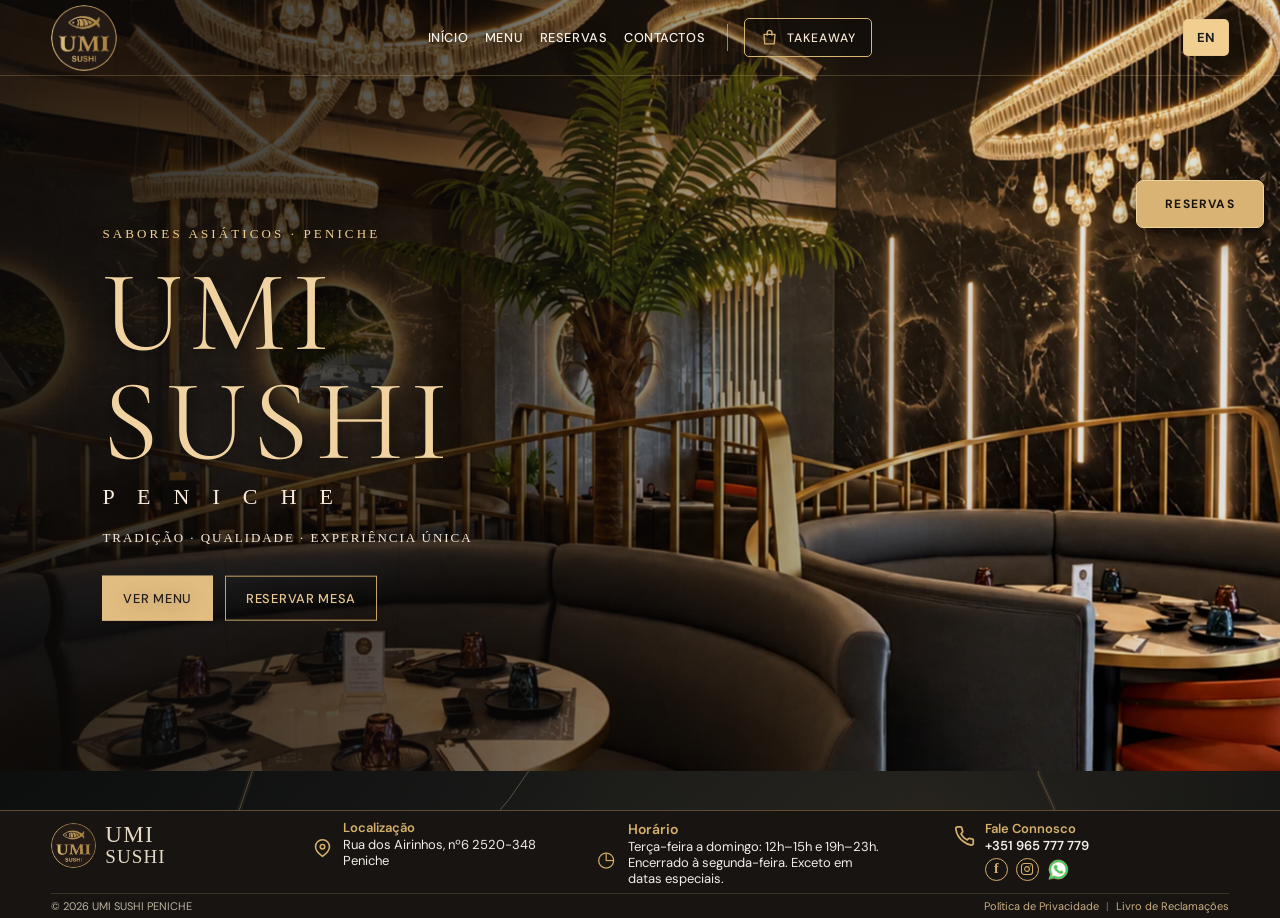
==== commit 20deeff1: "V3: move seasonal notice into homepage hero" ====
--- a/index.html
+++ b/index.html
@@ -11,11 +11,13 @@
 <div class="homeShell">
 <header class="top"><a aria-label="UMI SUSHI" class="logo" href="#home"><img alt="UMI SUSHI" src="assets/umi-logo-original.png"/></a><nav><a data-t="navHome" href="#home">Início</a><a data-t="navMenu" href="#menu">Menu</a><a data-t="navBooking" href="#booking">Reservas</a><a data-t="navContact" href="#contact" aria-haspopup="dialog" aria-controls="contactDialog">Contactos</a><a class="navOrder umiNavTakeaway" href="/takeaway" id="headerTakeaway" rel="noopener noreferrer" target="_blank"><svg aria-hidden="true" class="umiTakeawayIcon" viewBox="0 0 24 24" width="19" height="19" fill="none" stroke="currentColor" stroke-width="1.65" stroke-linecap="round" stroke-linejoin="round"><path d="M5 8h14l-1 12H6L5 8Z"/><path d="M9 9V6a3 3 0 0 1 6 0v3"/></svg><span data-t="navTakeaway">TAKEAWAY</span></a></nav><div class="topActions"><button aria-label="Change language" id="lang" type="button">EN</button></div></header>
 <main id="home">
-<section class="hero"><img class="heroImage" id="heroImage" src="assets/umi-home-desktop.webp" alt="" fetchpriority="high" decoding="async" width="1600" height="900"/><div class="shade"></div><div class="heroCopy"><span class="eyebrow" data-t="heroEyebrow">SABORES ASIÁTICOS · PENICHE</span><h1 id="heroTitle">UMI SUSHI</h1><div class="heroPlace">P E N I C H E</div><p id="heroSubtitle">TRADIÇÃO · QUALIDADE · EXPERIÊNCIA ÚNICA</p><div class="heroActions"><a class="btn goldbtn" data-t="seeMenu" href="/menu">Ver menu</a><a class="btn line" data-t="book" href="#booking">Reservar mesa</a></div></div></section>
+<section class="hero"><img class="heroImage" id="heroImage" src="assets/umi-home-desktop.webp" alt="" fetchpriority="high" decoding="async" width="1600" height="900"/><div class="shade"></div><div class="heroCopy"><span class="eyebrow" data-t="heroEyebrow">SABORES ASIÁTICOS · PENICHE</span><h1 id="heroTitle">UMI SUSHI</h1><div class="heroPlace">P E N I C H E</div><p id="heroSubtitle">TRADIÇÃO · QUALIDADE · EXPERIÊNCIA ÚNICA</p><div class="heroActions"><a class="btn goldbtn" data-t="seeMenu" href="/menu">Ver menu</a><a class="btn line" data-t="book" href="#booking">Reservar mesa</a></div></div></
 <details class="seasonNotice" id="seasonNotice" hidden>
   <summary><span id="seasonTitle">Horário especial de Natal e Ano Novo</span><span class="seasonAction" id="seasonAction">Ver horários</span></summary>
   <div class="seasonDetails"><ul id="seasonDates"></ul><img id="seasonPoster" hidden alt="" loading="lazy" decoding="async"></div>
 </details>
+section>
+
 <section class="qualities light"><div>✧ <span data-t="quality1">INGREDIENTES FRESCOS</span></div><div>♧ <span data-t="quality2">CULINÁRIA ASIÁTICA</span></div><div>◇ <span data-t="quality3">AMBIENTE ACOLHEDOR</span></div><div>❀ <span data-t="quality4">EXPERIÊNCIA ÚNICA</span></div></section>
 <section class="section darkSection menu" id="menu"><div class="sectionHead"><div><span class="eyebrow" data-t="menuEyebrow">EM DESTAQUE</span><h2 data-t="menuTitle">O NOSSO MENU</h2><p data-t="menuInfo">Explore as nossas especialidades.</p></div><a class="btn line" data-t="viewFullMenu" href="/menu">Ver menu completo ↓</a></div><div class="tabs" id="categoryTabs" hidden></div><div class="dishGrid" id="dishGrid"><article class="dish featuredDish"><div class="umiDishVisual umiPosterCrop" style="background-image:url('assets/menu-sashimi.jpeg')"><img src="assets/menu-sashimi.jpeg" alt="SASHIMI" loading="lazy"></div><div class="umiDishLabel"><h3>SASHIMI</h3><p class="umiDishDescription">Peixe fresco, cortes perfeitos</p></div></article><article class="dish featuredDish"><div class="umiDishVisual umiPosterCrop" style="background-image:url('assets/menu-nigiri.jpeg')"><img src="assets/menu-nigiri.jpeg" alt="NIGIRI" loading="lazy"></div><div class="umiDishLabel"><h3>NIGIRI</h3><p class="umiDishDescription">Tradição em cada detalhe</p></div></article><article class="dish featuredDish"><div class="umiDishVisual umiPosterCrop" style="background-image:url('assets/menu-uramaki.jpeg')"><img src="assets/menu-uramaki.jpeg" alt="URAMAKI" loading="lazy"></div><div class="umiDishLabel"><h3>URAMAKI</h3><p class="umiDishDescription">Combinações únicas de sabores</p></div></article><article class="dish featuredDish"><div class="umiDishVisual umiPosterCrop" style="background-image:url('assets/menu-gunkan.jpeg')"><img src="assets/menu-gunkan.jpeg" alt="GUNKAN" loading="lazy"></div><div class="umiDishLabel"><h3>GUNKAN</h3><p class="umiDishDescription">Criatividade sem limites</p></div></article></div><p class="menuEmpty" data-t="menuEmpty" hidden="" id="menuEmpty">O menu será atualizado em breve.</p></section>
 <section class="prices section light" id="prices"><div><span class="eyebrow dark" data-t="pricesEyebrow">SABOREIE SEM LIMITES</span><h2>ALL YOU CAN EAT</h2><p id="introText">Uma experiência completa com uma grande variedade de sushi, sashimi, pratos quentes e muito mais.</p><button type="button" id="priceToggle" class="btn umiPriceToggle" aria-expanded="false" aria-haspopup="dialog" aria-controls="priceDialog">Consultar Preços</button></div><div class="priceVisual" id="featureImage"></div></section>
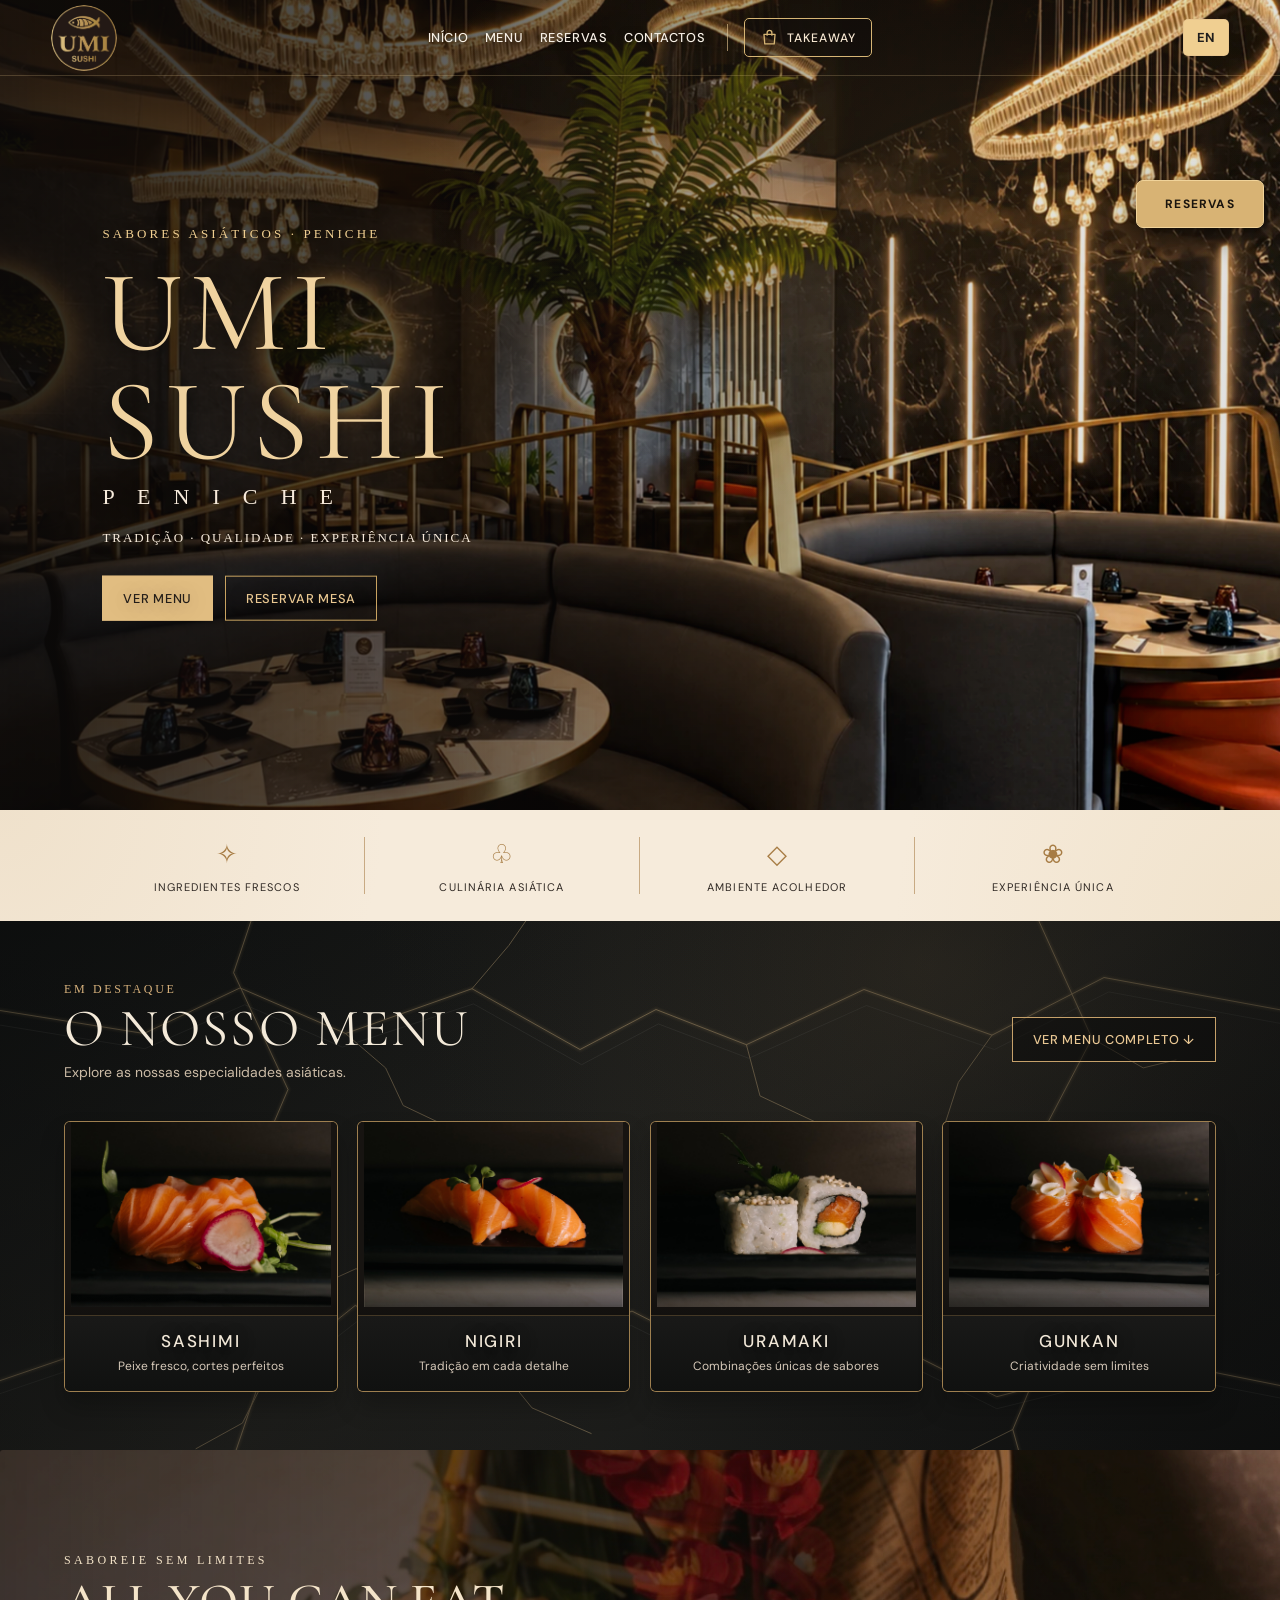
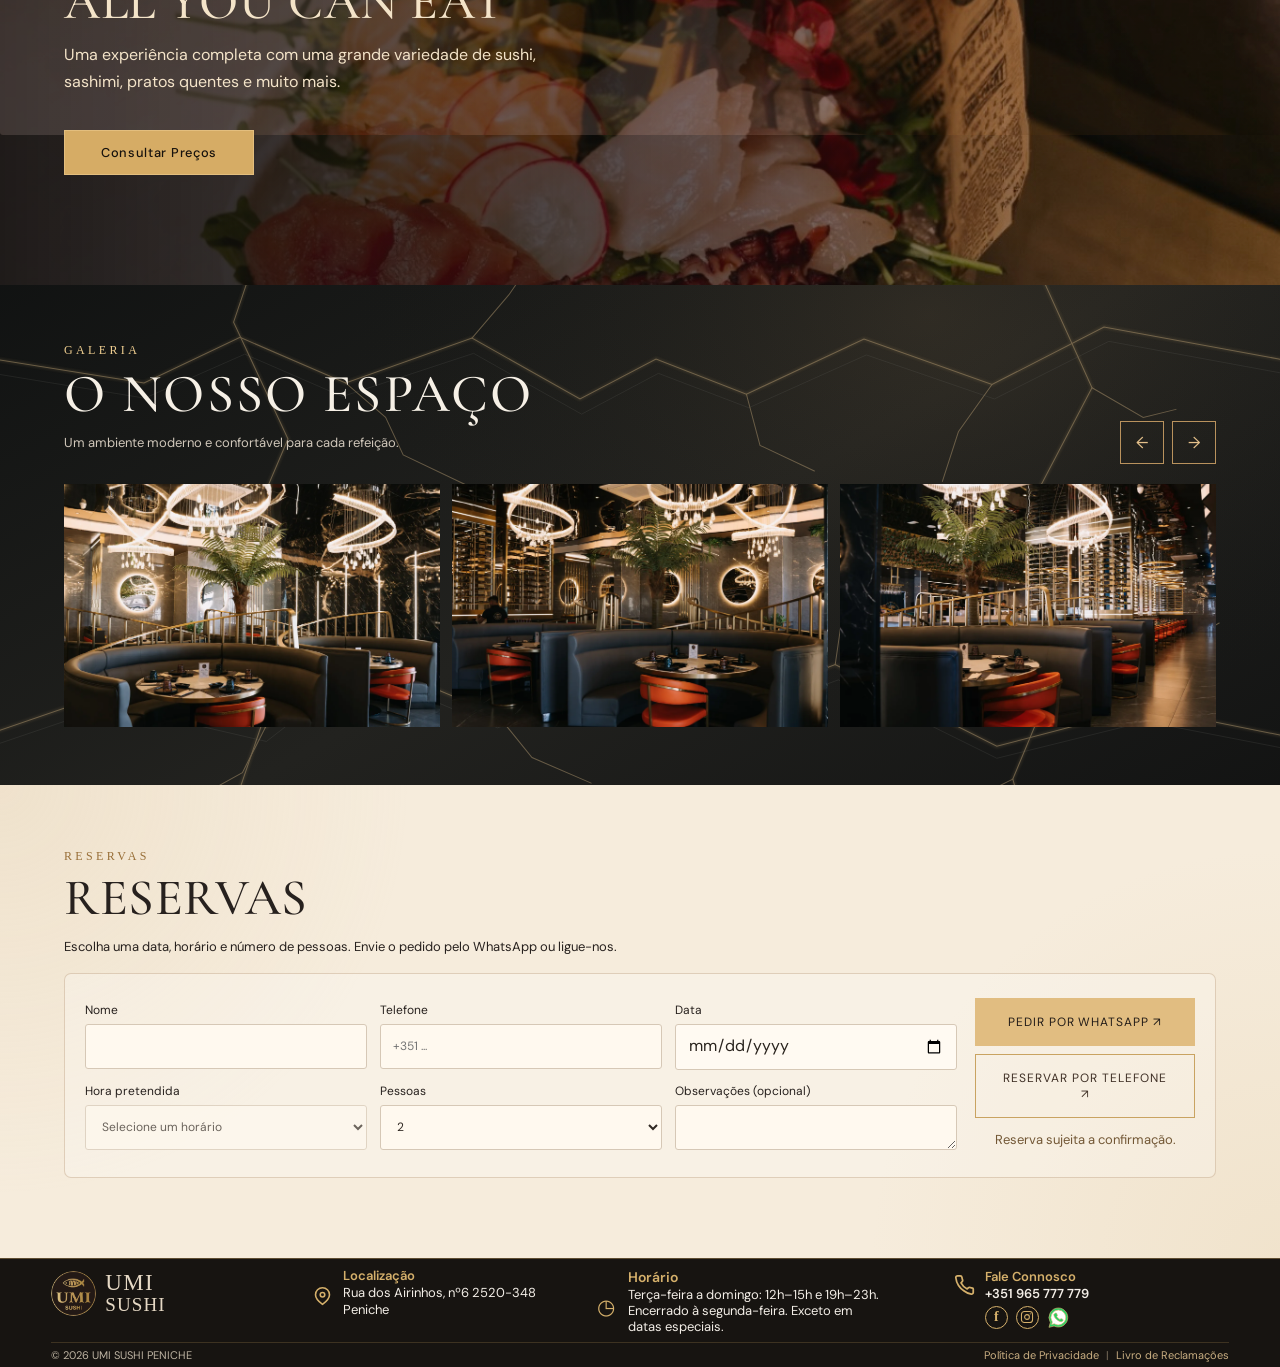
==== commit 00de5b15: "V3: correct seasonal notice nesting inside hero section" ====
--- a/index.html
+++ b/index.html
@@ -11,12 +11,12 @@
 <div class="homeShell">
 <header class="top"><a aria-label="UMI SUSHI" class="logo" href="#home"><img alt="UMI SUSHI" src="assets/umi-logo-original.png"/></a><nav><a data-t="navHome" href="#home">Início</a><a data-t="navMenu" href="#menu">Menu</a><a data-t="navBooking" href="#booking">Reservas</a><a data-t="navContact" href="#contact" aria-haspopup="dialog" aria-controls="contactDialog">Contactos</a><a class="navOrder umiNavTakeaway" href="/takeaway" id="headerTakeaway" rel="noopener noreferrer" target="_blank"><svg aria-hidden="true" class="umiTakeawayIcon" viewBox="0 0 24 24" width="19" height="19" fill="none" stroke="currentColor" stroke-width="1.65" stroke-linecap="round" stroke-linejoin="round"><path d="M5 8h14l-1 12H6L5 8Z"/><path d="M9 9V6a3 3 0 0 1 6 0v3"/></svg><span data-t="navTakeaway">TAKEAWAY</span></a></nav><div class="topActions"><button aria-label="Change language" id="lang" type="button">EN</button></div></header>
 <main id="home">
-<section class="hero"><img class="heroImage" id="heroImage" src="assets/umi-home-desktop.webp" alt="" fetchpriority="high" decoding="async" width="1600" height="900"/><div class="shade"></div><div class="heroCopy"><span class="eyebrow" data-t="heroEyebrow">SABORES ASIÁTICOS · PENICHE</span><h1 id="heroTitle">UMI SUSHI</h1><div class="heroPlace">P E N I C H E</div><p id="heroSubtitle">TRADIÇÃO · QUALIDADE · EXPERIÊNCIA ÚNICA</p><div class="heroActions"><a class="btn goldbtn" data-t="seeMenu" href="/menu">Ver menu</a><a class="btn line" data-t="book" href="#booking">Reservar mesa</a></div></div></
+<section class="hero"><img class="heroImage" id="heroImage" src="assets/umi-home-desktop.webp" alt="" fetchpriority="high" decoding="async" width="1600" height="900"/><div class="shade"></div><div class="heroCopy"><span class="eyebrow" data-t="heroEyebrow">SABORES ASIÁTICOS · PENICHE</span><h1 id="heroTitle">UMI SUSHI</h1><div class="heroPlace">P E N I C H E</div><p id="heroSubtitle">TRADIÇÃO · QUALIDADE · EXPERIÊNCIA ÚNICA</p><div class="heroActions"><a class="btn goldbtn" data-t="seeMenu" href="/menu">Ver menu</a><a class="btn line" data-t="book" href="#booking">Reservar mesa</a></div></div>
 <details class="seasonNotice" id="seasonNotice" hidden>
   <summary><span id="seasonTitle">Horário especial de Natal e Ano Novo</span><span class="seasonAction" id="seasonAction">Ver horários</span></summary>
   <div class="seasonDetails"><ul id="seasonDates"></ul><img id="seasonPoster" hidden alt="" loading="lazy" decoding="async"></div>
 </details>
-section>
+</section>
 
 <section class="qualities light"><div>✧ <span data-t="quality1">INGREDIENTES FRESCOS</span></div><div>♧ <span data-t="quality2">CULINÁRIA ASIÁTICA</span></div><div>◇ <span data-t="quality3">AMBIENTE ACOLHEDOR</span></div><div>❀ <span data-t="quality4">EXPERIÊNCIA ÚNICA</span></div></section>
 <section class="section darkSection menu" id="menu"><div class="sectionHead"><div><span class="eyebrow" data-t="menuEyebrow">EM DESTAQUE</span><h2 data-t="menuTitle">O NOSSO MENU</h2><p data-t="menuInfo">Explore as nossas especialidades.</p></div><a class="btn line" data-t="viewFullMenu" href="/menu">Ver menu completo ↓</a></div><div class="tabs" id="categoryTabs" hidden></div><div class="dishGrid" id="dishGrid"><article class="dish featuredDish"><div class="umiDishVisual umiPosterCrop" style="background-image:url('assets/menu-sashimi.jpeg')"><img src="assets/menu-sashimi.jpeg" alt="SASHIMI" loading="lazy"></div><div class="umiDishLabel"><h3>SASHIMI</h3><p class="umiDishDescription">Peixe fresco, cortes perfeitos</p></div></article><article class="dish featuredDish"><div class="umiDishVisual umiPosterCrop" style="background-image:url('assets/menu-nigiri.jpeg')"><img src="assets/menu-nigiri.jpeg" alt="NIGIRI" loading="lazy"></div><div class="umiDishLabel"><h3>NIGIRI</h3><p class="umiDishDescription">Tradição em cada detalhe</p></div></article><article class="dish featuredDish"><div class="umiDishVisual umiPosterCrop" style="background-image:url('assets/menu-uramaki.jpeg')"><img src="assets/menu-uramaki.jpeg" alt="URAMAKI" loading="lazy"></div><div class="umiDishLabel"><h3>URAMAKI</h3><p class="umiDishDescription">Combinações únicas de sabores</p></div></article><article class="dish featuredDish"><div class="umiDishVisual umiPosterCrop" style="background-image:url('assets/menu-gunkan.jpeg')"><img src="assets/menu-gunkan.jpeg" alt="GUNKAN" loading="lazy"></div><div class="umiDishLabel"><h3>GUNKAN</h3><p class="umiDishDescription">Criatividade sem limites</p></div></article></div><p class="menuEmpty" data-t="menuEmpty" hidden="" id="menuEmpty">O menu será atualizado em breve.</p></section>
